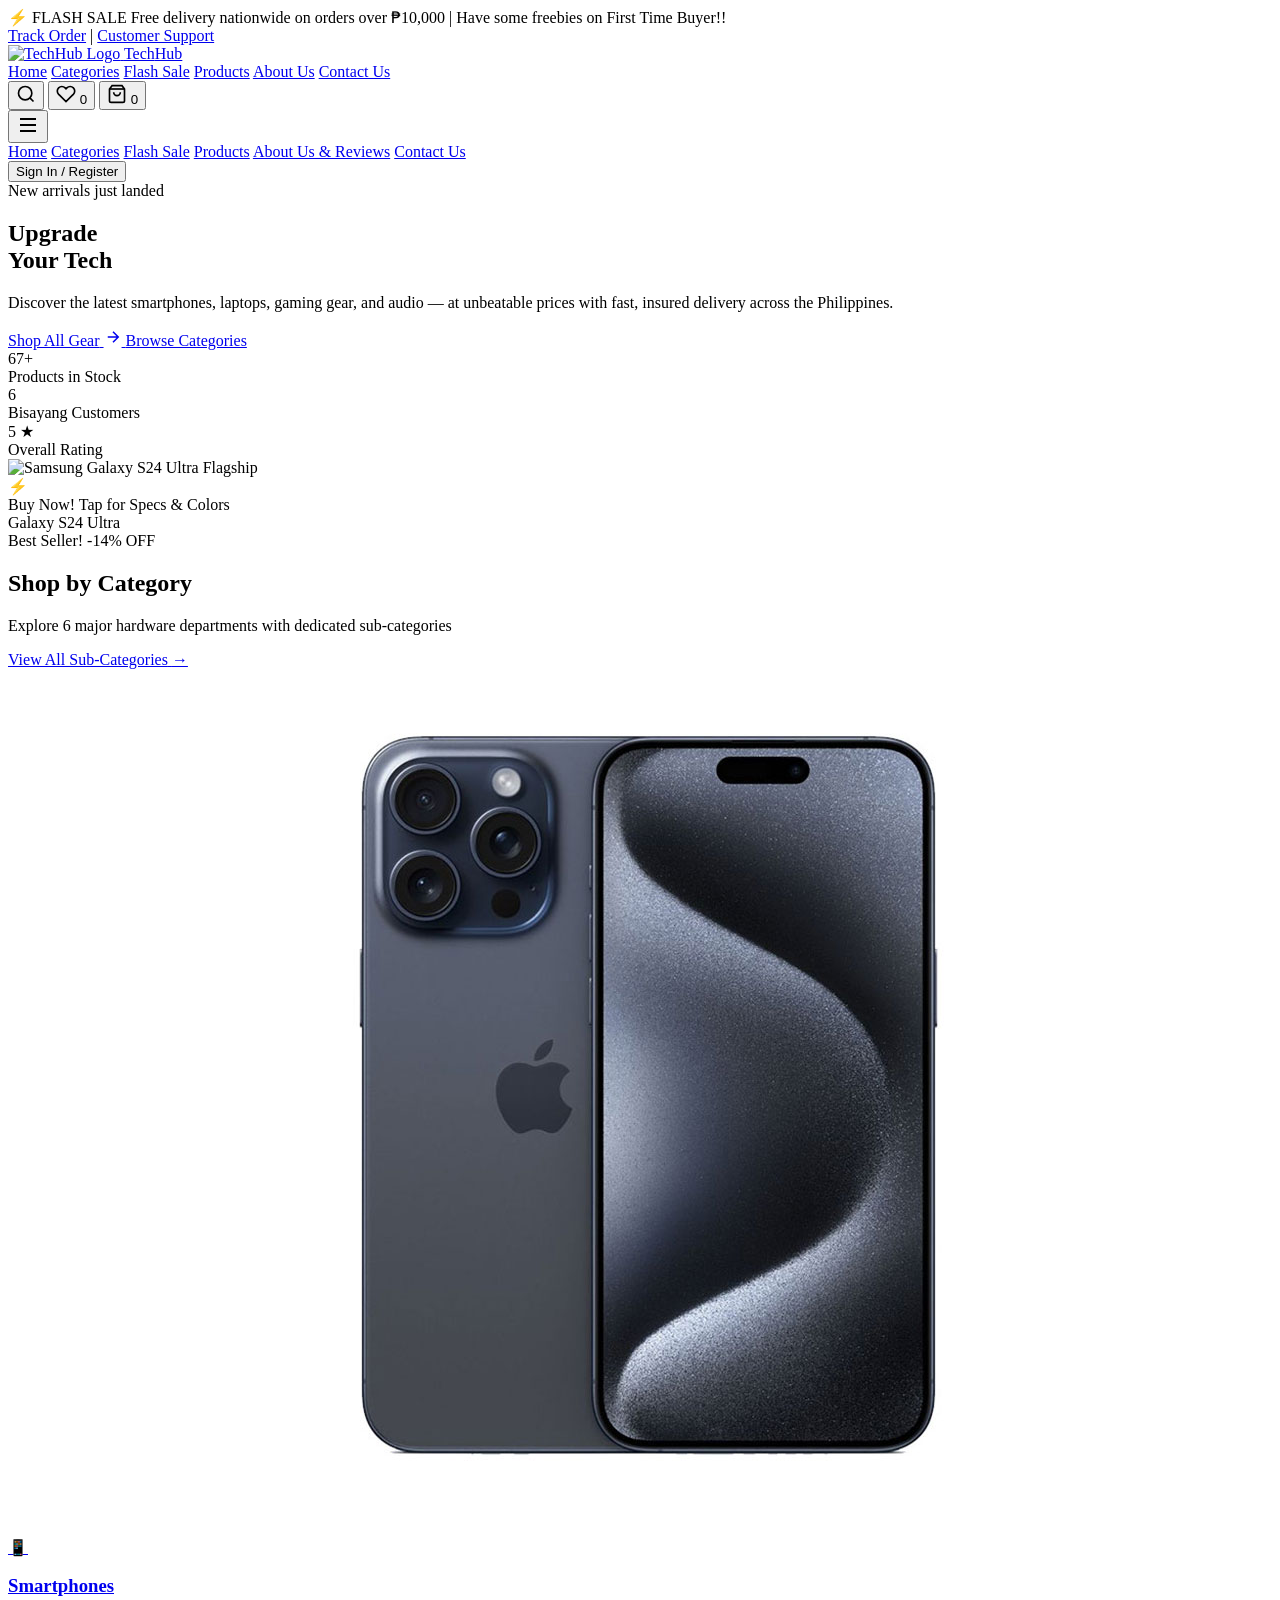
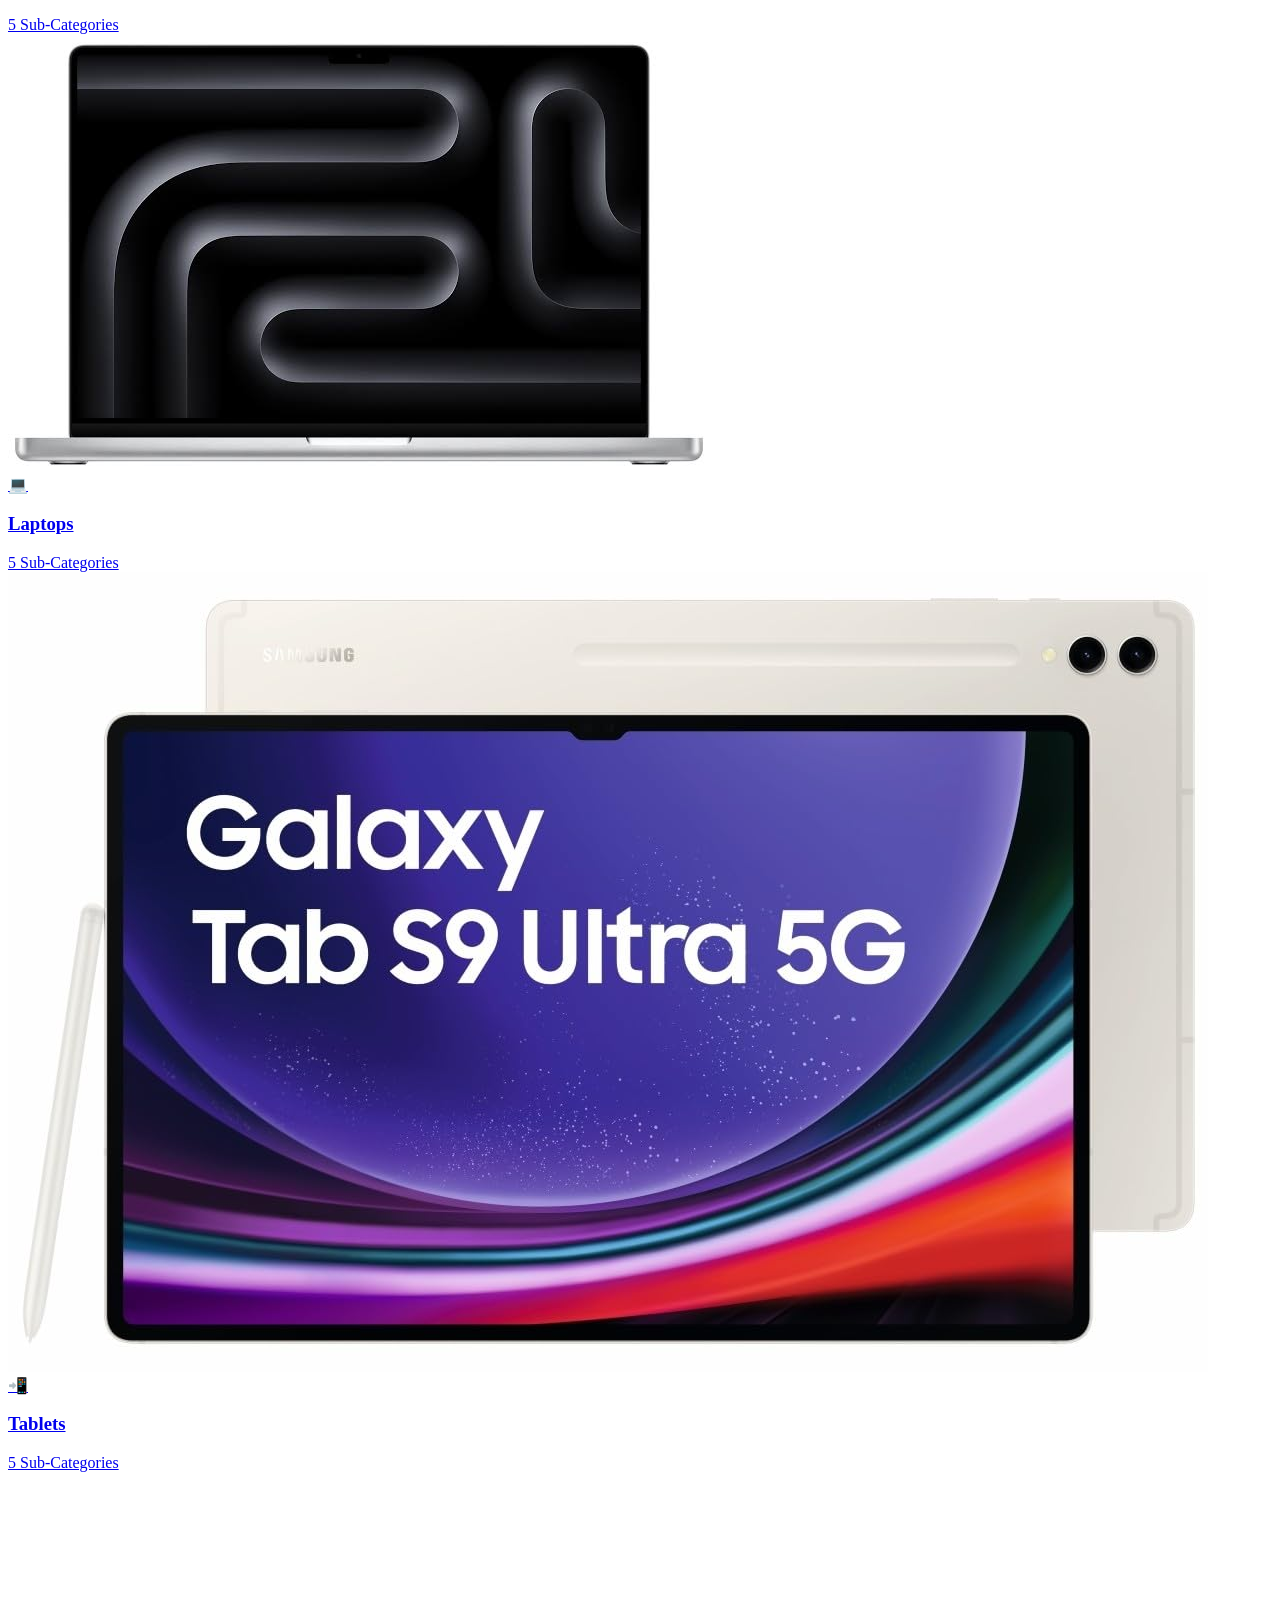
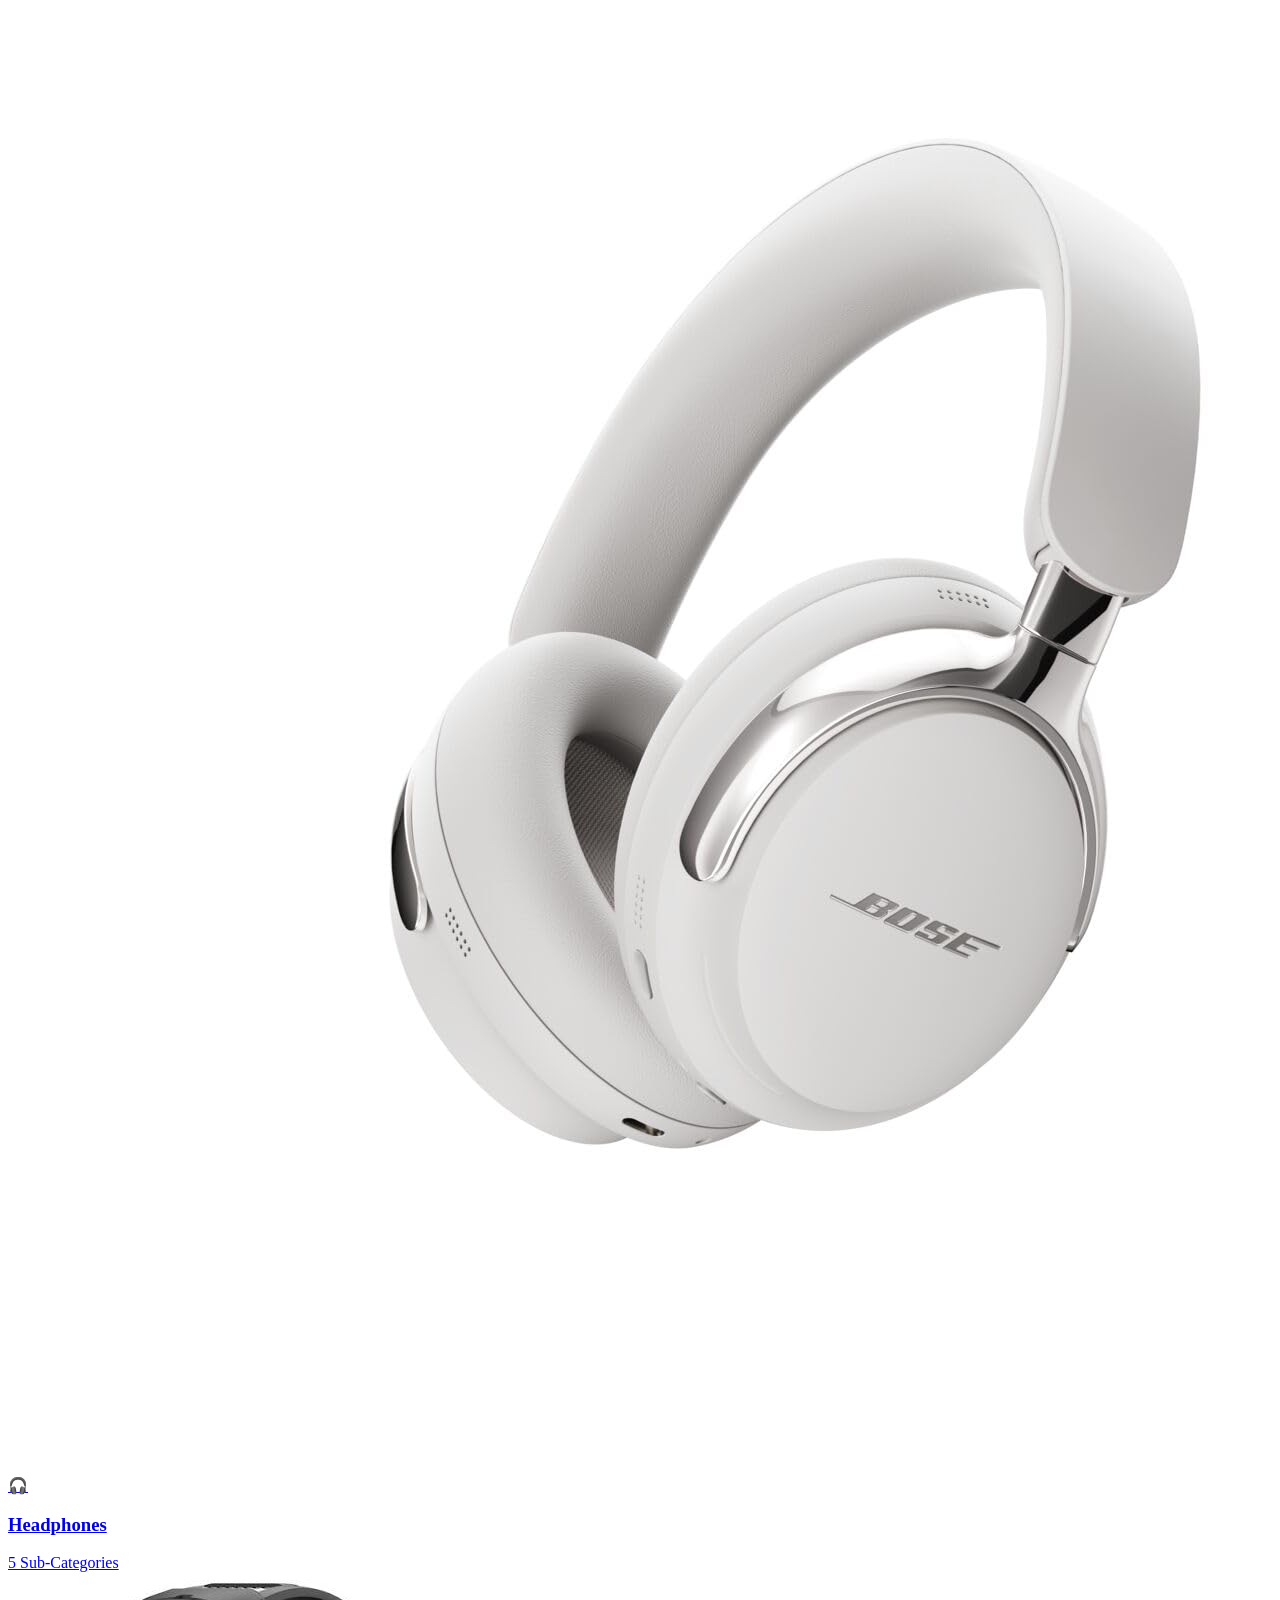
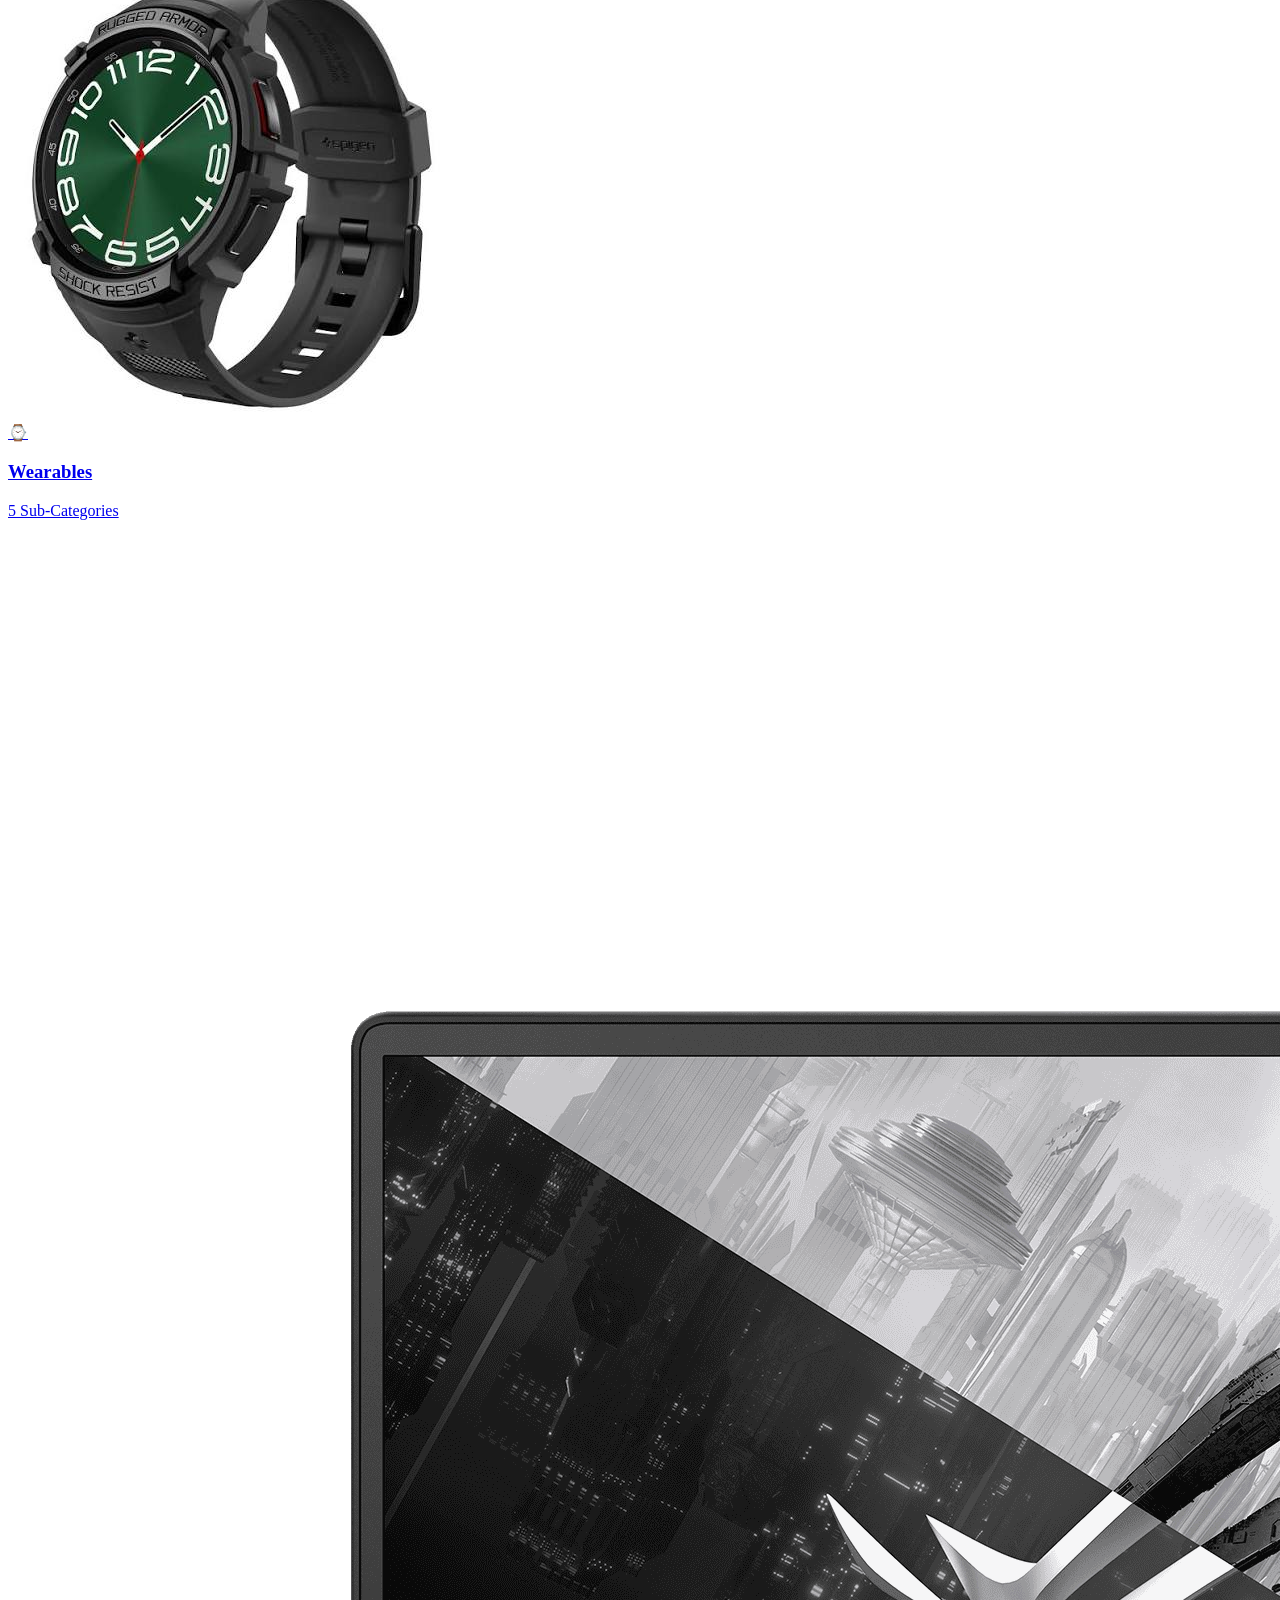
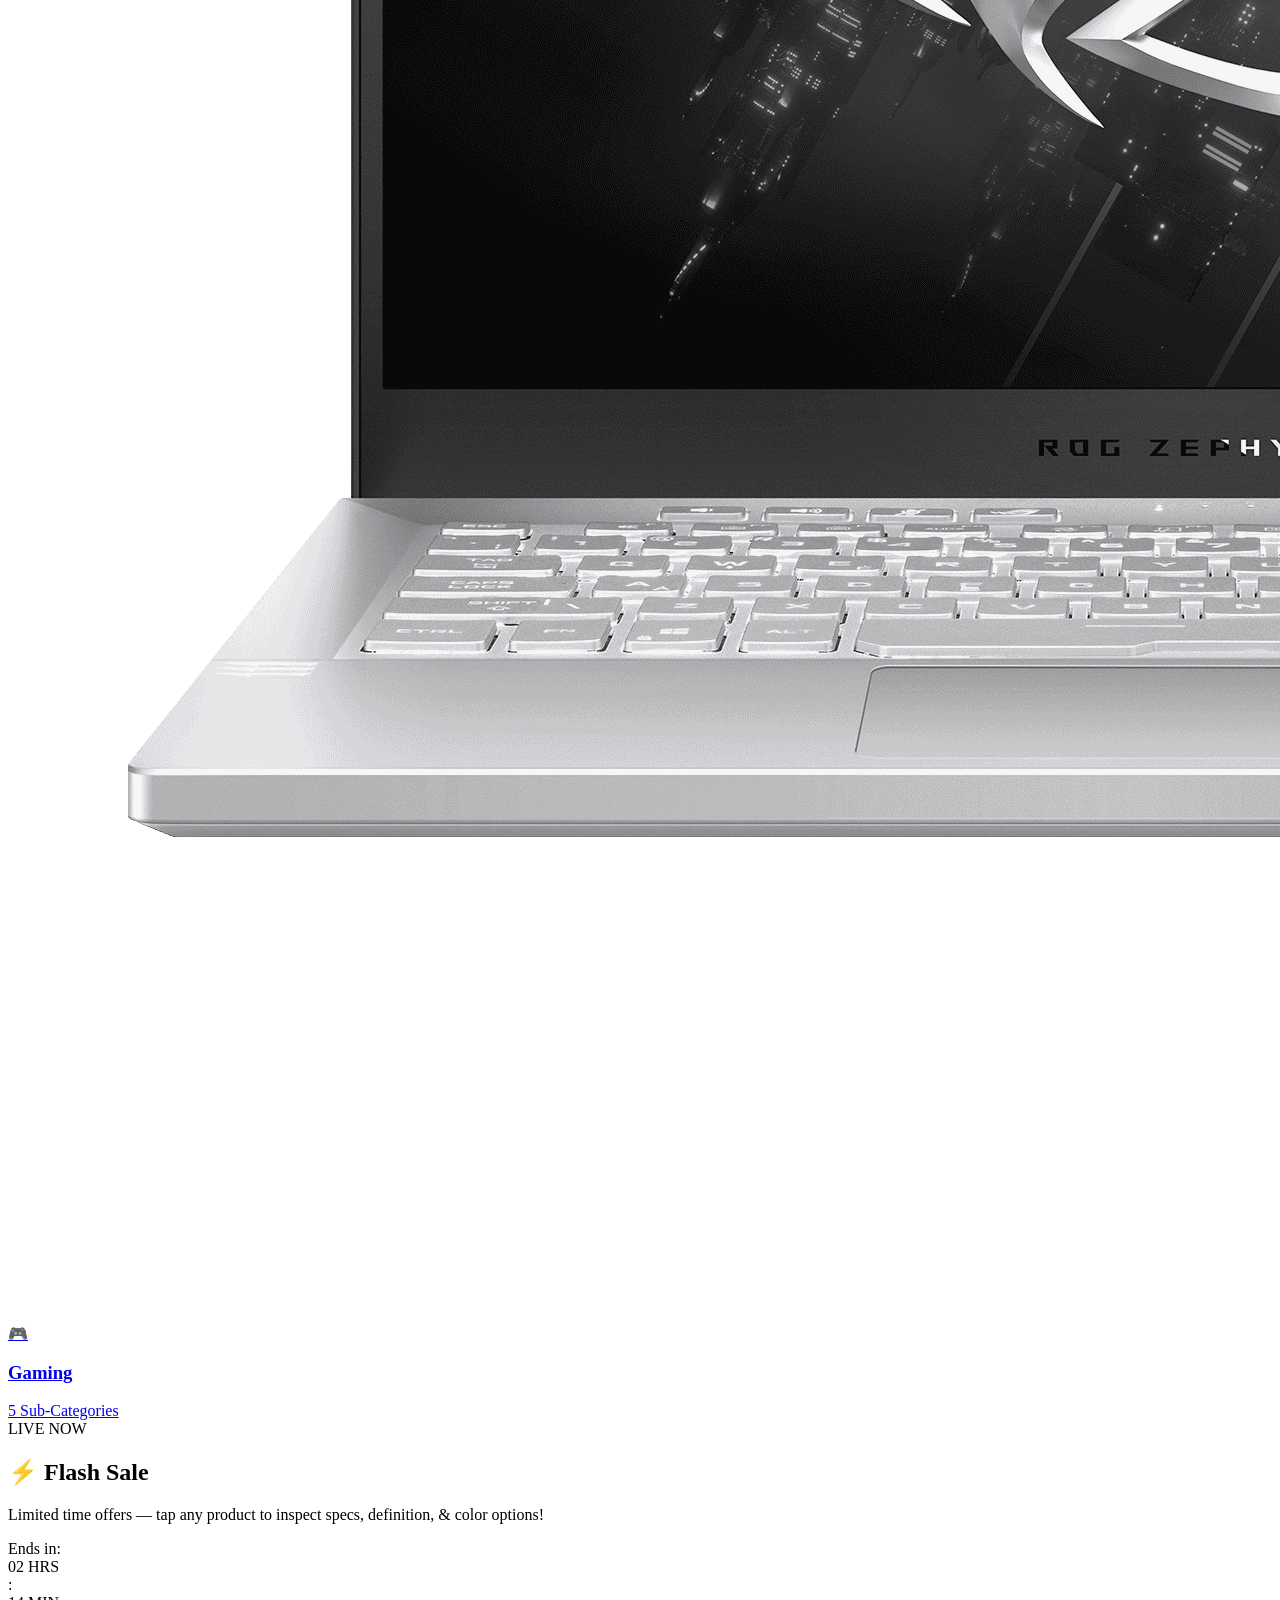
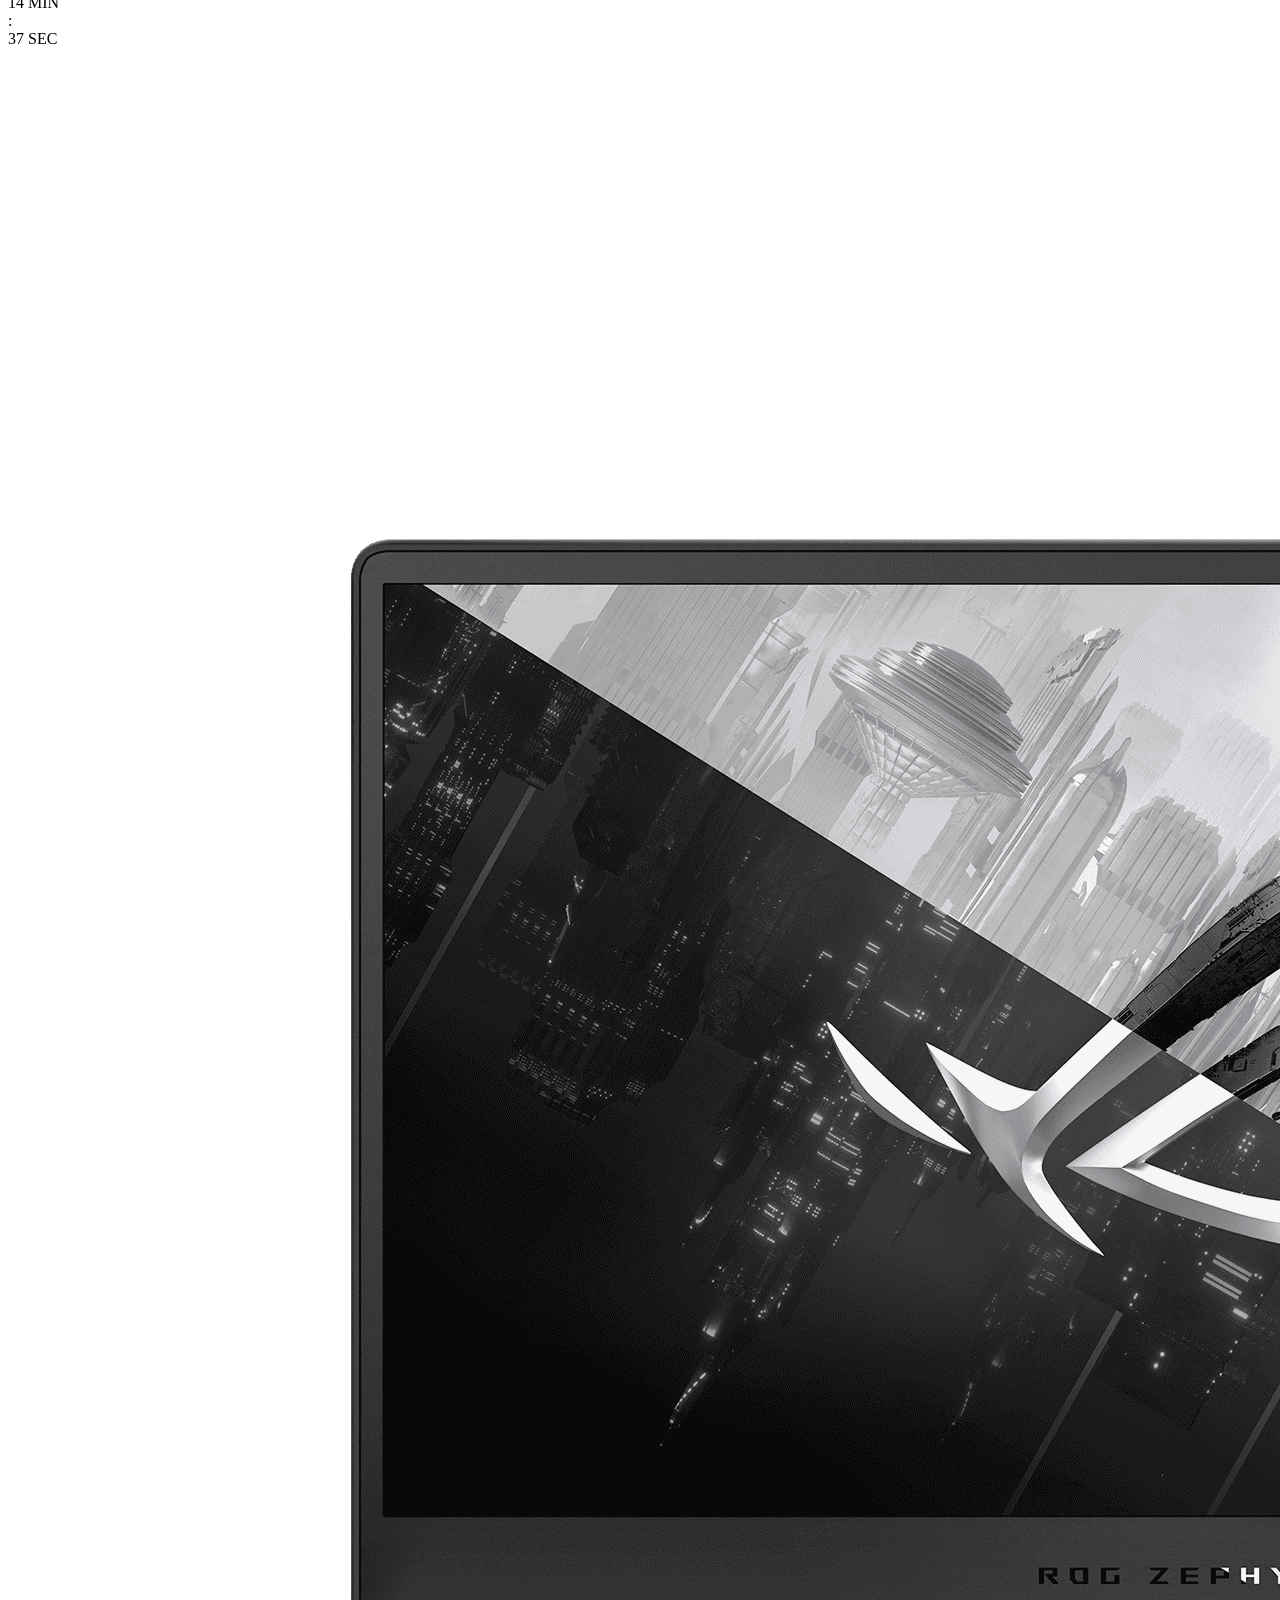
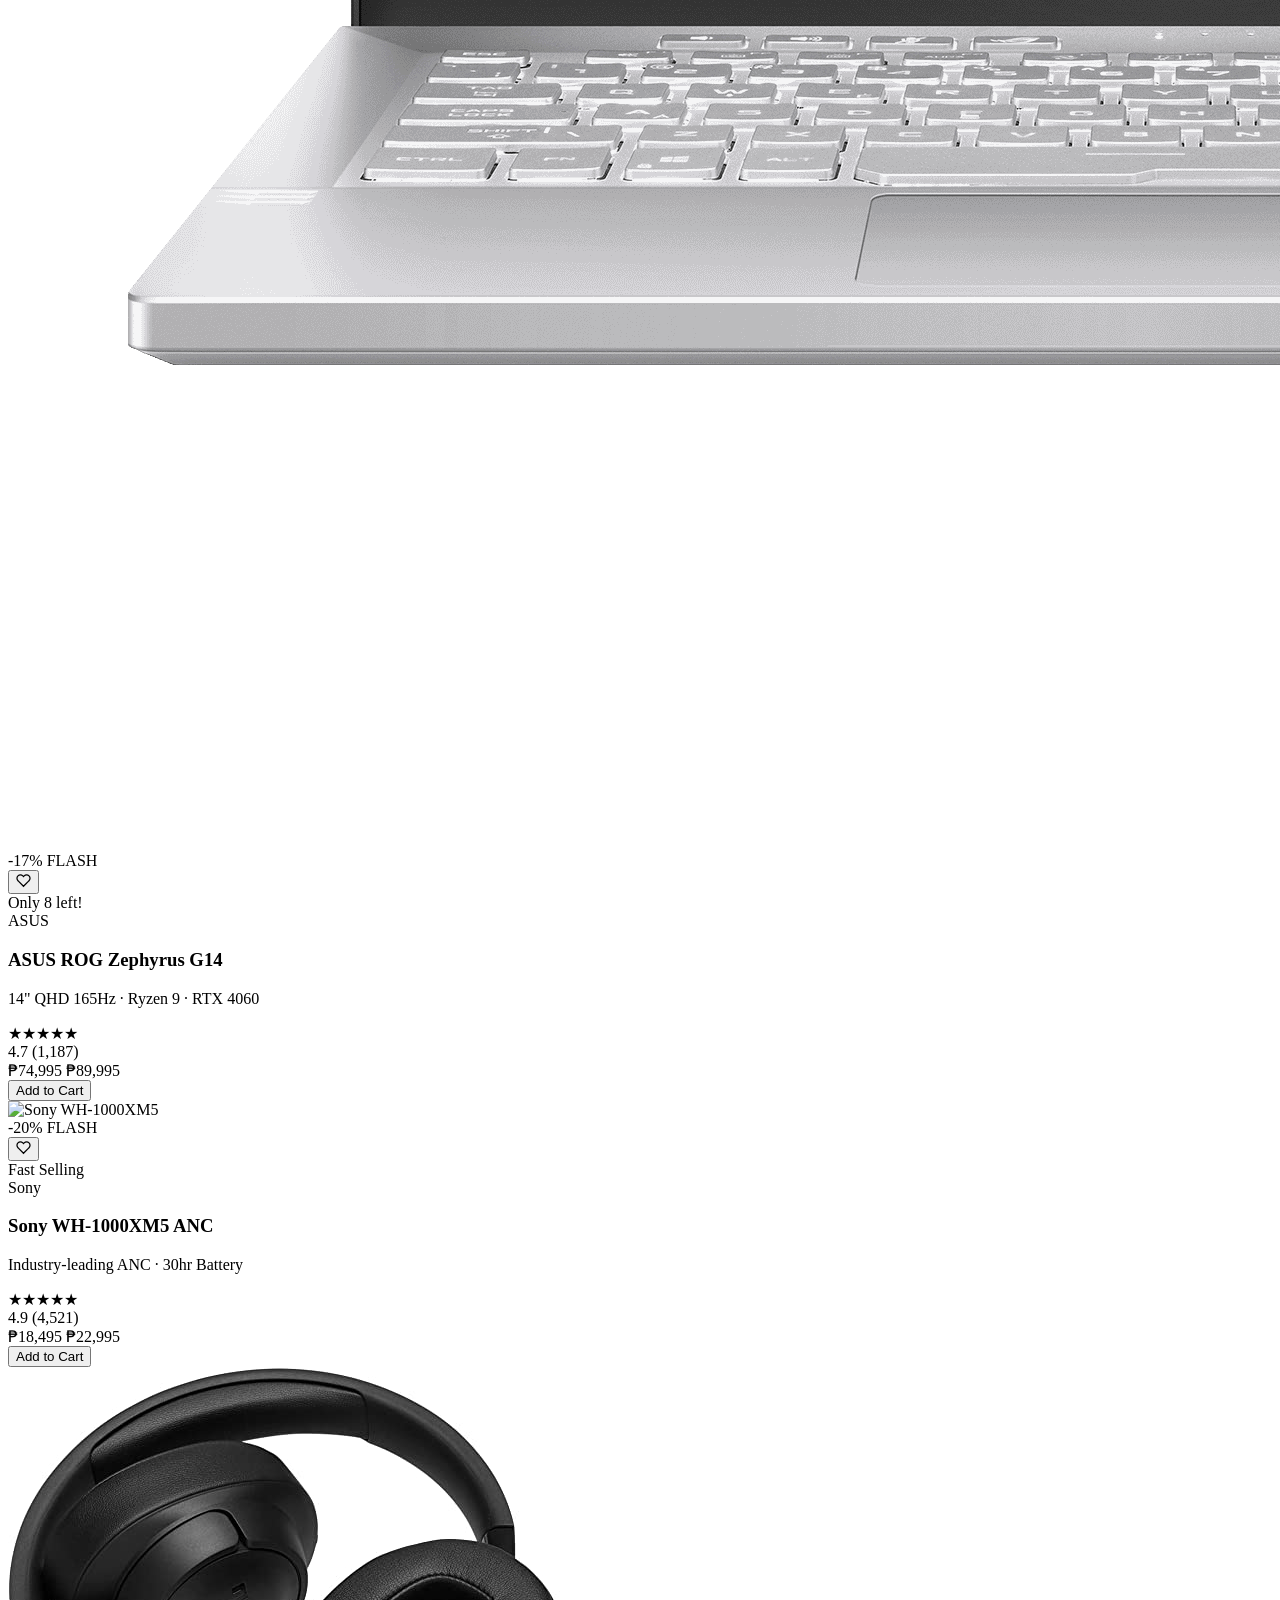
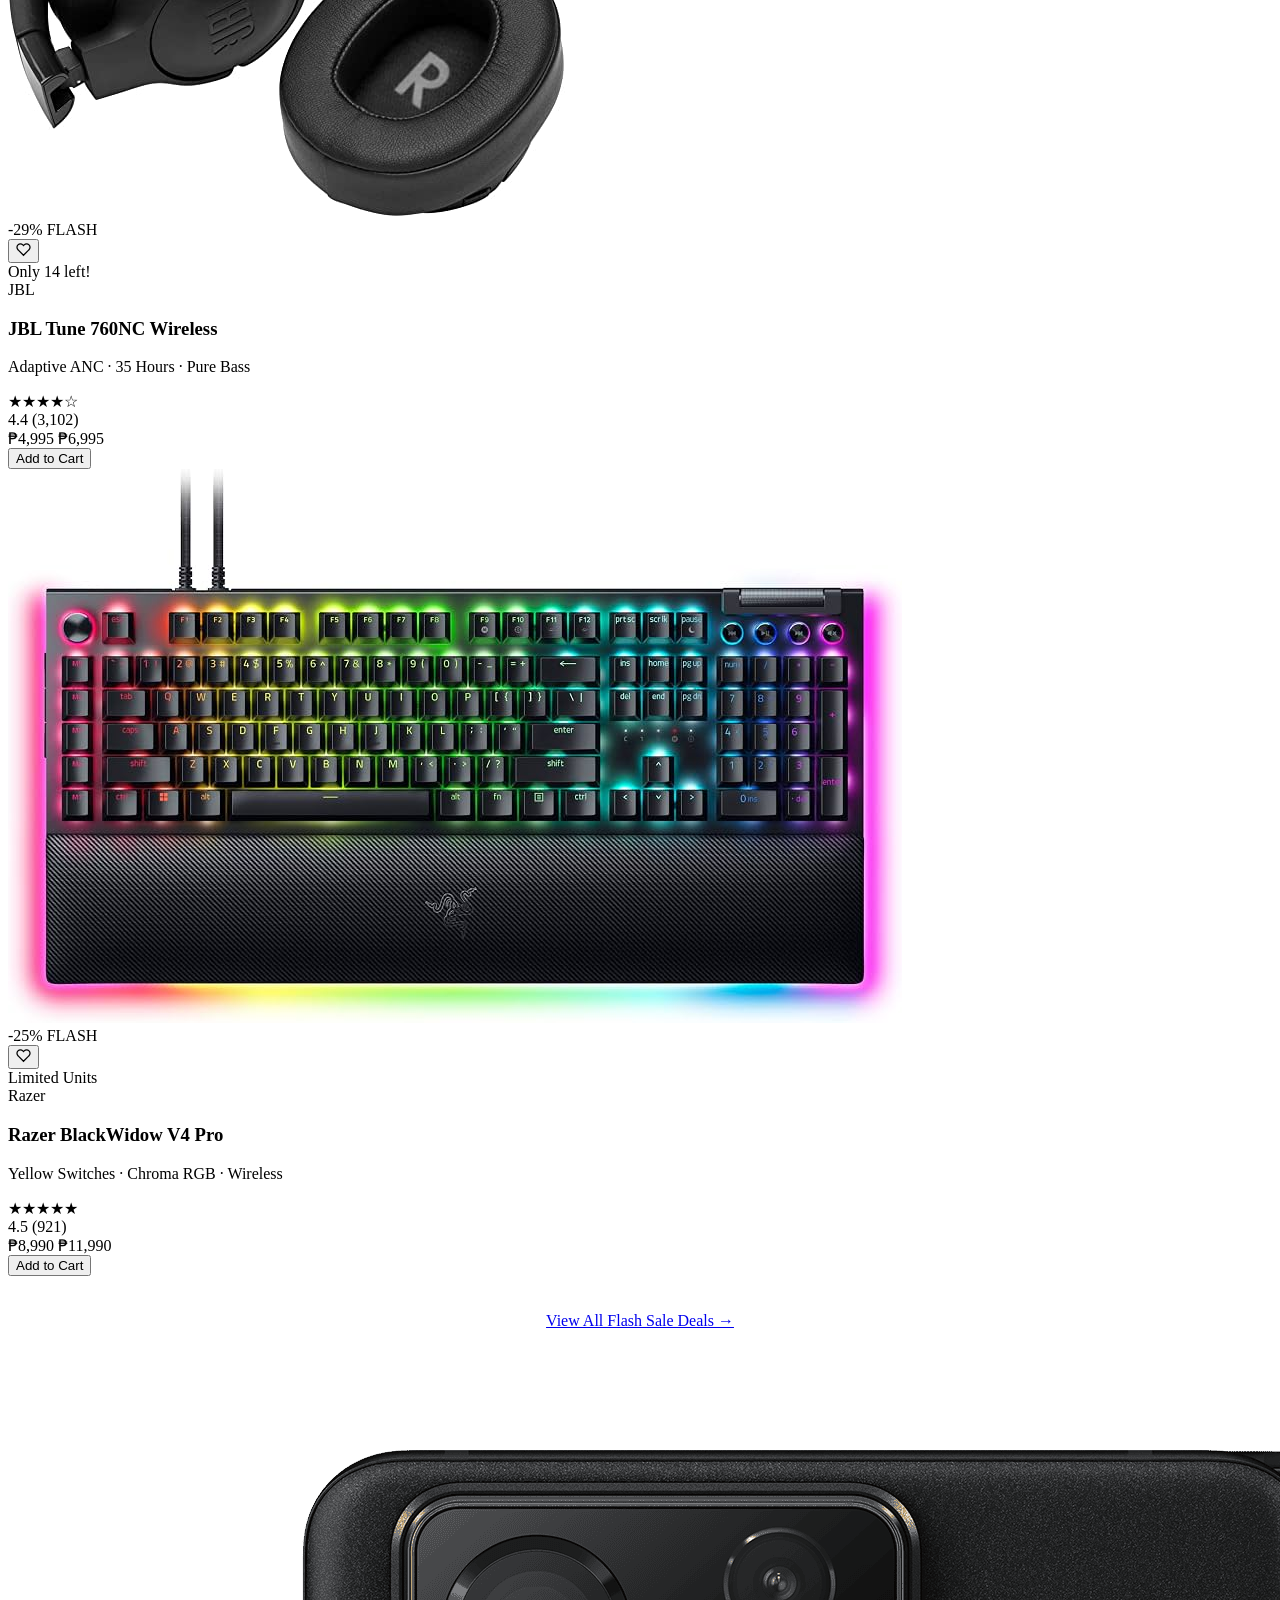
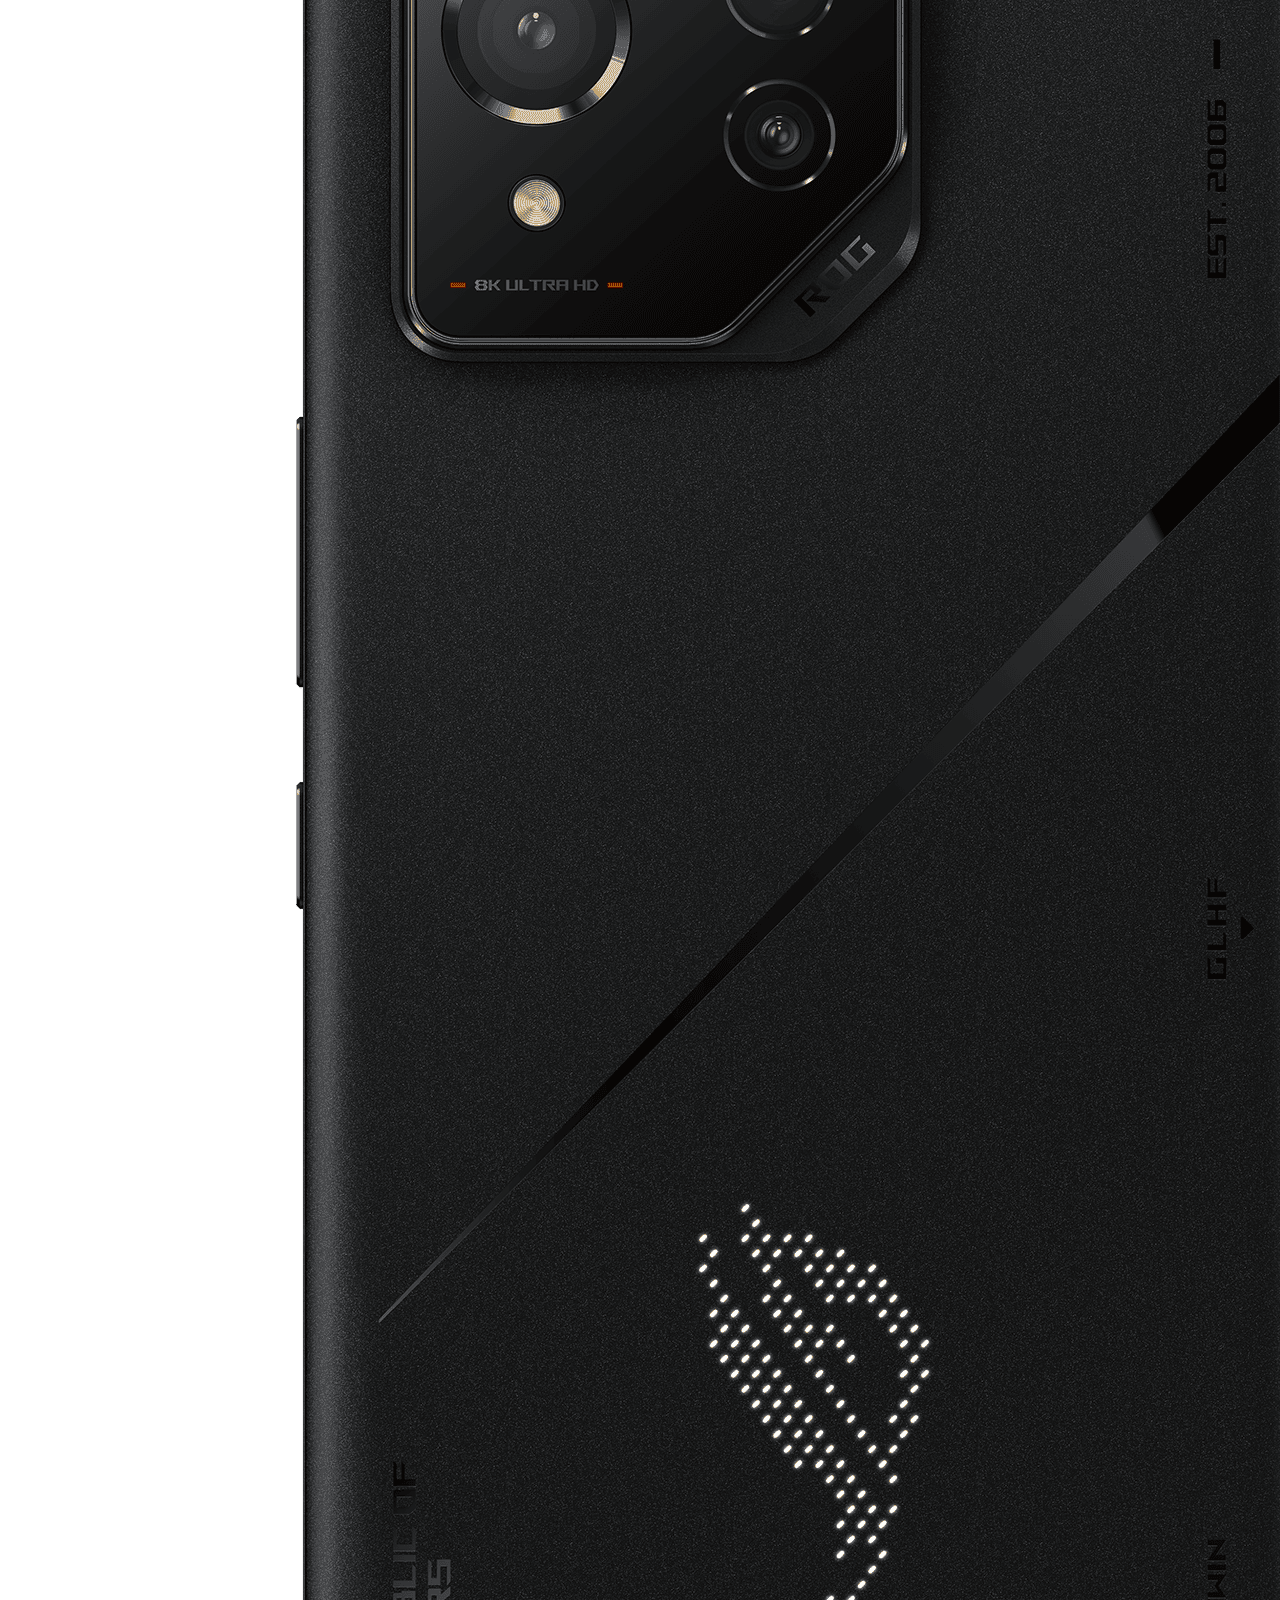
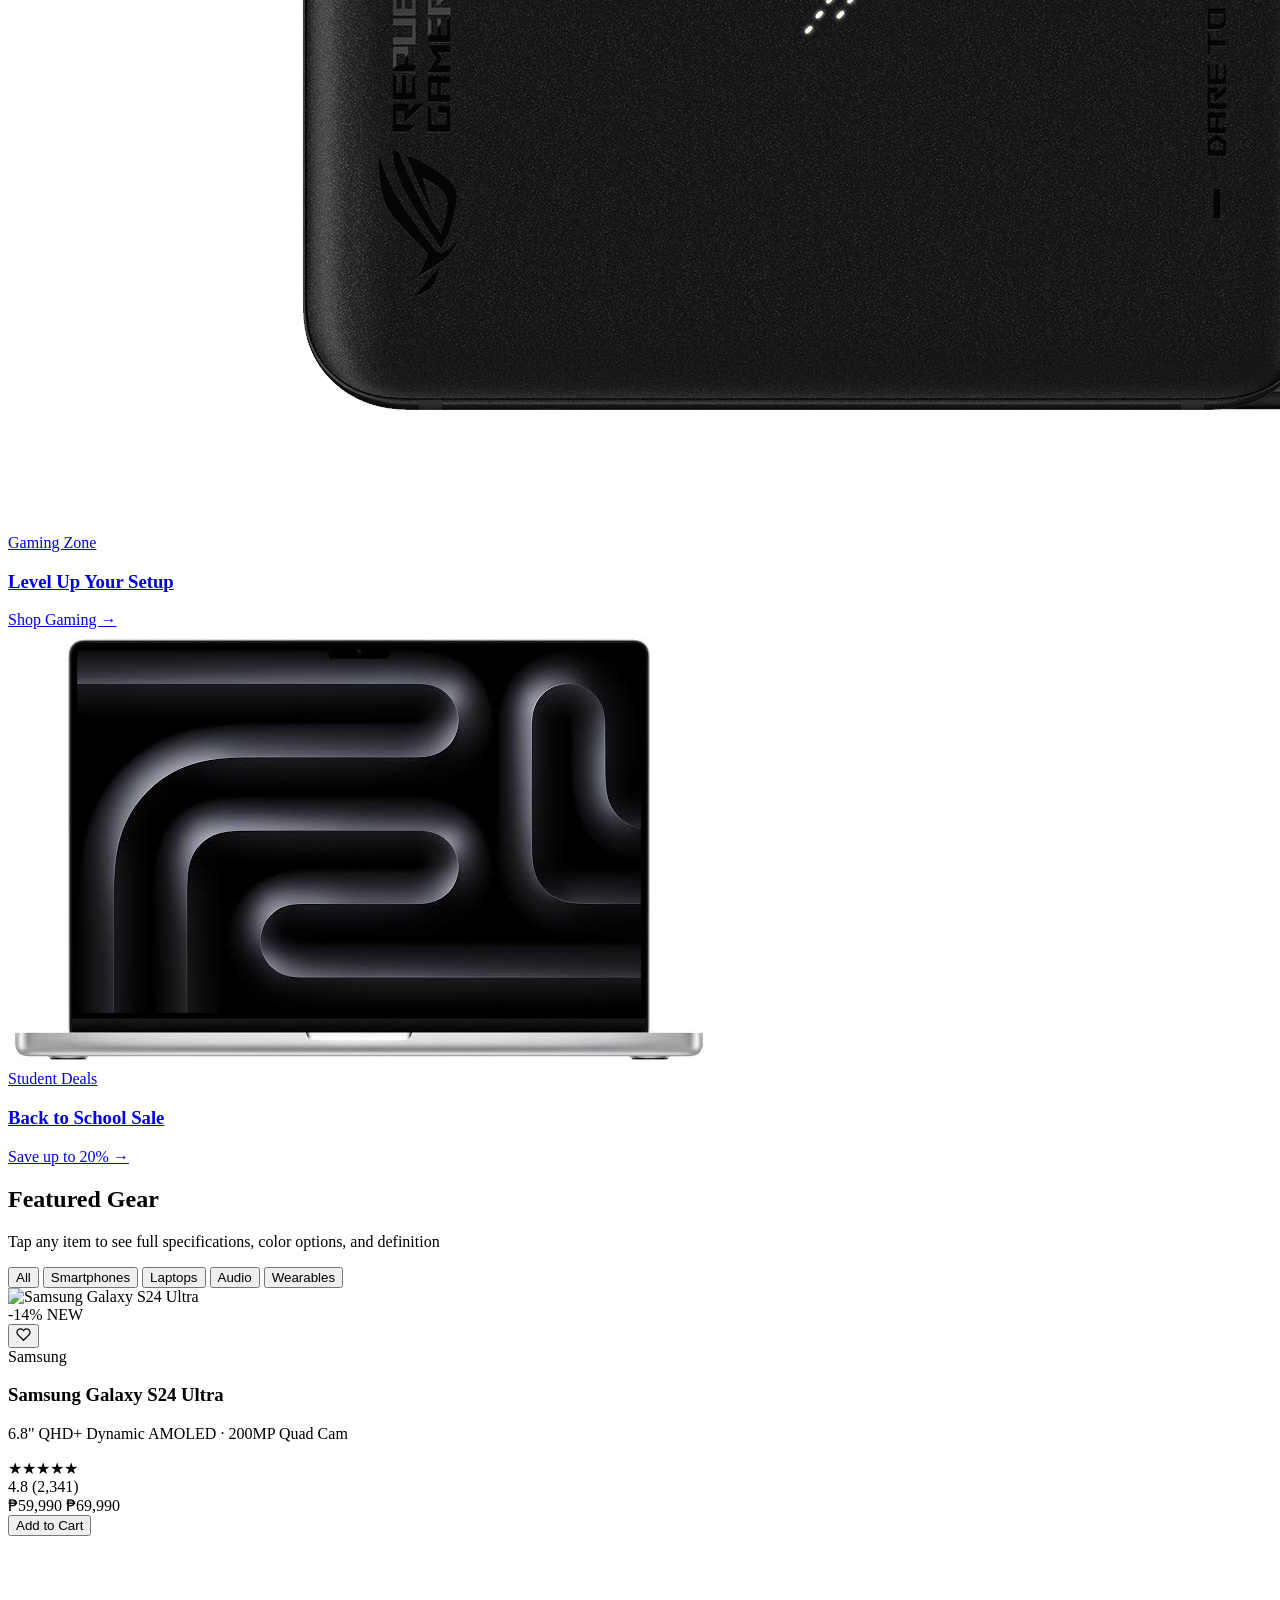
==== index.html @ 34d10276 "Add files via upload" ====
﻿<!DOCTYPE html>
<html lang="en">
<head>
  <meta charset="UTF-8" />
  <meta name="viewport" content="width=device-width, initial-scale=1.0" />
  <title>TechHub — Upgrade Your Tech | Modern Electronics Store</title>
  <meta name="description" content="Discover premium smartphones, laptops, gaming setups, and audio gear with fast nationwide delivery in the Philippines." />
  
  <!-- Modern Google Fonts -->
  <link rel="preconnect" href="https://fonts.googleapis.com">
  <link rel="preconnect" href="https://fonts.gstatic.com" crossorigin>
  <link href="https://fonts.googleapis.com/css2?family=Outfit:wght@400;500;600;700;800;900&family=Plus+Jakarta+Sans:wght@400;500;600;700&display=swap" rel="stylesheet">
  
  <link rel="stylesheet" href="style.css" />
  <link rel="icon" type="image/png" href="TechHub_Logo.png" />
  <meta name="theme-color" content="#0f172a" />

</head>
<body>

  <!-- Top Announcement Bar -->
  <div class="announcement-bar">
    <div class="container announcement-inner">
      <div class="announcement-text">
        <span class="announcement-pill">⚡ FLASH SALE</span>
        <span>Free delivery nationwide on orders over ₱10,000 | Have some freebies on First Time Buyer!!</span>
      </div>
      <div class="announcement-links">
        <a href="contact.html">Track Order</a>
        <span class="divider">|</span>
        <a href="contact.html">Customer Support</a>
      </div>
    </div>
  </div>

  <!-- Header / Navigation -->
    <header class="site-header" id="navbar">
    <div class="container header-inner">
      <a href="index.html" class="brand-link" aria-label="TechHub Home">
        <img src="TechHub_Logo.png" alt="TechHub Logo" class="brand-logo" id="main-logo" />
        <span class="brand-text"><span class="brand-white">Tech</span><span class="brand-accent">Hub</span></span>
      </a>
      <nav class="nav-menu" aria-label="Main Navigation">
        <a href="index.html" class="nav-link" data-page="index.html">Home</a>
        <a href="categories.html" class="nav-link" data-page="categories.html">Categories</a>
        <a href="flash-sale.html" class="nav-link" data-page="flash-sale.html">Flash Sale</a>
        <a href="products.html" class="nav-link" data-page="products.html">Products</a>
        <a href="about.html" class="nav-link" data-page="about.html">About Us</a>
        <a href="contact.html" class="nav-link" data-page="contact.html">Contact Us</a>
      </nav>
      <div class="header-actions">
        <button class="action-btn" id="search-btn" aria-label="Search products" title="Search">
          <svg width="20" height="20" fill="none" stroke="currentColor" stroke-width="2" viewBox="0 0 24 24"><circle cx="11" cy="11" r="8"></circle><path d="m21 21-4.35-4.35"></path></svg>
        </button>
        <button class="action-btn" id="wishlist-btn" aria-label="Wishlist" title="Saved Items">
          <svg width="20" height="20" fill="none" stroke="currentColor" stroke-width="2" viewBox="0 0 24 24"><path d="M20.84 4.61a5.5 5.5 0 00-7.78 0L12 5.67l-1.06-1.06a5.5 5.5 0 00-7.78 7.78l1.06 1.06L12 21.23l7.78-7.78 1.06-1.06a5.5 5.5 0 000-7.78z"></path></svg>
          <span class="badge" id="wishlist-count">0</span>
        </button>
        <button class="action-btn cart-btn" id="cart-btn" aria-label="Shopping cart" title="View Cart">
          <svg width="20" height="20" fill="none" stroke="currentColor" stroke-width="2" viewBox="0 0 24 24"><path d="M6 2L3 6v14a2 2 0 002 2h14a2 2 0 002-2V6l-3-4z"></path><line x1="3" y1="6" x2="21" y2="6"></line><path d="M16 10a4 4 0 01-8 0"></path></svg>
          <span class="badge badge-accent" id="cart-count">0</span>
        </button>
        <div id="user-auth-area"></div>
        <button class="action-btn mobile-menu-btn" id="mobile-toggle" aria-label="Toggle Mobile Menu">
          <svg width="24" height="24" fill="none" stroke="currentColor" stroke-width="2" viewBox="0 0 24 24"><path d="M4 6h16M4 12h16M4 18h16"></path></svg>
        </button>
      </div>
    </div>
    <div class="mobile-drawer" id="mobile-drawer">
      <nav class="mobile-nav">
        <a href="index.html" class="mobile-link">Home</a>
        <a href="categories.html" class="mobile-link">Categories</a>
        <a href="flash-sale.html" class="mobile-link">Flash Sale</a>
        <a href="products.html" class="mobile-link">Products</a>
        <a href="about.html" class="mobile-link">About Us & Reviews</a>
        <a href="contact.html" class="mobile-link">Contact Us</a>
        <div class="mobile-cta" id="mobile-user-auth-area">
          <button class="btn btn-primary btn-block" onclick="openAuthModal('login')">Sign In / Register</button>
        </div>
      </nav>
    </div>
  </header>

  <main>
    <!-- HERO SECTION -->
    <section class="hero-section" id="home">
      <div class="hero-glow-blob hero-glow-1"></div>
      <div class="hero-glow-blob hero-glow-2"></div>
      
      <div class="container hero-grid">
        <div class="hero-content">
          <div class="pill-badge">
            <span class="pulse-dot"></span>
            <span>New arrivals just landed</span>
          </div>

          <h1 class="hero-title">
            Upgrade<br />
            <span class="gradient-text">Your Tech</span>
          </h1>

          <p class="hero-subtitle">
            Discover the latest smartphones, laptops, gaming gear, and audio — at unbeatable prices with fast, insured delivery across the Philippines.
          </p>

          <div class="hero-actions">
            <a href="products.html" class="btn btn-primary btn-lg glow-blue">
              <span>Shop All Gear</span>
              <svg width="18" height="18" fill="none" stroke="currentColor" stroke-width="2" viewBox="0 0 24 24">
                <path d="M5 12h14M12 5l7 7-7 7"></path>
              </svg>
            </a>
            <a href="categories.html" class="btn btn-outline btn-lg">
              <span>Browse Categories</span>
            </a>
          </div>

          <div class="hero-stats">
            <div class="stat-item">
              <div class="stat-number">67+</div>
              <div class="stat-label">Products in Stock</div>
            </div>
            <div class="stat-divider"></div>
            <div class="stat-item">
              <div class="stat-number">6</div>
              <div class="stat-label">Bisayang Customers</div>
            </div>
            <div class="stat-divider"></div>
            <div class="stat-item">
              <div class="stat-number">5 ★</div>
              <div class="stat-label">Overall Rating</div>
            </div>
          </div>
        </div>

        <!-- Hero Visual (Tap opens Product Detail Modal) -->
        <div class="hero-visual">
          <div class="visual-card-wrapper" onclick="openProductModal('p1')">
            <div class="visual-card-glow"></div>
            <div class="visual-card">
              <img 
                src="samsung-galaxy-s24-ultra.jpg" 
                alt="Samsung Galaxy S24 Ultra Flagship" 
                class="hero-product-img"
              />
              
              <div class="floating-badge badge-bottom-left">
                <div class="badge-icon">⚡</div>
                <div class="badge-content">
                  <span class="badge-title">Buy Now!</span>
                  <span class="badge-desc">Tap for Specs & Colors</span>
                </div>
              </div>

              <div class="floating-badge badge-top-right">
                <span class="badge-tag">Galaxy S24 Ultra</span>
                <div class="badge-price-row">
                  <span class="badge-price">Best Seller!</span>
                  <span class="badge-discount">-14% OFF</span>
                </div>
              </div>
            </div>
          </div>
        </div>
      </div>
    </section>

    <!-- SHOP BY CATEGORY -->
    <section class="section categories-section">
      <div class="container">
        <div class="section-header">
          <div>
            <h2 class="section-title">Shop by Category</h2>
            <p class="section-subtitle">Explore 6 major hardware departments with dedicated sub-categories</p>
          </div>
          <a href="categories.html" class="link-arrow">
            <span>View All Sub-Categories</span>
            <span>&rarr;</span>
          </a>
        </div>

        <div class="category-grid">
          <a href="categories.html#cat-smartphones" class="category-card">
            <div class="category-img-wrap">
              <!-- CHANGE PICTURE HERE: Replace src with your category image URL or file path -->
              <img src="apple-iphone-15-pro-max.jpg" alt="Smartphones" loading="lazy" />
            </div>
            <div class="category-details">
              <span class="category-icon">📱</span>
              <h3 class="category-name">Smartphones</h3>
              <span class="category-count">5 Sub-Categories</span>
            </div>
          </a>

          <a href="categories.html#cat-laptops" class="category-card">
            <div class="category-img-wrap">
              <!-- CHANGE PICTURE HERE: Replace src with your category image URL or file path -->
              <img src="apple-macbook-pro-16-m3-max.jpg" alt="Laptops" loading="lazy" />
            </div>
            <div class="category-details">
              <span class="category-icon">💻</span>
              <h3 class="category-name">Laptops</h3>
              <span class="category-count">5 Sub-Categories</span>
            </div>
          </a>

          <a href="categories.html#cat-tablets" class="category-card">
            <div class="category-img-wrap">
              <!-- CHANGE PICTURE HERE: Replace src with your category image URL or file path -->
              <img src="galaxy-tab-s9-ultra-14-6.jpg" alt="Tablets" loading="lazy" />
            </div>
            <div class="category-details">
              <span class="category-icon">📲</span>
              <h3 class="category-name">Tablets</h3>
              <span class="category-count">5 Sub-Categories</span>
            </div>
          </a>

          <a href="categories.html#cat-audio" class="category-card">
            <div class="category-img-wrap">
              <!-- CHANGE PICTURE HERE: Replace src with your category image URL or file path -->
              <img src="bose-quietcomfort-ultra.jpg" alt="Headphones" loading="lazy" />
            </div>
            <div class="category-details">
              <span class="category-icon">🎧</span>
              <h3 class="category-name">Headphones</h3>
              <span class="category-count">5 Sub-Categories</span>
            </div>
          </a>

          <a href="categories.html#cat-wearables" class="category-card">
            <div class="category-img-wrap">
              <!-- CHANGE PICTURE HERE: Replace src with your category image URL or file path -->
              <img src="galaxy-watch-6-classic-47mm.jpg" alt="Smartwatches" loading="lazy" />
            </div>
            <div class="category-details">
              <span class="category-icon">⌚</span>
              <h3 class="category-name">Wearables</h3>
              <span class="category-count">5 Sub-Categories</span>
            </div>
          </a>

          <a href="categories.html#cat-gaming" class="category-card">
            <div class="category-img-wrap">
              <!-- CHANGE PICTURE HERE: Replace src with your category image URL or file path -->
              <img src="asus-rog-zephyrus-g14.png" alt="Gaming" loading="lazy" />
            </div>
            <div class="category-details">
              <span class="category-icon">🎮</span>
              <h3 class="category-name">Gaming</h3>
              <span class="category-count">5 Sub-Categories</span>
            </div>
          </a>
        </div>
      </div>
    </section>

    <!-- FLASH SALE SECTION -->
    <section class="section flash-sale-section" id="flash-sale">
      <div class="container">
        <div class="flash-header">
          <div class="flash-title-wrap">
            <div class="flash-tag-live">
              <span class="pulse-dot-red"></span>
              <span>LIVE NOW</span>
            </div>
            <h2 class="section-title">⚡ Flash Sale</h2>
            <p class="section-subtitle">Limited time offers — tap any product to inspect specs, definition, & color options!</p>
          </div>

          <div class="countdown-wrapper">
            <span class="countdown-label">Ends in:</span>
            <div class="countdown-timer">
              <div class="time-box">
                <span class="time-val" id="timer-hrs">02</span>
                <span class="time-unit">HRS</span>
              </div>
              <span class="time-separator">:</span>
              <div class="time-box">
                <span class="time-val" id="timer-min">14</span>
                <span class="time-unit">MIN</span>
              </div>
              <span class="time-separator">:</span>
              <div class="time-box">
                <span class="time-val" id="timer-sec">37</span>
                <span class="time-unit">SEC</span>
              </div>
            </div>
            </div>
          </div>
        </div>

        <div class="product-grid">
          <!-- Item p16 -->
          <div class="product-card" data-id="p16">
            <div class="card-thumb">
              <!-- CHANGE PICTURE HERE: Replace src with your image URL or file path -->
                <img src="asus-rog-zephyrus-g14.png" alt="ASUS ROG Zephyrus G14" loading="lazy" />
              <div class="card-badges">
                <span class="badge-chip badge-flash">-17%</span>
                <span class="badge-chip badge-orange">FLASH</span>
              </div>
              <button class="wishlist-toggle" aria-label="Add to wishlist" onclick="toggleHeart(this, 'p16')">
                <svg width="15" height="15" viewBox="0 0 24 24" fill="none" stroke="currentColor" stroke-width="2">
                  <path d="M20.84 4.61a5.5 5.5 0 00-7.78 0L12 5.67l-1.06-1.06a5.5 5.5 0 00-7.78 7.78l1.06 1.06L12 21.23l7.78-7.78 1.06-1.06a5.5 5.5 0 000-7.78z"></path>
                </svg>
              </button>
              <div class="stock-warning">Only 8 left!</div>
            </div>
            <div class="card-body">
              <span class="product-brand">ASUS</span>
              <h3 class="product-title">ASUS ROG Zephyrus G14</h3>
              <p class="product-spec">14" QHD 165Hz · Ryzen 9 · RTX 4060</p>
              <div class="rating-row">
                <div class="stars">★★★★★</div>
                <span class="rating-text">4.7 (1,187)</span>
              </div>
              <div class="price-row">
                <span class="current-price">₱74,995</span>
                <span class="old-price">₱89,995</span>
              </div>
              <button class="btn btn-primary btn-block add-cart-btn" onclick="addToCart('p16', 1)">
                Add to Cart
              </button>
            </div>
          </div>

          <!-- Item p31 -->
          <div class="product-card" data-id="p31">
            <div class="card-thumb">
              <!-- CHANGE PICTURE HERE: Replace src with your image URL or file path -->
                <img src="sony-wh-1000xm5-anc.png" alt="Sony WH-1000XM5" loading="lazy" />
              <div class="card-badges">
                <span class="badge-chip badge-flash">-20%</span>
                <span class="badge-chip badge-orange">FLASH</span>
              </div>
              <button class="wishlist-toggle" aria-label="Add to wishlist" onclick="toggleHeart(this, 'p31')">
                <svg width="15" height="15" viewBox="0 0 24 24" fill="none" stroke="currentColor" stroke-width="2">
                  <path d="M20.84 4.61a5.5 5.5 0 00-7.78 0L12 5.67l-1.06-1.06a5.5 5.5 0 00-7.78 7.78l1.06 1.06L12 21.23l7.78-7.78 1.06-1.06a5.5 5.5 0 000-7.78z"></path>
                </svg>
              </button>
              <div class="stock-warning">Fast Selling</div>
            </div>
            <div class="card-body">
              <span class="product-brand">Sony</span>
              <h3 class="product-title">Sony WH-1000XM5 ANC</h3>
              <p class="product-spec">Industry-leading ANC · 30hr Battery</p>
              <div class="rating-row">
                <div class="stars">★★★★★</div>
                <span class="rating-text">4.9 (4,521)</span>
              </div>
              <div class="price-row">
                <span class="current-price">₱18,495</span>
                <span class="old-price">₱22,995</span>
              </div>
              <button class="btn btn-primary btn-block add-cart-btn" onclick="addToCart('p31', 1)">
                Add to Cart
              </button>
            </div>
          </div>

          <!-- Item p32 -->
          <div class="product-card" data-id="p32">
            <div class="card-thumb">
              <!-- CHANGE PICTURE HERE: Replace src with your image URL or file path -->
                <img src="jbl-tune-760nc-wireless.jpg" alt="JBL Tune 760NC" loading="lazy" />
              <div class="card-badges">
                <span class="badge-chip badge-flash">-29%</span>
                <span class="badge-chip badge-orange">FLASH</span>
              </div>
              <button class="wishlist-toggle" aria-label="Add to wishlist" onclick="toggleHeart(this, 'p32')">
                <svg width="15" height="15" viewBox="0 0 24 24" fill="none" stroke="currentColor" stroke-width="2">
                  <path d="M20.84 4.61a5.5 5.5 0 00-7.78 0L12 5.67l-1.06-1.06a5.5 5.5 0 00-7.78 7.78l1.06 1.06L12 21.23l7.78-7.78 1.06-1.06a5.5 5.5 0 000-7.78z"></path>
                </svg>
              </button>
              <div class="stock-warning">Only 14 left!</div>
            </div>
            <div class="card-body">
              <span class="product-brand">JBL</span>
              <h3 class="product-title">JBL Tune 760NC Wireless</h3>
              <p class="product-spec">Adaptive ANC · 35 Hours · Pure Bass</p>
              <div class="rating-row">
                <div class="stars">★★★★☆</div>
                <span class="rating-text">4.4 (3,102)</span>
              </div>
              <div class="price-row">
                <span class="current-price">₱4,995</span>
                <span class="old-price">₱6,995</span>
              </div>
              <button class="btn btn-primary btn-block add-cart-btn" onclick="addToCart('p32', 1)">
                Add to Cart
              </button>
            </div>
          </div>

          <!-- Item p76 -->
          <div class="product-card" data-id="p76">
            <div class="card-thumb">
              <!-- CHANGE PICTURE HERE: Replace src with your image URL or file path -->
                <img src="razer-blackwidow-v4-pro.jpg" alt="Razer BlackWidow V4 Pro" loading="lazy" />
              <div class="card-badges">
                <span class="badge-chip badge-flash">-25%</span>
                <span class="badge-chip badge-orange">FLASH</span>
              </div>
              <button class="wishlist-toggle" aria-label="Add to wishlist" onclick="toggleHeart(this, 'p76')">
                <svg width="15" height="15" viewBox="0 0 24 24" fill="none" stroke="currentColor" stroke-width="2">
                  <path d="M20.84 4.61a5.5 5.5 0 00-7.78 0L12 5.67l-1.06-1.06a5.5 5.5 0 00-7.78 7.78l1.06 1.06L12 21.23l7.78-7.78 1.06-1.06a5.5 5.5 0 000-7.78z"></path>
                </svg>
              </button>
              <div class="stock-warning">Limited Units</div>
            </div>
            <div class="card-body">
              <span class="product-brand">Razer</span>
              <h3 class="product-title">Razer BlackWidow V4 Pro</h3>
              <p class="product-spec">Yellow Switches · Chroma RGB · Wireless</p>
              <div class="rating-row">
                <div class="stars">★★★★★</div>
                <span class="rating-text">4.5 (921)</span>
              </div>
              <div class="price-row">
                <span class="current-price">₱8,990</span>
                <span class="old-price">₱11,990</span>
              </div>
              <button class="btn btn-primary btn-block add-cart-btn" onclick="addToCart('p76', 1)">
                Add to Cart
              </button>
            </div>
          </div>
        </div>

        <div style="text-align: center; margin-top: 36px;">
          <a href="flash-sale.html" class="btn btn-outline btn-lg">View All Flash Sale Deals &rarr;</a>
        </div>
      </div>
    </section>

    <!-- DUAL PROMOTIONAL BANNERS -->
    <section class="section promo-banners-section">
      <div class="container banner-dual-grid">
        <a href="products.html?cat=gaming" class="promo-banner banner-gaming">
          <img src="asus-rog-phone-8-pro.png" alt="Gaming Setup" class="banner-bg-img" />
          <div class="banner-overlay"></div>
          <div class="banner-content">
            <span class="banner-pill pill-blue">Gaming Zone</span>
            <h3 class="banner-title">Level Up Your Setup</h3>
            <span class="banner-link">Shop Gaming &rarr;</span>
          </div>
        </a>

        <a href="products.html?cat=laptops" class="promo-banner banner-student">
          <img src="apple-macbook-pro-16-m3-max.jpg" alt="Laptops for School" class="banner-bg-img" />
          <div class="banner-overlay"></div>
          <div class="banner-content">
            <span class="banner-pill pill-green">Student Deals</span>
            <h3 class="banner-title">Back to School Sale</h3>
            <span class="banner-link">Save up to 20% &rarr;</span>
          </div>
        </a>
      </div>
    </section>

    <!-- FEATURED PRODUCTS -->
    <section class="section featured-section" id="products">
      <div class="container">
        <div class="section-header">
          <div>
            <h2 class="section-title">Featured Gear</h2>
            <p class="section-subtitle">Tap any item to see full specifications, color options, and definition</p>
          </div>
          
          <div class="filter-tabs">
            <button class="tab-btn active" data-filter="all">All</button>
            <button class="tab-btn" data-filter="smartphones">Smartphones</button>
            <button class="tab-btn" data-filter="laptops">Laptops</button>
            <button class="tab-btn" data-filter="audio">Audio</button>
            <button class="tab-btn" data-filter="wearables">Wearables</button>
          </div>
        </div>

        <div class="product-grid" id="featured-grid">
          <!-- Item p1 -->
          <div class="product-card" data-category="smartphones" data-id="p1">
            <div class="card-thumb">
              <!-- CHANGE PICTURE HERE: Replace src with your image URL or file path -->
                <img src="samsung-galaxy-s24-ultra.jpg" alt="Samsung Galaxy S24 Ultra" loading="lazy" />
              <div class="card-badges">
                <span class="badge-chip badge-flash">-14%</span>
                <span class="badge-chip badge-cyan">NEW</span>
              </div>
              <button class="wishlist-toggle" aria-label="Add to wishlist" onclick="toggleHeart(this, 'p1')">
                <svg width="15" height="15" viewBox="0 0 24 24" fill="none" stroke="currentColor" stroke-width="2">
                  <path d="M20.84 4.61a5.5 5.5 0 00-7.78 0L12 5.67l-1.06-1.06a5.5 5.5 0 00-7.78 7.78l1.06 1.06L12 21.23l7.78-7.78 1.06-1.06a5.5 5.5 0 000-7.78z"></path>
                </svg>
              </button>
            </div>
            <div class="card-body">
              <span class="product-brand">Samsung</span>
              <h3 class="product-title">Samsung Galaxy S24 Ultra</h3>
              <p class="product-spec">6.8" QHD+ Dynamic AMOLED · 200MP Quad Cam</p>
              <div class="rating-row">
                <div class="stars">★★★★★</div>
                <span class="rating-text">4.8 (2,341)</span>
              </div>
              <div class="price-row">
                <span class="current-price">₱59,990</span>
                <span class="old-price">₱69,990</span>
              </div>
              <button class="btn btn-primary btn-block add-cart-btn" onclick="addToCart('p1', 1)">
                Add to Cart
              </button>
            </div>
          </div>

          <!-- Item p46 -->
          <div class="product-card" data-category="wearables" data-id="p46">
            <div class="card-thumb">
              <!-- CHANGE PICTURE HERE: Replace src with your image URL or file path -->
                <img src="apple-ipad-pro-12-9-m2.jpg" alt="Apple iPad Pro 12.9" loading="lazy" />
              <div class="card-badges">
                <span class="badge-chip badge-cyan">NEW</span>
              </div>
              <button class="wishlist-toggle" aria-label="Add to wishlist" onclick="toggleHeart(this, 'p46')">
                <svg width="15" height="15" viewBox="0 0 24 24" fill="none" stroke="currentColor" stroke-width="2">
                  <path d="M20.84 4.61a5.5 5.5 0 00-7.78 0L12 5.67l-1.06-1.06a5.5 5.5 0 00-7.78 7.78l1.06 1.06L12 21.23l7.78-7.78 1.06-1.06a5.5 5.5 0 000-7.78z"></path>
                </svg>
              </button>
            </div>
            <div class="card-body">
              <span class="product-brand">Apple</span>
              <h3 class="product-title">Apple iPad Pro 12.9" M2</h3>
              <p class="product-spec">Liquid Retina XDR · Apple M2 Chip · 256GB</p>
              <div class="rating-row">
                <div class="stars">★★★★★</div>
                <span class="rating-text">4.8 (987)</span>
              </div>
              <div class="price-row">
                <span class="current-price">₱62,990</span>
                <span class="old-price">₱68,990</span>
              </div>
              <button class="btn btn-primary btn-block add-cart-btn" onclick="addToCart('p46', 1)">
                Add to Cart
              </button>
            </div>
          </div>

          <!-- Item p61 -->
          <div class="product-card" data-category="wearables" data-id="p61">
            <div class="card-thumb">
              <!-- CHANGE PICTURE HERE: Replace src with your image URL or file path -->
                <img src="apple-watch-series-9-gps.jpg" alt="Apple Watch Series 9" loading="lazy" />
              <div class="card-badges">
                <span class="badge-chip badge-flash">-11%</span>
              </div>
              <button class="wishlist-toggle" aria-label="Add to wishlist" onclick="toggleHeart(this, 'p61')">
                <svg width="15" height="15" viewBox="0 0 24 24" fill="none" stroke="currentColor" stroke-width="2">
                  <path d="M20.84 4.61a5.5 5.5 0 00-7.78 0L12 5.67l-1.06-1.06a5.5 5.5 0 00-7.78 7.78l1.06 1.06L12 21.23l7.78-7.78 1.06-1.06a5.5 5.5 0 000-7.78z"></path>
                </svg>
              </button>
            </div>
            <div class="card-body">
              <span class="product-brand">Apple</span>
              <h3 class="product-title">Apple Watch Series 9</h3>
              <p class="product-spec">S9 SiP · Double Tap Gesture · Always-On Retina</p>
              <div class="rating-row">
                <div class="stars">★★★★★</div>
                <span class="rating-text">4.7 (1,654)</span>
              </div>
              <div class="price-row">
                <span class="current-price">₱24,990</span>
                <span class="old-price">₱27,990</span>
              </div>
              <button class="btn btn-primary btn-block add-cart-btn" onclick="addToCart('p61', 1)">
                Add to Cart
              </button>
            </div>
          </div>

          <!-- Item p19 -->
          <div class="product-card" data-category="laptops" data-id="p19">
            <div class="card-thumb">
              <!-- CHANGE PICTURE HERE: Replace src with your image URL or file path -->
                <img src="lenovo-ideapad-5-pro-oled.png" alt="Lenovo IdeaPad 5 Pro" loading="lazy" />
              <div class="card-badges">
                <span class="badge-chip badge-flash">-16%</span>
              </div>
              <button class="wishlist-toggle" aria-label="Add to wishlist" onclick="toggleHeart(this, 'p19')">
                <svg width="15" height="15" viewBox="0 0 24 24" fill="none" stroke="currentColor" stroke-width="2">
                  <path d="M20.84 4.61a5.5 5.5 0 00-7.78 0L12 5.67l-1.06-1.06a5.5 5.5 0 00-7.78 7.78l1.06 1.06L12 21.23l7.78-7.78 1.06-1.06a5.5 5.5 0 000-7.78z"></path>
                </svg>
              </button>
            </div>
            <div class="card-body">
              <span class="product-brand">Lenovo</span>
              <h3 class="product-title">Lenovo IdeaPad 5 Pro</h3>
              <p class="product-spec">14" 2.8K OLED · AMD Ryzen 7 7700 · 16GB RAM</p>
              <div class="rating-row">
                <div class="stars">★★★★☆</div>
                <span class="rating-text">4.5 (843)</span>
              </div>
              <div class="price-row">
                <span class="current-price">₱52,995</span>
                <span class="old-price">₱62,995</span>
              </div>
              <button class="btn btn-primary btn-block add-cart-btn" onclick="addToCart('p19', 1)">
                Add to Cart
              </button>
            </div>
          </div>
        </div>

        <div style="text-align: center; margin-top: 36px;">
          <a href="products.html" class="btn btn-primary btn-lg glow-blue">Browse Complete Catalog &rarr;</a>
        </div>
      </div>
    </section>

    <!-- WHY CHOOSE TECHHUB -->
    <section class="section why-us-section" id="why-us">
      <div class="container">
        <div class="section-header text-center">
          <h2 class="section-title">Why Choose TechHub?</h2>
          <p class="section-subtitle">We're committed to giving you the premier consumer tech shopping experience in the Philippines.</p>
        </div>

        <div class="features-grid">
          <div class="feature-card">
            <div class="feature-icon-box">🚀</div>
            <h3 class="feature-title">Fast Delivery</h3>
            <p class="feature-desc">Same-day and next-day express delivery in Metro Manila. Nationwide door-to-door in 2–5 days.</p>
          </div>

          <div class="feature-card">
            <div class="feature-icon-box">🔒</div>
            <h3 class="feature-title">Secure Payment</h3>
            <p class="feature-desc">Shop safely with 256-bit SSL encrypted checkout. Pay conveniently with GCash, Maya, cards, or Cash on Delivery.</p>
          </div>

          <div class="feature-card">
            <div class="feature-icon-box">🛡️</div>
            <h3 class="feature-title">Product Warranty</h3>
            <p class="feature-desc">100% genuine products sourced directly from authorized brand distributors with complete official warranties.</p>
          </div>

          <div class="feature-card">
            <div class="feature-icon-box">💬</div>
            <h3 class="feature-title">24/7 Support</h3>
            <p class="feature-desc">Dedicated human support ready to assist you anytime via live chat, email, or telephone with fast response times.</p>
          </div>
        </div>
      </div>
    </section>

    <!-- CALL TO ACTION / NEWSLETTER -->
    <section class="section cta-section">
      <div class="container">
        <div class="cta-banner">
          <div class="cta-glow"></div>
          <div class="cta-content">
            <span class="cta-badge">STAY AHEAD</span>
            <h2 class="cta-title">Ready to Upgrade?</h2>
            <p class="cta-subtitle">Join over 67 satisfied tech lovers in the Philippines. Get member-only discounts, new releases, and secret flash drops.</p>
            
            <form class="cta-form" onsubmit="event.preventDefault(); showToast('Thank you for subscribing! Check your email for your ₱500 voucher.', 'success');">
              <input type="email" placeholder="Enter your email address..." required class="cta-input" />
              <button type="submit" class="btn btn-primary btn-lg glow-blue">
                <span>Start Shopping</span>
              </button>
            </form>

            <p class="cta-note">🔒 No spam ever. Unsubscribe anytime with one single click.</p>
          </div>
        </div>
      </div>
    </section>
  </main>

  <!-- FOOTER -->
  <footer class="site-footer">
    <div class="container">
      <div class="footer-grid">
        <div class="footer-col brand-col">
          
          <a href="index.html" class="brand-link" aria-label="TechHub Home">
            <img src="TechHub_Logo.png" alt="TechHub Logo" class="brand-logo" />
            <span class="brand-text">
              <span class="brand-white">Tech</span><span class="brand-accent">Hub</span>
            </span>
          </a>

          <p class="footer-tagline">
            Your premier destination for authentic, high-performance electronics. We bring the world's best technology straight to your doorstep with guaranteed peace of mind.
          </p>

          <div class="social-links">
            <a href="#" class="social-btn" aria-label="Facebook">f</a>
            <a href="#" class="social-btn" aria-label="Instagram">in</a>
            <a href="#" class="social-btn" aria-label="YouTube">yt</a>
          </div>
        </div>

        <div class="footer-col">
          <h4 class="footer-heading">Pages</h4>
          <ul class="footer-list">
            <li><a href="index.html">Home</a></li>
            <li><a href="categories.html">Categories</a></li>
            <li><a href="flash-sale.html">Flash Sale</a></li>
            <li><a href="products.html">All Products</a></li>
            <li><a href="about.html">About Us & Customer Reviews</a></li>
            <li><a href="contact.html">Contact Us & FAQs</a></li>
          </ul>
        </div>

        <div class="footer-col">
          <h4 class="footer-heading">Hardware</h4>
          <ul class="footer-list">
            <li><a href="categories.html#cat-smartphones">Smartphones (5G & Flagship)</a></li>
            <li><a href="categories.html#cat-laptops">Laptops & PCs</a></li>
            <li><a href="categories.html#cat-tablets">Tablets & iPads</a></li>
            <li><a href="categories.html#cat-audio">Audio & Headphones</a></li>
            <li><a href="categories.html#cat-gaming">Gaming Gear</a></li>
          </ul>
        </div>

        <div class="footer-col">
          <h4 class="footer-heading">Customer Care</h4>
          <ul class="footer-list">
            <li><a href="contact.html">Track Order</a></li>
            <li><a href="contact.html">Warranty Claims</a></li>
            <li><a href="contact.html">Shipping Guidelines</a></li>
            <li><a href="contact.html">30-Day Returns</a></li>
            <li><a href="about.html#reviews">Customer Reviews</a></li>
          </ul>

          <div class="payment-badges-wrap">
            <span class="payment-title">Accepted Payments:</span>
            <div class="payment-badges">
              <span class="pay-tag">GCash</span>
              <span class="pay-tag">Maya</span>
              <span class="pay-tag">Visa</span>
              <span class="pay-tag">Mastercard</span>
              <span class="pay-tag">COD</span>
            </div>
          </div>
        </div>
      </div>

      <div class="footer-bottom">
        <p>&copy; 2026 TechHub Philippines Inc. All rights reserved.</p>
        <div class="footer-bottom-links">
          <a href="#">Privacy Policy</a>
          <span class="divider">·</span>
          <a href="#">Terms of Service</a>
          <span class="divider">·</span>
          <a href="#">Security Standards</a>
        </div>
      </div>
    </div>
  </footer>

  <script src="script.js"></script>
</body>
</html>
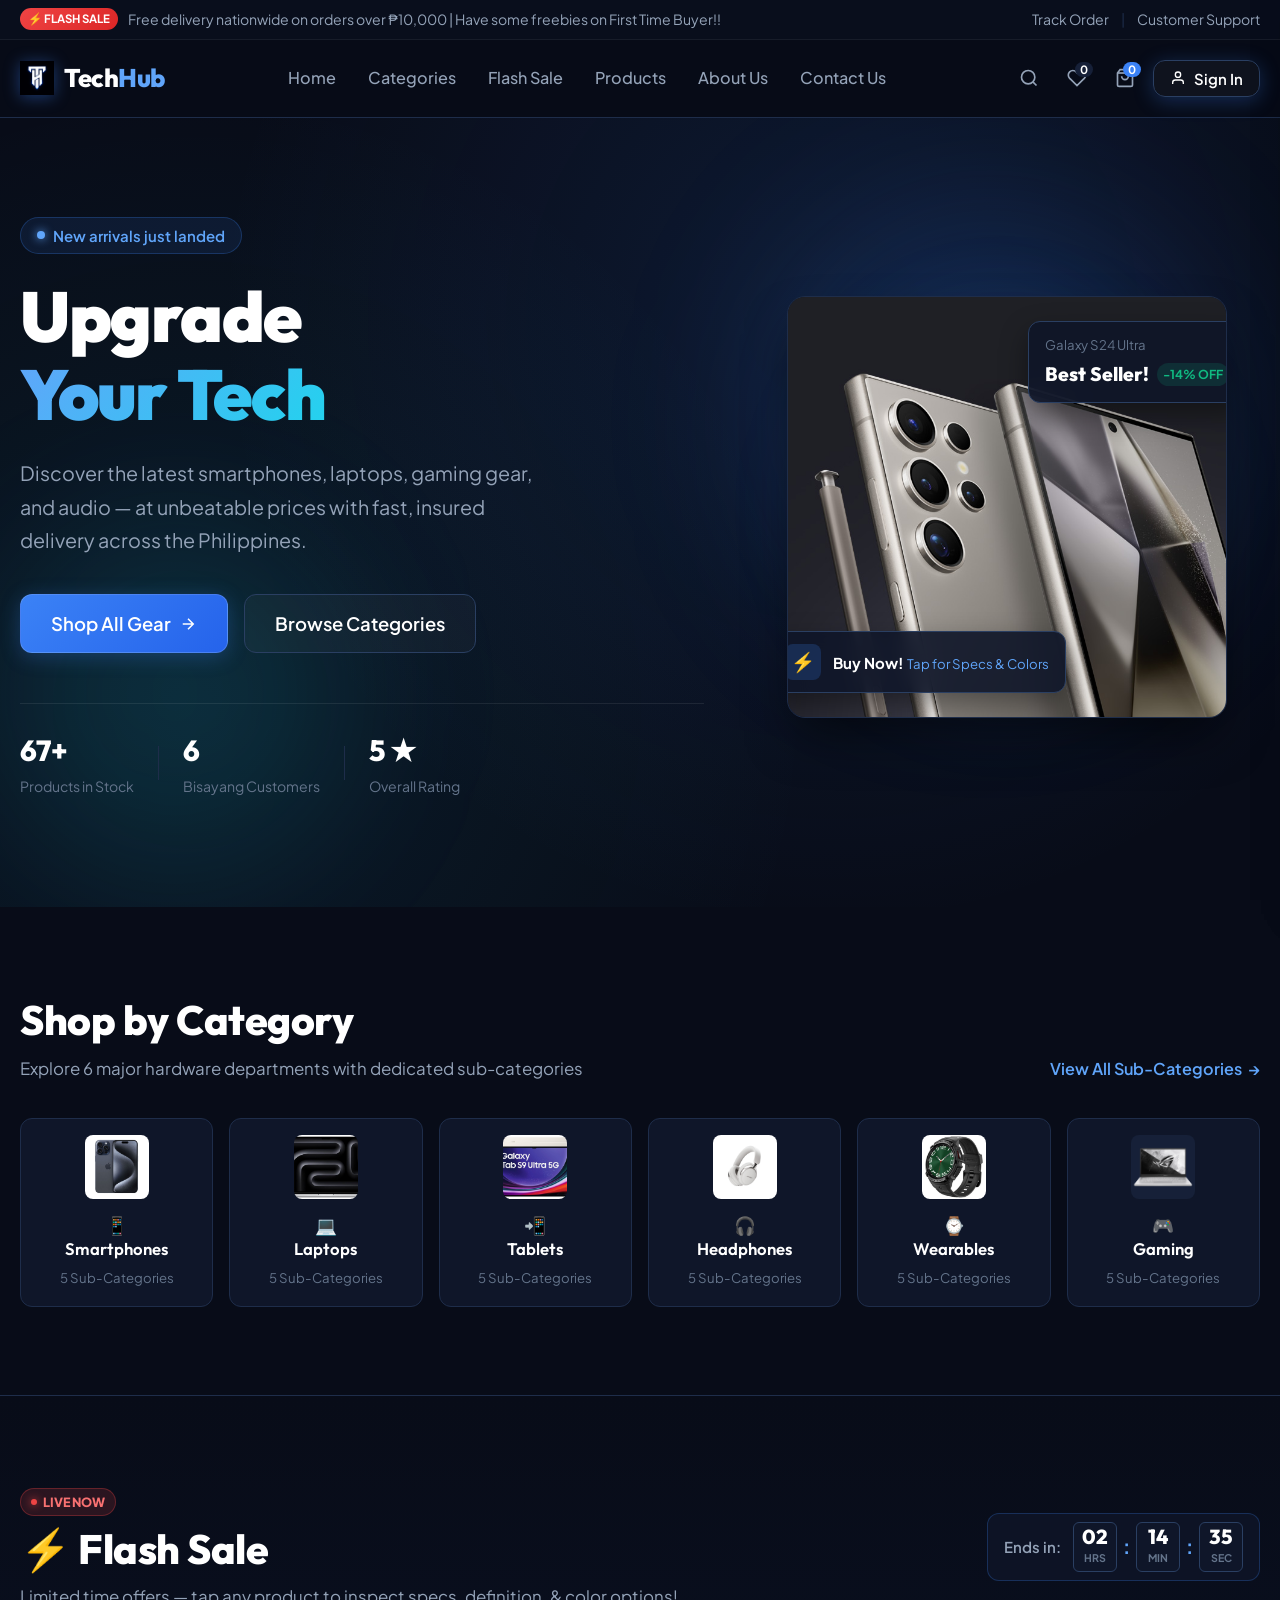
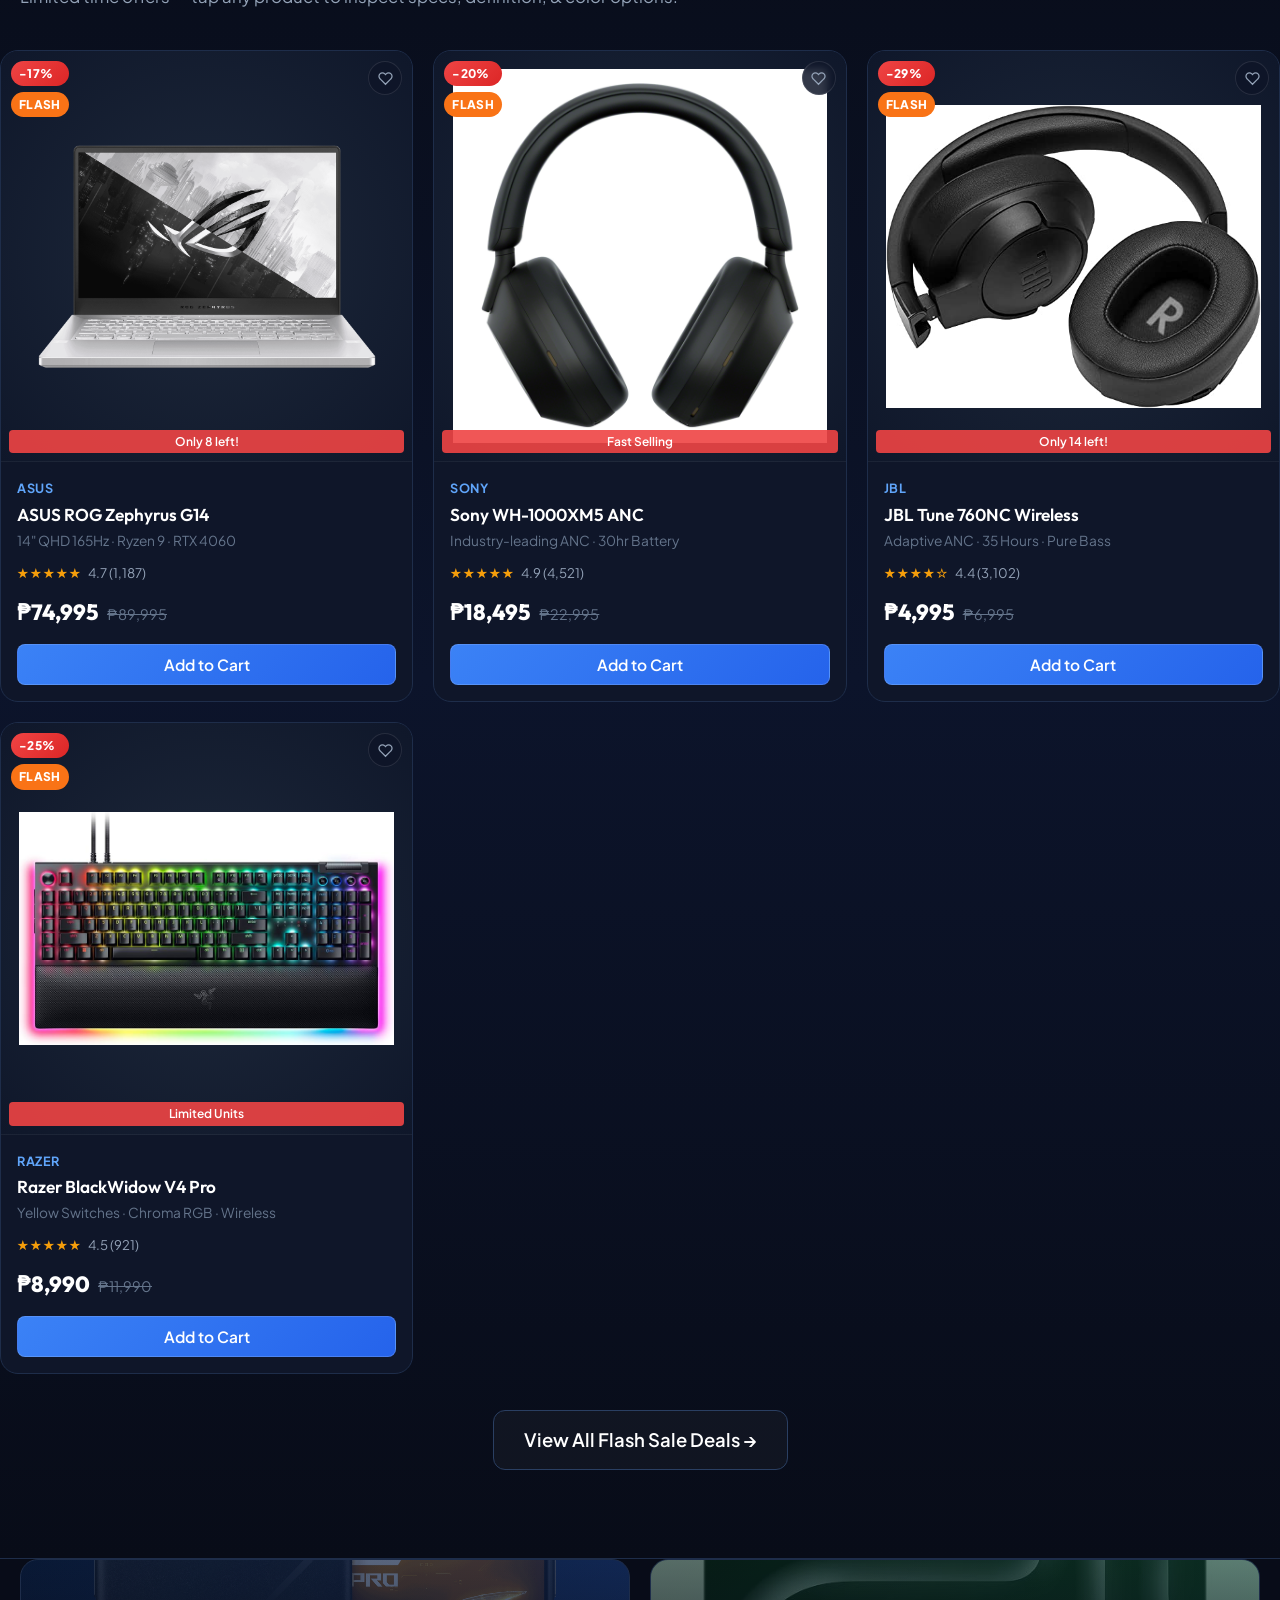
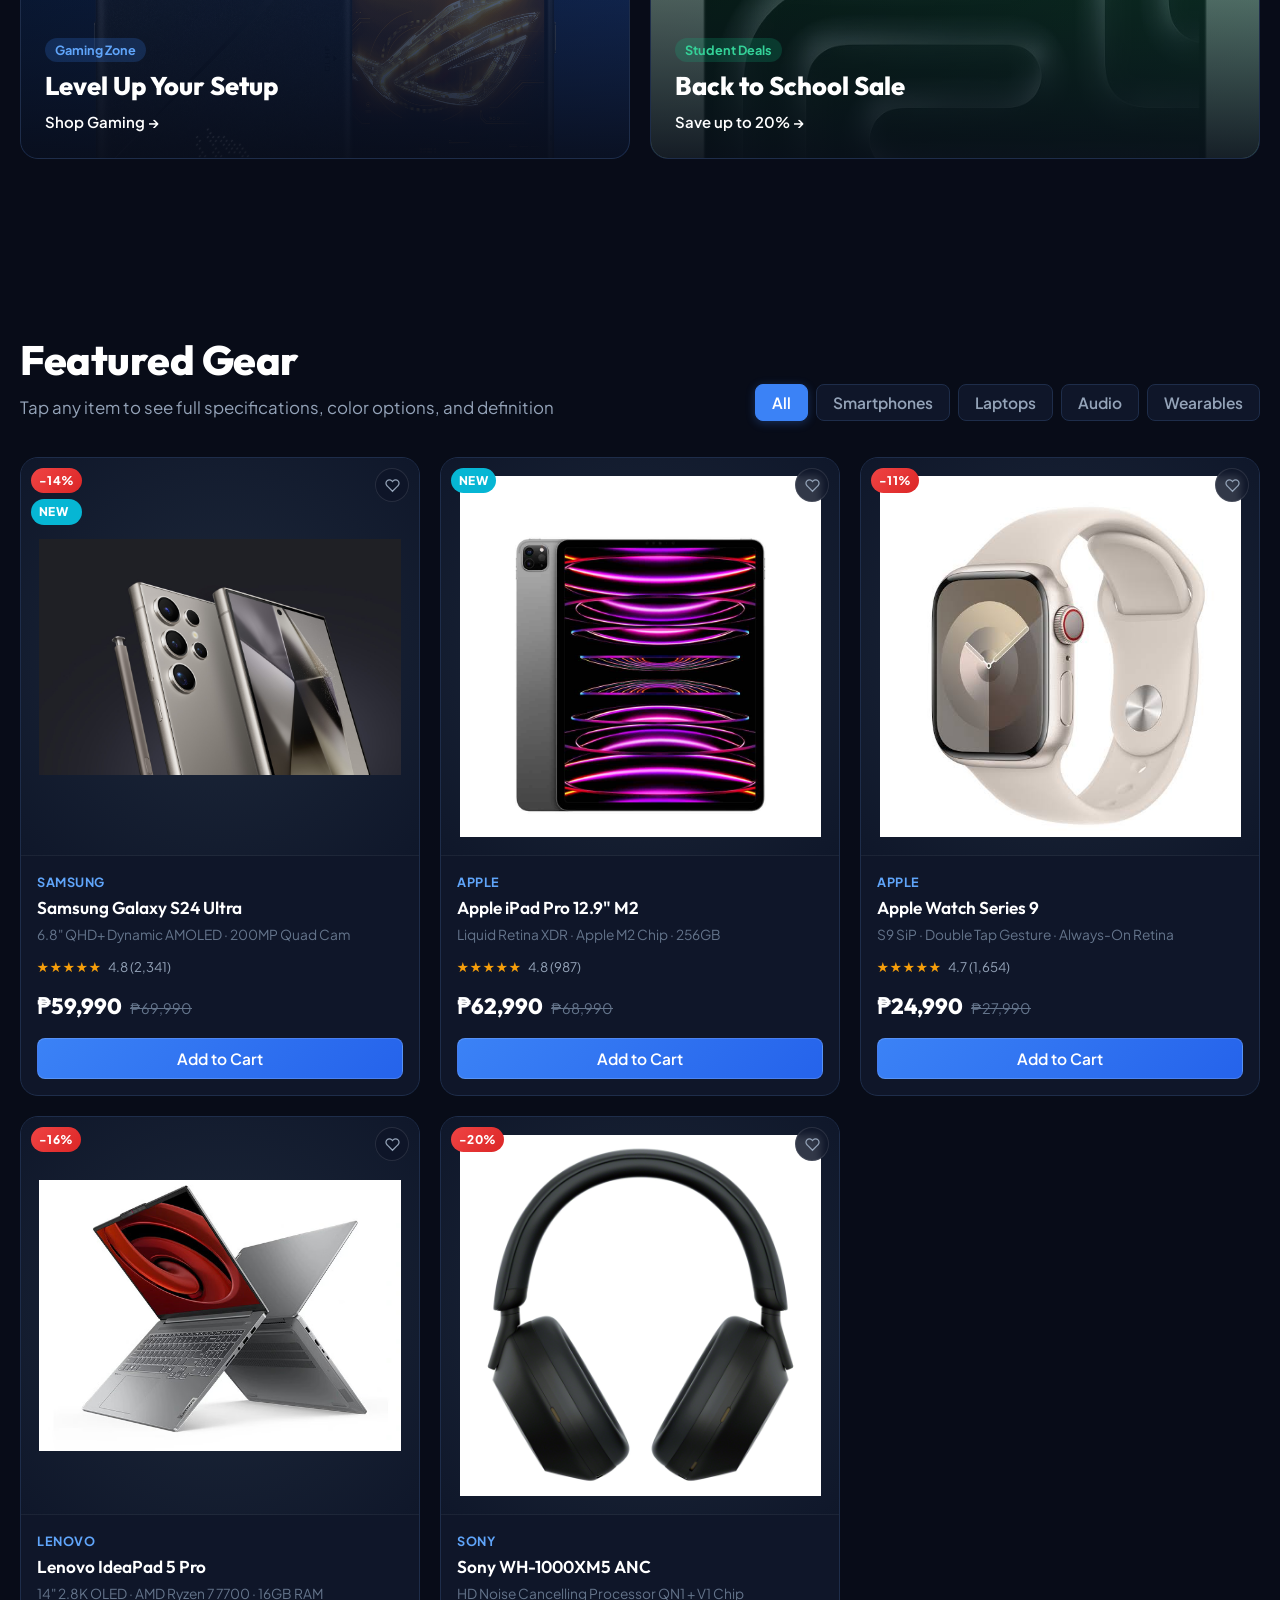
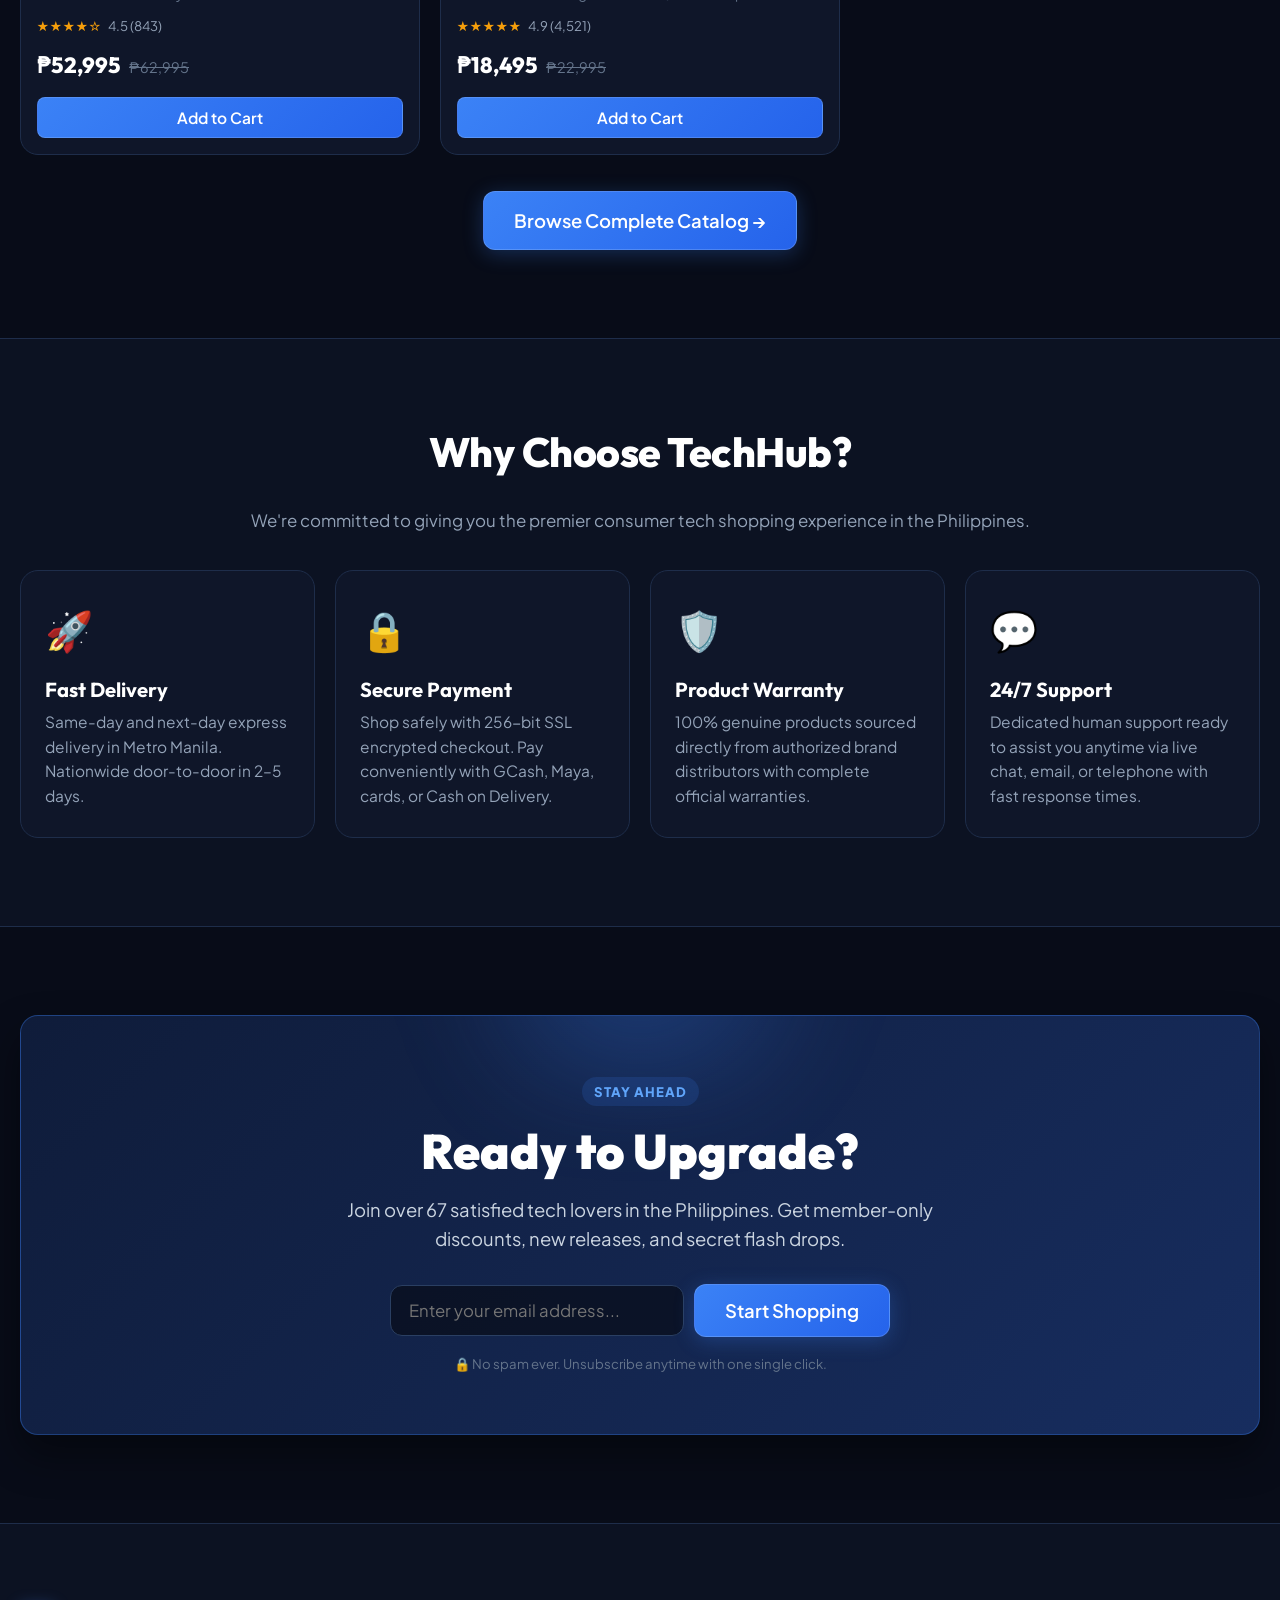
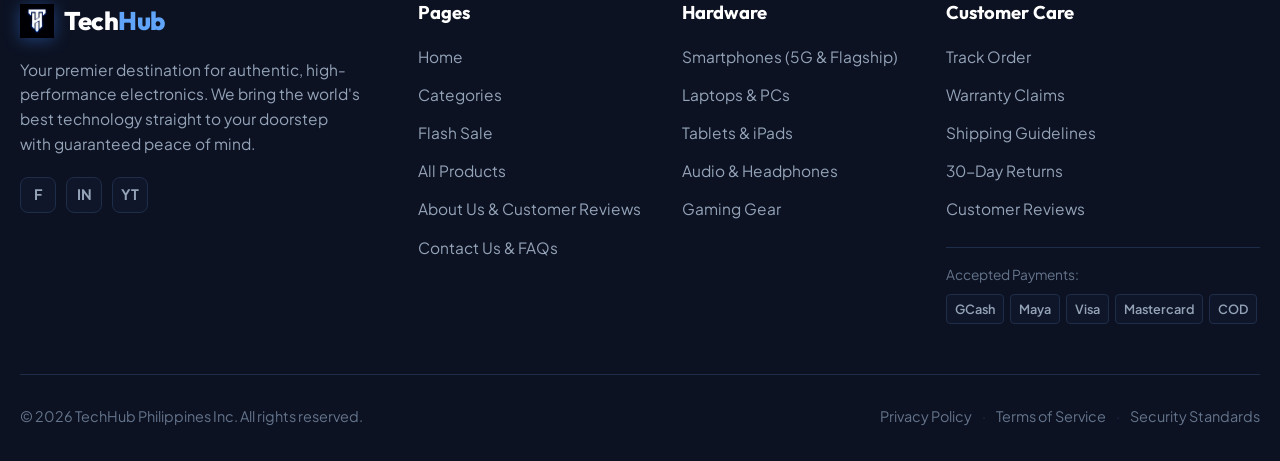
==== commit 264678a6: "Add files via upload" ====
--- a/index.html
+++ b/index.html
@@ -1,4 +1,4 @@
-﻿<!DOCTYPE html>
+<!DOCTYPE html>
 <html lang="en">
 <head>
   <meta charset="UTF-8" />
@@ -606,6 +606,40 @@
               </button>
             </div>
           </div>
+
+          <!-- Item p31 -->
+          <div class="product-card" data-category="audio" data-id="p31">
+            <div class="card-thumb">
+              <!-- CHANGE PICTURE HERE: Replace src with your image URL or file path -->
+                <img src="sony-wh-1000xm5-anc.png" alt="Sony WH-1000XM5 ANC" loading="lazy" />
+              <div class="card-badges">
+                <span class="badge-chip badge-flash">-20%</span>
+              </div>
+              <button class="wishlist-toggle" aria-label="Add to wishlist" onclick="toggleHeart(this, 'p31')">
+                <svg width="15" height="15" viewBox="0 0 24 24" fill="none" stroke="currentColor" stroke-width="2">
+                  <path d="M20.84 4.61a5.5 5.5 0 00-7.78 0L12 5.67l-1.06-1.06a5.5 5.5 0 00-7.78 7.78l1.06 1.06L12 21.23l7.78-7.78 1.06-1.06a5.5 5.5 0 000-7.78z"></path>
+                </svg>
+              </button>
+            </div>
+            <div class="card-body">
+              <span class="product-brand">Sony</span>
+              <h3 class="product-title">Sony WH-1000XM5 ANC</h3>
+              <p class="product-spec">HD Noise Cancelling Processor QN1 + V1 Chip</p>
+              <div class="rating-row">
+                <div class="stars">★★★★★</div>
+                <span class="rating-text">4.9 (4,521)</span>
+              </div>
+              <div class="price-row">
+                <span class="current-price">₱18,495</span>
+                <span class="old-price">₱22,995</span>
+              </div>
+              <button class="btn btn-primary btn-block add-cart-btn" onclick="addToCart('p31', 1)">
+                Add to Cart
+              </button>
+            </div>
+          </div>
+
+          <div id="featured-empty" style="display:none; grid-column:1/-1; text-align:center; padding:40px 16px; color:var(--text-secondary); font-weight:600;">No featured items here yet. <a href="products.html">Browse the full catalog &rarr;</a></div>
         </div>
 
         <div style="text-align: center; margin-top: 36px;">
@@ -758,5 +792,34 @@
   </footer>
 
   <script src="script.js"></script>
+  <script>
+    // Featured Gear tabs: show only the cards matching the clicked category
+    (function () {
+      const tabs = document.querySelectorAll('.featured-section .filter-tabs .tab-btn');
+      const grid = document.getElementById('featured-grid');
+      if (!tabs.length || !grid) return;
+
+      function setFeaturedTab(filter) {
+        tabs.forEach(btn => {
+          const isActive = btn.dataset.filter === filter;
+          btn.classList.toggle('active', isActive);
+          btn.setAttribute('aria-pressed', isActive ? 'true' : 'false');
+        });
+        let visible = 0;
+        grid.querySelectorAll('.product-card').forEach(card => {
+          // tablets are grouped with the Wearables tab
+          const group = card.dataset.category === 'tablets' ? 'wearables' : card.dataset.category;
+          const show = filter === 'all' || group === filter;
+          card.style.display = show ? '' : 'none';
+          if (show) visible++;
+        });
+        const empty = document.getElementById('featured-empty');
+        if (empty) empty.style.display = visible === 0 ? 'block' : 'none';
+      }
+
+      tabs.forEach(btn => btn.addEventListener('click', () => setFeaturedTab(btn.dataset.filter)));
+      setFeaturedTab('all');
+    })();
+  </script>
 </body>
 </html>
--- a/style.css
+++ b/style.css
@@ -0,0 +1,3215 @@
+/* ==========================================================================
+   TECHHUB - COMPREHENSIVE MODERN AESTHETIC STYLESHEET
+   EXCLUSIVE USE FOR GROUP 4 SA ITC LANG TO!!
+   May comment for each section yan pakireview nalang jusq,
+   Hindi na namin kayo sagot ni lance pagbumagsak kayo.
+   ========================================================================== */
+
+/* CSS VARIABLES & THEME */
+:root {
+  --bg-darker: #080c18;
+  --bg-dark: #0c1222;
+  --bg-card: #0f1629;
+  --bg-card-hover: #162038;
+  --bg-input: #121a2f;
+  --border-color: #1e2d4a;
+  --border-light: #2a3f62;
+  --border-focus: #3b82f6;
+
+  --accent-blue: #3b82f6;
+  --accent-blue-light: #60a5fa;
+  --accent-cyan: #22d3ee;
+  --accent-glow: rgba(59, 130, 246, 0.28);
+  --accent-glow-strong: rgba(59, 130, 246, 0.5);
+
+  --text-primary: #ffffff;
+  --text-secondary: #94a3b8;
+  --text-muted: #64748b;
+  --color-red: #ef4444;
+  --color-gold: #f59e0b;
+  --color-green: #10b981;
+
+  --font-heading: 'Outfit', -apple-system, BlinkMacSystemFont, sans-serif;
+  --font-body: 'Plus Jakarta Sans', -apple-system, BlinkMacSystemFont, sans-serif;
+
+  --container-max: 1364px;
+  --radius-sm: 8px;
+  --radius-md: 12px;
+  --radius-lg: 18px;
+  --radius-full: 9999px;
+
+  --transition-fast: 0.2s cubic-bezier(0.4, 0, 0.2, 1);
+  --transition-smooth: 0.3s cubic-bezier(0.4, 0, 0.2, 1);
+}
+
+/* BASE RESET */
+*, *::before, *::after {
+  box-sizing: border-box;
+  margin: 0;
+  padding: 0;
+}
+
+html {
+  scroll-behavior: smooth;
+  color-scheme: dark;
+  font-size: 110%;
+}
+
+body {
+  font-family: var(--font-body);
+  background-color: var(--bg-darker);
+  color: var(--text-primary);
+  line-height: 1.6;
+  overflow-x: hidden;
+  -webkit-font-smoothing: antialiased;
+}
+
+a {
+  color: inherit;
+  text-decoration: none;
+  transition: color var(--transition-fast);
+}
+
+img {
+  max-width: 100%;
+  height: auto;
+  display: block;
+}
+
+button, input, textarea, select {
+  font-family: inherit;
+  border: none;
+  outline: none;
+  background: transparent;
+  color: inherit;
+}
+
+button {
+  cursor: pointer;
+}
+
+.container {
+  width: 100%;
+  max-width: var(--container-max);
+  margin-left: auto;
+  margin-right: auto;
+  padding-left: 20px;
+  padding-right: 20px;
+}
+
+/* TYPOGRAPHY */
+h1, h2, h3, h4, h5, h6 {
+  font-family: var(--font-heading);
+  font-weight: 700;
+  line-height: 1.25;
+}
+
+.gradient-text {
+  background: linear-gradient(135deg, #60a5fa 0%, #22d3ee 100%);
+  -webkit-background-clip: text;
+  -webkit-text-fill-color: transparent;
+  display: inline-block;
+}
+
+.section-title {
+  font-size: clamp(1.85rem, 3.2vw, 2.35rem);
+  font-weight: 800;
+  letter-spacing: -0.5px;
+  color: #ffffff;
+  margin-bottom: 8px;
+}
+
+.section-subtitle {
+  font-size: 0.96rem;
+  color: var(--text-secondary);
+}
+
+.page-hero {
+  padding: 3.75rem 0 2.5rem;
+  background: radial-gradient(circle at 50% 0%, rgba(59, 130, 246, 0.15) 0%, rgba(8, 12, 24, 0) 70%), var(--bg-dark);
+  border-bottom: 1px solid var(--border-color);
+  text-align: center;
+}
+
+.page-hero h1 {
+  font-size: clamp(2.2rem, 4vw, 3.2rem);
+  margin-bottom: 12px;
+}
+
+.page-hero p {
+  color: var(--text-secondary);
+  max-width: 600px;
+  margin: 0 auto;
+  font-size: 1.05rem;
+}
+
+/* BUTTONS & CHIPS */
+.btn {
+  display: inline-flex;
+  align-items: center;
+  justify-content: center;
+  gap: 8px;
+  padding: 12px 24px;
+  border-radius: var(--radius-md);
+  font-weight: 600;
+  font-size: 0.95rem;
+  transition: all var(--transition-fast);
+  white-space: nowrap;
+}
+
+.btn-primary {
+  background: linear-gradient(135deg, #3b82f6 0%, #2563eb 100%);
+  color: #ffffff;
+  border: 1px solid rgba(255, 255, 255, 0.15);
+}
+
+.btn-primary:hover {
+  background: linear-gradient(135deg, #60a5fa 0%, #3b82f6 100%);
+  transform: translateY(-2px);
+}
+
+.btn-outline {
+  background: rgba(255, 255, 255, 0.03);
+  color: var(--text-primary);
+  border: 1px solid var(--border-light);
+}
+
+.btn-outline:hover {
+  background: rgba(59, 130, 246, 0.1);
+  border-color: var(--accent-blue-light);
+  transform: translateY(-2px);
+}
+
+.btn-secondary {
+  background: var(--bg-card-hover);
+  color: var(--text-primary);
+  border: 1px solid var(--border-color);
+}
+
+.btn-secondary:hover {
+  background: var(--border-light);
+  color: #fff;
+}
+
+.btn-lg {
+  padding: 14px 30px;
+  font-size: 1.05rem;
+  border-radius: var(--radius-md);
+}
+
+.btn-sm {
+  padding: 8px 16px;
+  font-size: 0.85rem;
+}
+
+.btn-block {
+  width: 100%;
+}
+
+.glow-blue {
+  box-shadow: 0 4px 20px var(--accent-glow);
+}
+
+.glow-blue:hover {
+  box-shadow: 0 8px 28px var(--accent-glow-strong);
+}
+
+/* TOP ANNOUNCEMENT BAR */
+.announcement-bar {
+  background: #090e1c;
+  border-bottom: 1px solid rgba(255, 255, 255, 0.06);
+  padding: 8px 0;
+  font-size: 0.8rem;
+  color: var(--text-secondary);
+}
+
+.announcement-inner {
+  display: flex;
+  justify-content: space-between;
+  align-items: center;
+  flex-wrap: wrap;
+  gap: 8px;
+}
+
+.announcement-text {
+  display: flex;
+  align-items: center;
+  gap: 10px;
+}
+
+.announcement-pill {
+  background: linear-gradient(135deg, #ef4444, #dc2626);
+  color: #fff;
+  font-weight: 700;
+  font-size: 0.65rem;
+  padding: 2px 8px;
+  border-radius: var(--radius-full);
+}
+
+.announcement-links {
+  display: flex;
+  align-items: center;
+  gap: 12px;
+}
+
+.announcement-links a:hover {
+  color: var(--accent-blue-light);
+}
+
+.divider {
+  color: var(--border-color);
+}
+
+/* HEADER & NAVIGATION */
+.site-header {
+  position: sticky;
+  top: 0;
+  z-index: 100;
+  background: rgba(8, 12, 24, 0.9);
+  backdrop-filter: blur(16px);
+  -webkit-backdrop-filter: blur(16px);
+  border-bottom: 1px solid var(--border-color);
+}
+
+.header-inner {
+  display: flex;
+  align-items: center;
+  justify-content: space-between;
+  height: 4.375rem;
+}
+
+.brand-link {
+  display: inline-flex;
+  align-items: center;
+  gap: 10px;
+  flex-shrink: 0;
+}
+
+.brand-logo {
+  width: 34px;
+  height: 34px;
+  object-fit: contain;
+  transition: transform var(--transition-fast);
+  filter: drop-shadow(0 2px 8px rgba(59, 130, 246, 0.4));
+}
+
+.brand-link:hover .brand-logo {
+  transform: scale(1.08) rotate(3deg);
+}
+
+.brand-text {
+  font-family: var(--font-heading);
+  font-size: 1.45rem;
+  font-weight: 800;
+  letter-spacing: -0.5px;
+}
+
+.brand-white {
+  color: #ffffff;
+}
+
+.brand-accent {
+  color: var(--accent-blue-light);
+}
+
+.nav-menu {
+  display: flex;
+  align-items: center;
+  gap: 4px;
+}
+
+.nav-link {
+  padding: 8px 14px;
+  border-radius: var(--radius-sm);
+  font-size: 0.92rem;
+  font-weight: 500;
+  color: var(--text-secondary);
+  transition: all var(--transition-fast);
+}
+
+.nav-link:hover {
+  color: #ffffff;
+  background: rgba(255, 255, 255, 0.05);
+}
+
+.nav-link.active {
+  color: var(--accent-blue-light);
+  background: rgba(59, 130, 246, 0.1);
+}
+
+.header-actions {
+  display: flex;
+  align-items: center;
+  gap: 8px;
+}
+
+.action-btn {
+  position: relative;
+  width: 40px;
+  height: 40px;
+  border-radius: var(--radius-sm);
+  display: flex;
+  align-items: center;
+  justify-content: center;
+  color: var(--text-secondary);
+  transition: all var(--transition-fast);
+}
+
+.action-btn:hover {
+  color: #ffffff;
+  background: rgba(255, 255, 255, 0.08);
+}
+
+.badge {
+  position: absolute;
+  top: 4px;
+  right: 4px;
+  background: var(--bg-card-hover);
+  color: #fff;
+  font-size: 0.65rem;
+  font-weight: 700;
+  padding: 2px 5px;
+  border-radius: var(--radius-full);
+  min-width: 16px;
+  text-align: center;
+  line-height: 1;
+}
+
+.badge-accent {
+  background: var(--accent-blue);
+}
+
+.header-user-btn {
+  display: none;
+  align-items: center;
+  gap: 8px;
+  padding: 6px 12px;
+  border-radius: var(--radius-sm);
+  background: var(--bg-card-hover);
+  border: 1px solid var(--border-color);
+  font-size: 0.85rem;
+  font-weight: 600;
+  color: #fff;
+  cursor: pointer;
+  transition: all var(--transition-fast);
+}
+
+.header-user-btn:hover {
+  border-color: var(--accent-blue);
+  background: rgba(59, 130, 246, 0.15);
+}
+
+.user-avatar-small {
+  width: 26px;
+  height: 26px;
+  border-radius: 50%;
+  background: linear-gradient(135deg, var(--accent-blue), var(--accent-cyan));
+  display: flex;
+  align-items: center;
+  justify-content: center;
+  font-size: 0.75rem;
+  font-weight: 700;
+}
+
+.mobile-menu-btn {
+  display: none;
+}
+
+.mobile-drawer {
+  display: none;
+  background: var(--bg-dark);
+  border-bottom: 1px solid var(--border-color);
+  padding: 16px 20px;
+}
+
+.mobile-drawer.open {
+  display: block;
+}
+
+.mobile-nav {
+  display: flex;
+  flex-direction: column;
+  gap: 8px;
+}
+
+.mobile-link {
+  padding: 10px 14px;
+  border-radius: var(--radius-sm);
+  color: var(--text-secondary);
+  font-weight: 500;
+}
+
+.mobile-link:hover, .mobile-link.active {
+  color: #fff;
+  background: rgba(255, 255, 255, 0.06);
+}
+
+/* HERO SECTION -Hindi 'to literal na hero ah (HOME) */
+.hero-section {
+  position: relative;
+  padding: 5.625rem 0 6.25rem;
+  background: radial-gradient(circle at 65% 25%, rgba(59, 130, 246, 0.12) 0%, rgba(8, 12, 24, 0) 60%),
+              radial-gradient(circle at 15% 75%, rgba(34, 211, 238, 0.08) 0%, rgba(8, 12, 24, 0) 50%),
+              var(--bg-darker);
+  overflow: hidden;
+}
+
+.hero-glow-blob {
+  position: absolute;
+  border-radius: 50%;
+  filter: blur(80px);
+  pointer-events: none;
+  z-index: 0;
+}
+
+.hero-glow-1 {
+  width: 450px;
+  height: 450px;
+  background: rgba(59, 130, 246, 0.15);
+  top: 10%;
+  right: 5%;
+}
+
+.hero-glow-2 {
+  width: 350px;
+  height: 350px;
+  background: rgba(34, 211, 238, 0.1);
+  bottom: 5%;
+  left: 0%;
+}
+
+.hero-grid {
+  position: relative;
+  z-index: 1;
+  display: grid;
+  grid-template-columns: 1.15fr 0.85fr;
+  align-items: center;
+  gap: 50px;
+}
+
+.pill-badge {
+  display: inline-flex;
+  align-items: center;
+  gap: 8px;
+  padding: 6px 16px;
+  background: rgba(59, 130, 246, 0.1);
+  border: 1px solid rgba(59, 130, 246, 0.25);
+  border-radius: var(--radius-full);
+  font-size: 0.85rem;
+  font-weight: 600;
+  color: var(--accent-blue-light);
+  margin-bottom: 24px;
+}
+
+.pulse-dot {
+  width: 8px;
+  height: 8px;
+  border-radius: 50%;
+  background: var(--accent-blue-light);
+  box-shadow: 0 0 10px var(--accent-blue-light);
+  animation: pulse-badge 2s infinite;
+}
+
+@keyframes pulse-badge {
+  0%, 100% { opacity: 1; transform: scale(1); }
+  50% { opacity: 0.4; transform: scale(0.85); }
+}
+
+.hero-title {
+  font-size: clamp(2.8rem, 5.5vw, 4.4rem);
+  font-weight: 900;
+  letter-spacing: -1.5px;
+  line-height: 1.1;
+  margin-bottom: 24px;
+}
+
+.hero-subtitle {
+  font-size: 1.12rem;
+  color: var(--text-secondary);
+  line-height: 1.7;
+  max-width: 540px;
+  margin-bottom: 36px;
+}
+
+.hero-actions {
+  display: flex;
+  align-items: center;
+  gap: 16px;
+  flex-wrap: wrap;
+  margin-bottom: 50px;
+}
+
+.hero-stats {
+  display: flex;
+  align-items: center;
+  gap: 24px;
+  padding-top: 24px;
+  border-top: 1px solid rgba(255, 255, 255, 0.08);
+}
+
+.stat-item {
+  display: flex;
+  flex-direction: column;
+}
+
+.stat-number {
+  font-family: var(--font-heading);
+  font-size: 1.65rem;
+  font-weight: 800;
+  color: #ffffff;
+}
+
+.stat-label {
+  font-size: 0.8rem;
+  color: var(--text-muted);
+}
+
+.stat-divider {
+  width: 1px;
+  height: 34px;
+  background: var(--border-color);
+}
+
+/* Hero Visual Showcase */
+.hero-visual {
+  display: flex;
+  justify-content: center;
+}
+
+.visual-card-wrapper {
+  position: relative;
+  width: 100%;
+  max-width: 440px;
+}
+
+.visual-card-glow {
+  position: absolute;
+  inset: -15px;
+  background: radial-gradient(circle, rgba(59, 130, 246, 0.35) 0%, rgba(8, 12, 24, 0) 70%);
+  filter: blur(35px);
+  z-index: 0;
+}
+
+.visual-card {
+  position: relative;
+  z-index: 1;
+  background: var(--bg-card);
+  border: 1px solid var(--border-color);
+  border-radius: var(--radius-lg);
+  overflow: hidden;
+  box-shadow: 0 25px 50px -12px rgba(0, 0, 0, 0.6);
+  transition: transform var(--transition-smooth);
+}
+
+.visual-card:hover {
+  transform: translateY(-4px);
+}
+
+.hero-product-img {
+  width: 100%;
+  height: 420px;
+  object-fit: cover;
+  cursor: pointer;
+}
+
+.floating-badge {
+  position: absolute;
+  z-index: 2;
+  background: rgba(15, 22, 41, 0.9);
+  backdrop-filter: blur(12px);
+  -webkit-backdrop-filter: blur(12px);
+  border: 1px solid var(--border-light);
+  border-radius: var(--radius-md);
+  padding: 12px 16px;
+  box-shadow: 0 12px 28px rgba(0, 0, 0, 0.4);
+  animation: float-badge 4s ease-in-out infinite alternate;
+}
+
+@keyframes float-badge {
+  0% { transform: translateY(0); }
+  100% { transform: translateY(-8px); }
+}
+
+.badge-bottom-left {
+  bottom: 24px;
+  left: -20px;
+  display: flex;
+  align-items: center;
+  gap: 12px;
+}
+
+.badge-icon {
+  width: 36px;
+  height: 36px;
+  border-radius: var(--radius-sm);
+  background: rgba(59, 130, 246, 0.2);
+  display: flex;
+  align-items: center;
+  justify-content: center;
+  font-size: 1.1rem;
+}
+
+.badge-title {
+  font-size: 0.85rem;
+  font-weight: 700;
+  color: #fff;
+}
+
+.badge-desc {
+  font-size: 0.75rem;
+  color: var(--accent-blue-light);
+}
+
+.badge-top-right {
+  top: 24px;
+  right: -20px;
+  display: flex;
+  flex-direction: column;
+  gap: 4px;
+  animation-delay: -2s;
+}
+
+.badge-tag {
+  font-size: 0.75rem;
+  color: var(--text-muted);
+}
+
+.badge-price-row {
+  display: flex;
+  align-items: center;
+  gap: 8px;
+}
+
+.badge-price {
+  font-family: var(--font-heading);
+  font-weight: 800;
+  font-size: 1.1rem;
+  color: #fff;
+}
+
+.badge-discount {
+  font-size: 0.7rem;
+  font-weight: 700;
+  color: var(--color-green);
+  background: rgba(16, 185, 129, 0.15);
+  padding: 2px 6px;
+  border-radius: var(--radius-full);
+}
+
+/* GENERAL SECTION LAYOUT */
+.section {
+  padding: 5rem 0;
+}
+
+.section-header {
+  display: flex;
+  justify-content: space-between;
+  align-items: flex-end;
+  margin-bottom: 36px;
+  gap: 20px;
+}
+
+.section-header.text-center {
+  flex-direction: column;
+  align-items: center;
+  text-align: center;
+}
+
+.link-arrow {
+  display: inline-flex;
+  align-items: center;
+  gap: 6px;
+  color: var(--accent-blue-light);
+  font-weight: 600;
+  font-size: 0.92rem;
+}
+
+.link-arrow:hover {
+  color: #ffffff;
+  transform: translateX(4px);
+}
+
+/* CATEGORIES & SUB-CATEGORIES SECTION */
+.category-grid {
+  display: grid;
+  grid-template-columns: repeat(6, 1fr);
+  gap: 16px;
+}
+
+.category-card {
+  background: var(--bg-card);
+  border: 1px solid var(--border-color);
+  border-radius: var(--radius-md);
+  padding: 16px;
+  display: flex;
+  flex-direction: column;
+  align-items: center;
+  text-align: center;
+  gap: 12px;
+  transition: all var(--transition-fast);
+}
+
+.category-card:hover {
+  background: var(--bg-card-hover);
+  border-color: rgba(59, 130, 246, 0.4);
+  transform: translateY(-4px);
+}
+
+.category-img-wrap {
+  width: 64px;
+  height: 64px;
+  border-radius: var(--radius-sm);
+  overflow: hidden;
+  background: var(--bg-card-hover);
+}
+
+.category-img-wrap img {
+  width: 100%;
+  height: 100%;
+  object-fit: cover;
+  transition: transform var(--transition-smooth);
+}
+
+.category-card:hover .category-img-wrap img {
+  transform: scale(1.1);
+}
+
+.category-name {
+  font-size: 0.95rem;
+  font-weight: 600;
+  color: #fff;
+  margin-bottom: 2px;
+}
+
+.category-count {
+  font-size: 0.75rem;
+  color: var(--text-muted);
+}
+
+/* SUB-CATEGORIES GROUP CONTAINER (FOR categories.html) */
+.category-group-block {
+  margin-bottom: 70px;
+  padding-bottom: 50px;
+  border-bottom: 1px solid var(--border-color);
+}
+
+.category-group-block:last-child {
+  border-bottom: none;
+}
+
+.category-group-header {
+  display: flex;
+  justify-content: space-between;
+  align-items: center;
+  margin-bottom: 20px;
+}
+
+.category-group-title {
+  display: flex;
+  align-items: center;
+  gap: 12px;
+  font-size: 1.7rem;
+  font-weight: 800;
+}
+
+/* CLICKABLE SUB-CATEGORY CHIPS */
+.subcategories-list {
+  display: flex;
+  flex-wrap: wrap;
+  gap: 10px;
+  margin-bottom: 28px;
+}
+
+.subcategory-chip {
+  padding: 8px 18px;
+  border-radius: var(--radius-full);
+  background: var(--bg-card);
+  border: 1px solid var(--border-color);
+  font-size: 0.88rem;
+  font-weight: 600;
+  color: var(--text-secondary);
+  transition: all var(--transition-fast);
+  cursor: pointer;
+  display: inline-flex;
+  align-items: center;
+  gap: 6px;
+}
+
+.subcategory-chip:hover {
+  background: var(--bg-card-hover);
+  border-color: var(--border-light);
+  color: #fff;
+  transform: translateY(-1px);
+}
+
+.subcategory-chip.active {
+  background: linear-gradient(135deg, rgba(59, 130, 246, 0.25), rgba(34, 211, 238, 0.2));
+  border-color: var(--accent-blue);
+  color: #fff;
+  box-shadow: 0 0 15px rgba(59, 130, 246, 0.3);
+}
+
+.subcategory-content {
+  display: none;
+  animation: fadeIn 0.3s ease-in-out;
+}
+
+.subcategory-content.active {
+  display: block;
+}
+
+@keyframes fadeIn {
+  from { opacity: 0; transform: translateY(6px); }
+  to { opacity: 1; transform: translateY(0); }
+}
+
+/* FLASH SALE SECTION */
+.flash-sale-section {
+  background: linear-gradient(180deg, var(--bg-darker) 0%, #0c142b 50%, var(--bg-darker) 100%);
+  border-top: 1px solid var(--border-color);
+  border-bottom: 1px solid var(--border-color);
+}
+
+.flash-header {
+  display: flex;
+  justify-content: space-between;
+  align-items: center;
+  flex-wrap: wrap;
+  gap: 20px;
+  margin-bottom: 40px;
+}
+
+.flash-tag-live {
+  display: inline-flex;
+  align-items: center;
+  gap: 6px;
+  background: rgba(239, 68, 68, 0.15);
+  border: 1px solid rgba(239, 68, 68, 0.3);
+  color: #f87171;
+  font-size: 0.72rem;
+  font-weight: 800;
+  padding: 3px 10px;
+  border-radius: var(--radius-full);
+  margin-bottom: 8px;
+  width: fit-content;
+}
+
+.pulse-dot-red {
+  width: 6px;
+  height: 6px;
+  border-radius: 50%;
+  background: #ef4444;
+  box-shadow: 0 0 8px #ef4444;
+  animation: pulse-badge 1.5s infinite;
+}
+
+.countdown-wrapper {
+  display: flex;
+  align-items: center;
+  gap: 12px;
+  background: rgba(15, 22, 41, 0.8);
+  border: 1px solid rgba(59, 130, 246, 0.25);
+  padding: 8px 16px;
+  border-radius: var(--radius-md);
+}
+
+.countdown-label {
+  font-size: 0.85rem;
+  font-weight: 600;
+  color: var(--text-secondary);
+}
+
+.countdown-timer {
+  display: flex;
+  align-items: center;
+  gap: 6px;
+}
+
+.time-box {
+  background: var(--bg-card);
+  border: 1px solid var(--border-light);
+  border-radius: 6px;
+  padding: 4px 8px;
+  display: flex;
+  flex-direction: column;
+  align-items: center;
+  min-width: 44px;
+}
+
+.time-val {
+  font-family: var(--font-heading);
+  font-size: 1.15rem;
+  font-weight: 800;
+  color: #fff;
+  line-height: 1;
+}
+
+.time-unit {
+  font-size: 0.6rem;
+  font-weight: 700;
+  color: var(--text-muted);
+  margin-top: 2px;
+}
+
+.time-separator {
+  color: var(--accent-blue-light);
+  font-weight: 700;
+  font-size: 1.1rem;
+}
+
+/* 11. PRODUCT CARDS & INTERACTIVE GRID */
+.product-grid {
+  display: grid;
+  grid-template-columns: repeat(3, 1fr);
+  gap: 20px;
+}
+
+.product-grid-4 {
+  grid-template-columns: repeat(4, 1fr);
+}
+
+.product-card {
+  background: var(--bg-card);
+  border: 1px solid var(--border-color);
+  border-radius: var(--radius-lg);
+  overflow: hidden;
+  display: flex;
+  flex-direction: column;
+  transition: all var(--transition-fast);
+  cursor: pointer;
+  position: relative;
+}
+
+.product-card:hover {
+  transform: translateY(-4px);
+  border-color: rgba(59, 130, 246, 0.4);
+  box-shadow: 0 16px 32px -8px rgba(0, 0, 0, 0.5);
+}
+
+.card-thumb {
+  position: relative;
+  width: 100%;
+  aspect-ratio: 1 / 1;
+  background: radial-gradient(circle at center, #1e293b 0%, #0f172a 100%);
+  display: flex;
+  align-items: center;
+  justify-content: center;
+  padding: 18px;
+  overflow: hidden;
+  border-bottom: 1px solid rgba(255, 255, 255, 0.05);
+}
+
+.card-thumb img {
+  width: 100%;
+  height: 100%;
+  object-fit: contain;
+  transition: transform var(--transition-smooth, 0.3s ease);
+}
+
+.product-card:hover .card-thumb img {
+  transform: scale(1.06);
+}
+
+/* CSS Product Image Placeholder */
+.product-placeholder-box {
+  width: 100%;
+  height: 100%;
+  display: flex;
+  flex-direction: column;
+  align-items: center;
+  justify-content: center;
+  gap: 10px;
+  background: radial-gradient(circle at center, #1e293b 0%, #0b0f19 100%);
+  color: #94a3b8;
+  text-align: center;
+  padding: 16px;
+  border-radius: 8px;
+}
+
+.product-placeholder-box .placeholder-icon {
+  width: 48px;
+  height: 48px;
+  opacity: 0.7;
+}
+
+.product-placeholder-box .placeholder-title {
+  font-size: 0.8rem;
+  font-weight: 600;
+  color: #cbd5e1;
+  max-width: 90%;
+  line-height: 1.3;
+}
+
+
+.card-badges {
+  position: absolute;
+  top: 10px;
+  left: 10px;
+  display: flex;
+  flex-direction: column;
+  gap: 6px;
+  z-index: 2;
+}
+
+.badge-chip {
+  font-size: 0.68rem;
+  font-weight: 800;
+  padding: 3px 8px;
+  border-radius: var(--radius-full);
+  color: #fff;
+  letter-spacing: 0.3px;
+}
+
+.badge-flash {
+  background: linear-gradient(135deg, #ef4444, #dc2626);
+}
+
+.badge-orange {
+  background: #f97316;
+}
+
+.badge-cyan {
+  background: #06b6d4;
+}
+
+.wishlist-toggle {
+  position: absolute;
+  top: 10px;
+  right: 10px;
+  z-index: 3;
+  width: 34px;
+  height: 34px;
+  border-radius: 50%;
+  background: rgba(15, 22, 41, 0.85);
+  backdrop-filter: blur(4px);
+  border: 1px solid rgba(255, 255, 255, 0.1);
+  display: flex;
+  align-items: center;
+  justify-content: center;
+  color: var(--text-secondary);
+  transition: all var(--transition-fast);
+}
+
+.wishlist-toggle:hover {
+  color: #ef4444;
+  transform: scale(1.15);
+}
+
+.wishlist-toggle.active {
+  background: #ef4444;
+  color: #fff;
+}
+
+.wishlist-toggle.active svg {
+  fill: currentColor;
+}
+
+.stock-warning {
+  position: absolute;
+  bottom: 8px;
+  left: 8px;
+  right: 8px;
+  background: rgba(239, 68, 68, 0.9);
+  color: #fff;
+  font-size: 0.68rem;
+  font-weight: 600;
+  text-align: center;
+  padding: 2px 6px;
+  border-radius: 4px;
+}
+
+.card-body {
+  padding: 16px;
+  display: flex;
+  flex-direction: column;
+  flex-grow: 1;
+}
+
+.product-brand {
+  font-size: 0.72rem;
+  font-weight: 700;
+  text-transform: uppercase;
+  color: var(--accent-blue-light);
+  letter-spacing: 0.5px;
+  margin-bottom: 4px;
+}
+
+.product-title {
+  font-size: 0.98rem;
+  font-weight: 600;
+  color: #fff;
+  margin-bottom: 4px;
+  line-height: 1.35;
+  display: -webkit-box;
+  -webkit-line-clamp: 2;
+  -webkit-box-orient: vertical;
+  overflow: hidden;
+}
+
+.product-spec {
+  font-size: 0.78rem;
+  color: var(--text-muted);
+  margin-bottom: 10px;
+  white-space: nowrap;
+  overflow: hidden;
+  text-overflow: ellipsis;
+}
+
+.rating-row {
+  display: flex;
+  align-items: center;
+  gap: 6px;
+  margin-bottom: 12px;
+}
+
+.stars {
+  color: var(--color-gold);
+  font-size: 0.75rem;
+  letter-spacing: 1px;
+}
+
+.rating-text {
+  font-size: 0.75rem;
+  color: var(--text-secondary);
+}
+
+.price-row {
+  display: flex;
+  align-items: baseline;
+  gap: 8px;
+  margin-bottom: 14px;
+  margin-top: auto;
+}
+
+.current-price {
+  font-family: var(--font-heading);
+  font-size: 1.25rem;
+  font-weight: 800;
+  color: #fff;
+}
+
+.old-price {
+  font-size: 0.82rem;
+  color: var(--text-muted);
+  text-decoration: line-through;
+}
+
+.add-cart-btn {
+  padding: 10px 16px;
+  font-size: 0.88rem;
+  border-radius: var(--radius-sm);
+  z-index: 2;
+}
+
+/* DUAL PROMO BANNERS */
+.promo-banners-section {
+  padding-top: 0;
+}
+
+.banner-dual-grid {
+  display: grid;
+  grid-template-columns: repeat(2, 1fr);
+  gap: 20px;
+}
+
+.promo-banner {
+  position: relative;
+  height: 200px;
+  border-radius: var(--radius-lg);
+  overflow: hidden;
+  display: flex;
+  align-items: flex-end;
+  padding: 24px;
+  border: 1px solid var(--border-color);
+  transition: transform var(--transition-fast);
+}
+
+.promo-banner:hover {
+  transform: translateY(-3px);
+}
+
+.banner-bg-img {
+  position: absolute;
+  inset: 0;
+  width: 100%;
+  height: 100%;
+  object-fit: cover;
+  opacity: 0.35;
+  transition: transform var(--transition-smooth);
+}
+
+.promo-banner:hover .banner-bg-img {
+  transform: scale(1.05);
+}
+
+.banner-gaming {
+  background: linear-gradient(135deg, #091a38 0%, #152f63 100%);
+}
+
+.banner-student {
+  background: linear-gradient(135deg, #0a2d21 0%, #15553d 100%);
+}
+
+.banner-overlay {
+  position: absolute;
+  inset: 0;
+  background: linear-gradient(180deg, rgba(8, 12, 24, 0.1) 0%, rgba(8, 12, 24, 0.85) 100%);
+}
+
+.banner-content {
+  position: relative;
+  z-index: 1;
+  display: flex;
+  flex-direction: column;
+  gap: 4px;
+}
+
+.banner-pill {
+  font-size: 0.72rem;
+  font-weight: 700;
+  padding: 2px 10px;
+  border-radius: var(--radius-full);
+  width: fit-content;
+  margin-bottom: 4px;
+}
+
+.pill-blue {
+  background: rgba(59, 130, 246, 0.2);
+  color: var(--accent-blue-light);
+}
+
+.pill-green {
+  background: rgba(16, 185, 129, 0.2);
+  color: #34d399;
+}
+
+.banner-title {
+  font-size: 1.45rem;
+  font-weight: 800;
+  color: #fff;
+}
+
+.banner-link {
+  font-size: 0.85rem;
+  font-weight: 600;
+  color: #fff;
+  display: inline-flex;
+  align-items: center;
+  gap: 4px;
+  margin-top: 4px;
+}
+
+/* FILTER TABS & TOOLBARS */
+.filter-tabs {
+  display: flex;
+  align-items: center;
+  gap: 8px;
+  flex-wrap: wrap;
+}
+
+.tab-btn {
+  padding: 8px 16px;
+  border-radius: var(--radius-sm);
+  background: var(--bg-card);
+  border: 1px solid var(--border-color);
+  color: var(--text-secondary);
+  font-size: 0.88rem;
+  font-weight: 600;
+  transition: all var(--transition-fast);
+}
+
+.tab-btn:hover {
+  color: #fff;
+  border-color: var(--border-light);
+}
+
+.tab-btn.active {
+  background: var(--accent-blue);
+  color: #fff;
+  border-color: var(--accent-blue);
+  box-shadow: 0 2px 10px rgba(59, 130, 246, 0.3);
+}
+
+.products-toolbar {
+  display: flex;
+  justify-content: space-between;
+  align-items: center;
+  flex-wrap: wrap;
+  gap: 16px;
+  margin-bottom: 30px;
+  padding-bottom: 20px;
+  border-bottom: 1px solid var(--border-color);
+}
+
+.search-input-wrap {
+  display: flex;
+  align-items: center;
+  background: var(--bg-card);
+  border: 1px solid var(--border-color);
+  border-radius: var(--radius-md);
+  padding: 8px 14px;
+  width: 100%;
+  max-width: 320px;
+  gap: 8px;
+}
+
+.search-input-wrap input {
+  flex: 1;
+  font-size: 0.9rem;
+}
+
+/* WHY CHOOSE TECHHUB (FEATURES) */
+.why-us-section {
+  background: var(--bg-dark);
+  border-top: 1px solid var(--border-color);
+  border-bottom: 1px solid var(--border-color);
+}
+
+.features-grid {
+  display: grid;
+  grid-template-columns: repeat(4, 1fr);
+  gap: 20px;
+}
+
+.feature-card {
+  background: var(--bg-card);
+  border: 1px solid var(--border-color);
+  border-radius: var(--radius-lg);
+  padding: 28px 24px;
+  display: flex;
+  flex-direction: column;
+  transition: all var(--transition-fast);
+}
+
+.feature-card:hover {
+  border-color: rgba(59, 130, 246, 0.4);
+  transform: translateY(-4px);
+  background: var(--bg-card-hover);
+}
+
+.feature-icon-box {
+  font-size: 2.2rem;
+  margin-bottom: 16px;
+}
+
+.feature-title {
+  font-size: 1.15rem;
+  font-weight: 700;
+  color: #fff;
+  margin-bottom: 8px;
+}
+
+.feature-desc {
+  font-size: 0.88rem;
+  color: var(--text-secondary);
+  line-height: 1.6;
+}
+
+/* CUSTOMER REVIEWS */
+.reviews-section {
+  position: relative;
+}
+
+.overall-rating {
+  display: flex;
+  align-items: center;
+  justify-content: center;
+  gap: 8px;
+  margin-top: 8px;
+}
+
+.stars-gold {
+  color: var(--color-gold);
+  font-size: 1rem;
+}
+
+.rating-stat {
+  font-size: 0.88rem;
+  color: var(--text-secondary);
+}
+
+.reviews-grid {
+  display: grid;
+  grid-template-columns: repeat(3, 1fr);
+  gap: 20px;
+}
+
+.review-card {
+  background: var(--bg-card);
+  border: 1px solid var(--border-color);
+  border-radius: var(--radius-lg);
+  padding: 24px;
+  display: flex;
+  flex-direction: column;
+  justify-content: space-between;
+  transition: all var(--transition-fast);
+}
+
+.review-card:hover {
+  border-color: var(--border-light);
+  transform: translateY(-2px);
+}
+
+.review-stars {
+  color: var(--color-gold);
+  font-size: 0.85rem;
+  margin-bottom: 12px;
+}
+
+.review-comment {
+  font-size: 0.92rem;
+  color: #cbd5e1;
+  line-height: 1.6;
+  margin-bottom: 20px;
+}
+
+.reviewer-meta {
+  display: flex;
+  align-items: center;
+  gap: 12px;
+  margin-top: auto;
+}
+
+.reviewer-avatar {
+  width: 38px;
+  height: 38px;
+  border-radius: 50%;
+  background: linear-gradient(135deg, #2563eb, #06b6d4);
+  color: #fff;
+  display: flex;
+  align-items: center;
+  justify-content: center;
+  font-weight: 700;
+  font-size: 0.85rem;
+}
+
+.reviewer-name {
+  font-size: 0.92rem;
+  font-weight: 600;
+  color: #fff;
+}
+
+.reviewer-date {
+  font-size: 0.72rem;
+  color: var(--text-muted);
+  display: block;
+}
+
+/* CALL TO ACTION & NEWSLETTER */
+.cta-banner {
+  position: relative;
+  background: linear-gradient(135deg, #0f1c3a 0%, #172d5f 100%);
+  border: 1px solid rgba(59, 130, 246, 0.35);
+  border-radius: var(--radius-lg);
+  padding: 60px 40px;
+  text-align: center;
+  overflow: hidden;
+  box-shadow: 0 20px 40px rgba(0, 0, 0, 0.4);
+}
+
+.cta-glow {
+  position: absolute;
+  top: -50%;
+  left: 50%;
+  transform: translateX(-50%);
+  width: 500px;
+  height: 300px;
+  background: radial-gradient(circle, rgba(59, 130, 246, 0.3) 0%, transparent 70%);
+  filter: blur(40px);
+  pointer-events: none;
+}
+
+.cta-content {
+  position: relative;
+  z-index: 1;
+  max-width: 620px;
+  margin: 0 auto;
+}
+
+.cta-badge {
+  font-size: 0.75rem;
+  font-weight: 800;
+  letter-spacing: 1px;
+  color: var(--accent-blue-light);
+  background: rgba(59, 130, 246, 0.15);
+  padding: 4px 12px;
+  border-radius: var(--radius-full);
+  display: inline-block;
+  margin-bottom: 16px;
+}
+
+.cta-title {
+  font-size: clamp(2rem, 3.8vw, 2.75rem);
+  font-weight: 900;
+  color: #fff;
+  margin-bottom: 12px;
+}
+
+.cta-subtitle {
+  font-size: 1.05rem;
+  color: #cbd5e1;
+  margin-bottom: 30px;
+}
+
+.cta-form {
+  display: flex;
+  align-items: center;
+  gap: 10px;
+  max-width: 500px;
+  margin: 0 auto 16px;
+}
+
+.cta-input {
+  flex: 1;
+  background: rgba(8, 12, 24, 0.7);
+  border: 1px solid var(--border-light);
+  border-radius: var(--radius-md);
+  padding: 14px 18px;
+  color: #fff;
+  font-size: 0.95rem;
+  transition: border-color var(--transition-fast);
+}
+
+.cta-input:focus {
+  border-color: var(--accent-blue-light);
+}
+
+.cta-note {
+  font-size: 0.75rem;
+  color: var(--text-muted);
+}
+
+/* FOOTER */
+.site-footer {
+  background: var(--bg-dark);
+  border-top: 1px solid var(--border-color);
+  padding: 4.375rem 0 1.875rem;
+}
+
+.footer-grid {
+  display: grid;
+  grid-template-columns: 1.6fr 1fr 1fr 1.4fr;
+  gap: 40px;
+  margin-bottom: 50px;
+}
+
+.brand-col {
+  display: flex;
+  flex-direction: column;
+  gap: 16px;
+}
+
+.footer-tagline {
+  font-size: 0.88rem;
+  color: var(--text-secondary);
+  line-height: 1.6;
+  max-width: 340px;
+}
+
+.social-links {
+  display: flex;
+  align-items: center;
+  gap: 10px;
+  margin-top: 4px;
+}
+
+.social-btn {
+  width: 36px;
+  height: 36px;
+  border-radius: var(--radius-sm);
+  background: var(--bg-card);
+  border: 1px solid var(--border-color);
+  display: flex;
+  align-items: center;
+  justify-content: center;
+  color: var(--text-secondary);
+  font-size: 0.82rem;
+  font-weight: 700;
+  text-transform: uppercase;
+  transition: all var(--transition-fast);
+}
+
+.social-btn:hover {
+  background: var(--accent-blue);
+  color: #fff;
+  border-color: var(--accent-blue);
+}
+
+.footer-heading {
+  font-size: 1.05rem;
+  font-weight: 700;
+  color: #fff;
+  margin-bottom: 18px;
+}
+
+.footer-list {
+  list-style: none;
+  display: flex;
+  flex-direction: column;
+  gap: 10px;
+}
+
+.footer-list a {
+  font-size: 0.88rem;
+  color: var(--text-secondary);
+}
+
+.footer-list a:hover {
+  color: var(--accent-blue-light);
+  padding-left: 2px;
+}
+
+.payment-badges-wrap {
+  margin-top: 24px;
+  padding-top: 16px;
+  border-top: 1px solid var(--border-color);
+}
+
+.payment-title {
+  font-size: 0.78rem;
+  color: var(--text-muted);
+  display: block;
+  margin-bottom: 8px;
+}
+
+.payment-badges {
+  display: flex;
+  flex-wrap: wrap;
+  gap: 6px;
+}
+
+.pay-tag {
+  background: var(--bg-card);
+  border: 1px solid var(--border-color);
+  color: var(--text-secondary);
+  font-size: 0.72rem;
+  font-weight: 600;
+  padding: 4px 8px;
+  border-radius: 4px;
+}
+
+.footer-bottom {
+  display: flex;
+  justify-content: space-between;
+  align-items: center;
+  flex-wrap: wrap;
+  gap: 16px;
+  padding-top: 30px;
+  border-top: 1px solid var(--border-color);
+  font-size: 0.82rem;
+  color: var(--text-muted);
+}
+
+.footer-bottom-links {
+  display: flex;
+  align-items: center;
+  gap: 10px;
+}
+
+.footer-bottom-links a:hover {
+  color: #fff;
+}
+
+/* ==========================================================================
+   INTERACTIVE OVERLAYS & MODALS
+   ========================================================================== */
+
+/* MODAL BACKDROP */
+.modal-backdrop {
+  position: fixed;
+  inset: 0;
+  background: rgba(4, 7, 16, 0.75);
+  backdrop-filter: blur(8px);
+  -webkit-backdrop-filter: blur(8px);
+  z-index: 1000;
+  opacity: 0;
+  visibility: hidden;
+  transition: all var(--transition-fast);
+}
+
+.modal-backdrop.active {
+  opacity: 1;
+  visibility: visible;
+}
+
+/* SLIDE-OUT DRAWERS (CART & WISHLIST) */
+.drawer {
+  position: fixed;
+  top: 0;
+  right: -480px;
+  width: 100%;
+  max-width: 440px;
+  height: 100vh;
+  background: var(--bg-dark);
+  border-left: 1px solid var(--border-color);
+  box-shadow: -10px 0 40px rgba(0, 0, 0, 0.6);
+  z-index: 1010;
+  display: flex;
+  flex-direction: column;
+  transition: right var(--transition-smooth);
+}
+
+.drawer.open {
+  right: 0;
+}
+
+.drawer-header {
+  padding: 20px 24px;
+  border-bottom: 1px solid var(--border-color);
+  display: flex;
+  align-items: center;
+  justify-content: space-between;
+}
+
+.drawer-title {
+  font-size: 1.25rem;
+  font-weight: 700;
+  color: #fff;
+  display: flex;
+  align-items: center;
+  gap: 8px;
+}
+
+.drawer-close-btn {
+  width: 32px;
+  height: 32px;
+  border-radius: var(--radius-sm);
+  display: flex;
+  align-items: center;
+  justify-content: center;
+  color: var(--text-secondary);
+  font-size: 1.2rem;
+}
+
+.drawer-close-btn:hover {
+  color: #fff;
+  background: rgba(255, 255, 255, 0.1);
+}
+
+.drawer-body {
+  flex: 1;
+  overflow-y: auto;
+  padding: 20px 24px;
+  display: flex;
+  flex-direction: column;
+  gap: 16px;
+}
+
+.empty-state {
+  margin: auto;
+  text-align: center;
+  color: var(--text-secondary);
+}
+
+.empty-icon {
+  font-size: 3.5rem;
+  margin-bottom: 12px;
+}
+
+.drawer-item {
+  display: flex;
+  gap: 14px;
+  background: var(--bg-card);
+  border: 1px solid var(--border-color);
+  border-radius: var(--radius-md);
+  padding: 12px;
+}
+
+.drawer-item-img {
+  width: 72px;
+  height: 72px;
+  border-radius: var(--radius-sm);
+  object-fit: cover;
+  background: var(--bg-card-hover);
+  flex-shrink: 0;
+}
+
+.drawer-item-info {
+  flex: 1;
+  display: flex;
+  flex-direction: column;
+  justify-content: space-between;
+}
+
+.drawer-item-title {
+  font-size: 0.88rem;
+  font-weight: 600;
+  color: #fff;
+  line-height: 1.3;
+}
+
+.drawer-item-variant {
+  font-size: 0.75rem;
+  color: var(--accent-blue-light);
+}
+
+.drawer-item-price {
+  font-family: var(--font-heading);
+  font-weight: 700;
+  font-size: 0.95rem;
+  color: #fff;
+}
+
+.qty-control {
+  display: flex;
+  align-items: center;
+  gap: 6px;
+  background: var(--bg-card-hover);
+  border: 1px solid var(--border-light);
+  border-radius: 6px;
+  padding: 2px 6px;
+  width: fit-content;
+}
+
+.qty-btn {
+  width: 20px;
+  height: 20px;
+  display: flex;
+  align-items: center;
+  justify-content: center;
+  color: var(--text-secondary);
+  font-weight: 700;
+  font-size: 0.9rem;
+}
+
+.qty-btn:hover {
+  color: #fff;
+}
+
+.qty-val {
+  font-size: 0.85rem;
+  font-weight: 700;
+  min-width: 16px;
+  text-align: center;
+}
+
+.item-delete-btn {
+  color: var(--text-muted);
+  font-size: 0.8rem;
+  margin-left: auto;
+  align-self: flex-start;
+}
+
+.item-delete-btn:hover {
+  color: var(--color-red);
+}
+
+.drawer-footer {
+  padding: 20px 24px;
+  border-top: 1px solid var(--border-color);
+  background: var(--bg-card);
+  display: flex;
+  flex-direction: column;
+  gap: 12px;
+}
+
+.drawer-subtotal-row {
+  display: flex;
+  justify-content: space-between;
+  align-items: center;
+  font-size: 1rem;
+}
+
+.drawer-subtotal-val {
+  font-family: var(--font-heading);
+  font-size: 1.35rem;
+  font-weight: 800;
+  color: #fff;
+}
+
+/* PRODUCT DETAIL MODAL */
+.product-modal {
+  position: fixed;
+  top: 50%;
+  left: 50%;
+  transform: translate(-50%, -46%) scale(0.96);
+  width: 92%;
+  max-width: 860px;
+  max-height: 90vh;
+  overflow-y: auto;
+  background: var(--bg-dark);
+  border: 1px solid var(--border-light);
+  border-radius: var(--radius-lg);
+  box-shadow: 0 25px 60px rgba(0, 0, 0, 0.8), 0 0 30px var(--accent-glow);
+  z-index: 1020;
+  opacity: 0;
+  visibility: hidden;
+  transition: all var(--transition-fast);
+}
+
+.product-modal.active {
+  transform: translate(-50%, -50%) scale(1);
+  opacity: 1;
+  visibility: visible;
+}
+
+.modal-close-btn {
+  position: absolute;
+  top: 18px;
+  right: 18px;
+  z-index: 10;
+  width: 36px;
+  height: 36px;
+  border-radius: 50%;
+  background: rgba(15, 22, 41, 0.85);
+  border: 1px solid var(--border-light);
+  display: flex;
+  align-items: center;
+  justify-content: center;
+  color: var(--text-secondary);
+  font-size: 1.2rem;
+}
+
+.modal-close-btn:hover {
+  color: #fff;
+  background: rgba(239, 68, 68, 0.2);
+  border-color: #ef4444;
+}
+
+.modal-grid {
+  display: grid;
+  grid-template-columns: 1fr 1.1fr;
+}
+
+.modal-gallery {
+  background: var(--bg-card);
+  padding: 30px;
+  display: flex;
+  flex-direction: column;
+  align-items: center;
+  justify-content: center;
+  border-right: 1px solid var(--border-color);
+}
+
+.modal-main-img {
+  width: 100%;
+  max-height: 360px;
+  object-fit: contain;
+  border-radius: var(--radius-md);
+}
+
+.modal-info {
+  padding: 36px 30px;
+  display: flex;
+  flex-direction: column;
+}
+
+.modal-brand {
+  font-size: 0.8rem;
+  font-weight: 700;
+  text-transform: uppercase;
+  color: var(--accent-blue-light);
+  letter-spacing: 0.5px;
+  margin-bottom: 4px;
+}
+
+.modal-title {
+  font-size: 1.6rem;
+  font-weight: 800;
+  margin-bottom: 8px;
+}
+
+.modal-rating-row {
+  display: flex;
+  align-items: center;
+  gap: 8px;
+  margin-bottom: 14px;
+}
+
+.modal-price-row {
+  display: flex;
+  align-items: baseline;
+  gap: 12px;
+  margin-bottom: 18px;
+}
+
+.modal-price {
+  font-family: var(--font-heading);
+  font-size: 1.75rem;
+  font-weight: 800;
+  color: #fff;
+}
+
+.modal-old-price {
+  font-size: 1rem;
+  color: var(--text-muted);
+  text-decoration: line-through;
+}
+
+.modal-section-title {
+  font-size: 0.85rem;
+  font-weight: 700;
+  text-transform: uppercase;
+  color: var(--text-secondary);
+  letter-spacing: 0.5px;
+  margin-bottom: 8px;
+}
+
+.modal-definition {
+  font-size: 0.92rem;
+  color: #cbd5e1;
+  line-height: 1.6;
+  margin-bottom: 20px;
+}
+
+.modal-specs-list {
+  list-style: none;
+  display: grid;
+  grid-template-columns: 1fr;
+  gap: 6px;
+  margin-bottom: 20px;
+  background: var(--bg-card);
+  border: 1px solid var(--border-color);
+  border-radius: var(--radius-md);
+  padding: 12px 16px;
+}
+
+.modal-specs-list li {
+  font-size: 0.82rem;
+  color: var(--text-secondary);
+  display: flex;
+  align-items: center;
+  gap: 8px;
+}
+
+.modal-specs-list li::before {
+  content: '✓';
+  color: var(--accent-blue-light);
+  font-weight: bold;
+}
+
+.modal-color-picker {
+  margin-bottom: 24px;
+}
+
+.color-options {
+  display: flex;
+  gap: 8px;
+  flex-wrap: wrap;
+}
+
+.color-chip {
+  padding: 6px 14px;
+  border-radius: var(--radius-full);
+  border: 1px solid var(--border-light);
+  background: var(--bg-card);
+  font-size: 0.82rem;
+  color: var(--text-secondary);
+  font-weight: 600;
+  transition: all var(--transition-fast);
+}
+
+.color-chip:hover, .color-chip.active {
+  border-color: var(--accent-blue-light);
+  background: rgba(59, 130, 246, 0.2);
+  color: #fff;
+}
+
+.modal-actions {
+  display: flex;
+  align-items: center;
+  gap: 12px;
+  margin-top: auto;
+}
+
+/* AUTH MODAL (SIGN IN & SIGN UP) */
+.auth-modal {
+  position: fixed;
+  top: 50%;
+  left: 50%;
+  transform: translate(-50%, -46%) scale(0.96);
+  width: 90%;
+  max-width: 440px;
+  background: var(--bg-dark);
+  border: 1px solid var(--border-light);
+  border-radius: var(--radius-lg);
+  box-shadow: 0 25px 60px rgba(0, 0, 0, 0.8), 0 0 30px var(--accent-glow);
+  z-index: 1030;
+  padding: 32px 28px;
+  opacity: 0;
+  visibility: hidden;
+  transition: all var(--transition-fast);
+}
+
+.auth-modal.active {
+  transform: translate(-50%, -50%) scale(1);
+  opacity: 1;
+  visibility: visible;
+}
+
+.auth-tabs {
+  display: flex;
+  border-bottom: 1px solid var(--border-color);
+  margin-bottom: 20px;
+}
+
+.auth-tab-btn {
+  flex: 1;
+  padding: 12px;
+  text-align: center;
+  font-weight: 700;
+  font-size: 0.95rem;
+  color: var(--text-secondary);
+  border-bottom: 2px solid transparent;
+  transition: all var(--transition-fast);
+}
+
+.auth-tab-btn.active {
+  color: var(--accent-blue-light);
+  border-bottom-color: var(--accent-blue);
+}
+
+/* DEMO CREDENTIALS BOX */
+.demo-credentials-card {
+  background: rgba(59, 130, 246, 0.1);
+  border: 1px solid rgba(59, 130, 246, 0.3);
+  border-radius: var(--radius-md);
+  padding: 12px 16px;
+  margin-bottom: 18px;
+}
+
+.demo-card-header {
+  display: flex;
+  justify-content: space-between;
+  align-items: center;
+  margin-bottom: 6px;
+}
+
+.auth-form {
+  display: flex;
+  flex-direction: column;
+  gap: 14px;
+}
+
+.form-group {
+  display: flex;
+  flex-direction: column;
+  gap: 6px;
+}
+
+.form-label {
+  font-size: 0.82rem;
+  font-weight: 600;
+  color: var(--text-secondary);
+}
+
+.form-input {
+  background: var(--bg-card);
+  border: 1px solid var(--border-color);
+  border-radius: var(--radius-md);
+  padding: 12px 16px;
+  color: #fff;
+  font-size: 0.92rem;
+  transition: border-color var(--transition-fast);
+}
+
+.form-input:focus {
+  border-color: var(--border-focus);
+}
+
+.form-helper {
+  display: flex;
+  justify-content: space-between;
+  font-size: 0.78rem;
+  color: var(--text-muted);
+}
+
+.form-helper a:hover {
+  color: var(--accent-blue-light);
+}
+
+/* CART TOAST NOTIFICATION */
+.toast {
+  position: fixed;
+  bottom: 24px;
+  right: 24px;
+  z-index: 9999;
+  background: #0f1e3d;
+  border: 1px solid var(--accent-blue);
+  box-shadow: 0 10px 30px rgba(0, 0, 0, 0.5), 0 0 20px var(--accent-glow);
+  color: #fff;
+  padding: 14px 20px;
+  border-radius: var(--radius-md);
+  display: flex;
+  align-items: center;
+  gap: 12px;
+  transform: translateY(100px);
+  opacity: 0;
+  visibility: hidden;
+  transition: all var(--transition-smooth);
+}
+
+.toast.show {
+  transform: translateY(0);
+  opacity: 1;
+  visibility: visible;
+}
+
+.toast-icon {
+  width: 24px;
+  height: 24px;
+  border-radius: 50%;
+  background: var(--color-green);
+  color: #fff;
+  display: flex;
+  align-items: center;
+  justify-content: center;
+  font-size: 0.8rem;
+  font-weight: 800;
+}
+
+.toast-message {
+  font-size: 0.9rem;
+  font-weight: 600;
+}
+
+/* CONTACT FORM & FAQ ACCORDION */
+.contact-grid {
+  display: grid;
+  grid-template-columns: 1fr 1fr;
+  gap: 40px;
+}
+
+.contact-card {
+  background: var(--bg-card);
+  border: 1px solid var(--border-color);
+  border-radius: var(--radius-lg);
+  padding: 32px;
+}
+
+.faq-item {
+  background: var(--bg-card);
+  border: 1px solid var(--border-color);
+  border-radius: var(--radius-md);
+  padding: 18px 20px;
+  margin-bottom: 12px;
+  cursor: pointer;
+  transition: all var(--transition-fast);
+}
+
+.faq-item:hover {
+  border-color: var(--border-light);
+}
+
+/* FAQ question is now a <button> — reset browser defaults */
+.faq-question {
+  width: 100%;
+  background: none;
+  border: none;
+  text-align: left;
+  font-family: inherit;
+  font-size: 1rem;
+  font-weight: 600;
+  color: #fff;
+  display: flex;
+  justify-content: space-between;
+  align-items: center;
+  cursor: pointer;
+  padding: 0;
+}
+
+.faq-question .faq-icon {
+  font-size: 1.2rem;
+  line-height: 1;
+  flex-shrink: 0;
+  margin-left: 12px;
+  color: var(--accent-blue-light, #60a5fa);
+  transition: transform 0.2s ease;
+}
+
+.faq-question[aria-expanded="true"] .faq-icon {
+  transform: rotate(180deg);
+}
+
+.faq-answer {
+  font-size: 0.88rem;
+  color: var(--text-secondary);
+  line-height: 1.6;
+  margin-top: 10px;
+}
+
+/* Contact submit loading/disabled state */
+#contact-submit-btn:disabled {
+  opacity: 0.65;
+  cursor: not-allowed;
+}
+
+/* RESPONSIVE BREAKPOINTS */
+@media (max-width: 1080px) {
+  .hero-grid {
+    grid-template-columns: 1fr;
+    text-align: center;
+  }
+  .hero-content {
+    display: flex;
+    flex-direction: column;
+    align-items: center;
+  }
+  .hero-actions, .hero-stats {
+    justify-content: center;
+  }
+  .category-grid {
+    grid-template-columns: repeat(3, 1fr);
+  }
+  .product-grid {
+    grid-template-columns: repeat(2, 1fr);
+  }
+  .features-grid, .reviews-grid {
+    grid-template-columns: repeat(2, 1fr);
+  }
+  .footer-grid {
+    grid-template-columns: repeat(2, 1fr);
+  }
+  .modal-grid {
+    grid-template-columns: 1fr;
+  }
+  .modal-gallery {
+    border-right: none;
+    border-bottom: 1px solid var(--border-color);
+  }
+  .contact-grid {
+    grid-template-columns: 1fr;
+  }
+}
+
+@media (max-width: 768px) {
+  .announcement-links, .nav-menu, .header-signin {
+    display: none;
+  }
+  .mobile-menu-btn {
+    display: flex;
+  }
+  .category-grid {
+    grid-template-columns: repeat(2, 1fr);
+  }
+  .banner-dual-grid {
+    grid-template-columns: 1fr;
+  }
+  .section-header {
+    flex-direction: column;
+    align-items: flex-start;
+  }
+  .cta-form {
+    flex-direction: column;
+  }
+  .cta-form .btn {
+    width: 100%;
+  }
+  .footer-grid {
+    grid-template-columns: 1fr;
+  }
+  .floating-badge {
+    display: none;
+  }
+  .drawer {
+    max-width: 100%;
+  }
+}
+
+@media (max-width: 480px) {
+  .product-grid, .features-grid, .reviews-grid {
+    grid-template-columns: 1fr;
+  }
+  .hero-stats {
+    flex-direction: column;
+    gap: 12px;
+  }
+  .stat-divider {
+    display: none;
+  }
+}
+
+/* SUBCATEGORY NAVIGATION & TABS */
+.subcategories-list {
+  display: flex;
+  gap: 10px;
+  flex-wrap: wrap;
+  margin-bottom: 24px;
+}
+
+.subcategory-chip {
+  display: inline-flex;
+  align-items: center;
+  padding: 8px 16px;
+  background: var(--bg-card);
+  border: 1px solid var(--border-color);
+  border-radius: var(--radius-full);
+  color: var(--text-secondary);
+  font-size: 0.85rem;
+  font-weight: 600;
+  cursor: pointer;
+  transition: all var(--transition-fast);
+  user-select: none;
+}
+
+.subcategory-chip:hover {
+  color: #fff;
+  border-color: var(--border-light);
+  background: var(--bg-card-hover);
+  transform: translateY(-1px);
+}
+
+.subcategory-chip.active {
+  background: rgba(59, 130, 246, 0.18);
+  color: var(--accent-blue-light);
+  border-color: var(--accent-blue);
+  box-shadow: 0 0 12px var(--accent-glow);
+}
+
+.subcategory-content {
+  display: none;
+  animation: fadeInSubcategory 0.25s ease forwards;
+}
+
+.subcategory-content.active {
+  display: block;
+}
+
+@keyframes fadeInSubcategory {
+  from {
+    opacity: 0;
+    transform: translateY(6px);
+  }
+  to {
+    opacity: 1;
+    transform: translateY(0);
+  }
+}
+
+@keyframes checkPop {
+  from { transform: scale(0); opacity: 0; }
+  to   { transform: scale(1); opacity: 1; }
+}
+
+/* Payment Radio Cards & Checkout Form */
+.checkout-section-title { font-size: 1.05rem; font-weight: 700; color: #fff; margin: 20px 0 12px; padding-bottom: 8px; border-bottom: 1px solid var(--border-color); display: flex; align-items: center; justify-content: space-between; }
+.form-row-2 { display: grid; grid-template-columns: 1fr 1fr; gap: 12px; }
+.form-row-3 { display: grid; grid-template-columns: 1fr 1fr 1fr; gap: 12px; }
+@media (max-width: 640px) {
+  .form-row-2, .form-row-3 { grid-template-columns: 1fr; }
+}
+
+.payment-radio-cards { display: flex; flex-direction: column; gap: 10px; }
+.pay-card { display: flex; align-items: center; justify-content: space-between; padding: 14px 16px; border: 2px solid var(--border-color); border-radius: 10px; cursor: pointer; transition: all var(--transition-fast); background: var(--bg-darker); user-select: none; }
+.pay-card:hover { border-color: rgba(59,130,246,0.5); background: rgba(59,130,246,0.04); }
+.pay-card.active { border-color: var(--accent-blue); background: rgba(59,130,246,0.1); }
+.pay-card-left { display: flex; align-items: center; gap: 12px; }
+.pay-card input[type="radio"] { accent-color: var(--accent-blue); width: 18px; height: 18px; flex-shrink: 0; cursor: pointer; }
+.pay-card-icon { font-size: 1.25rem; }
+.pay-card-title { font-weight: 700; color: #fff; font-size: 0.95rem; }
+.pay-card-desc { font-size: 0.78rem; color: var(--text-secondary); margin-top: 2px; }
+.pay-badges-inline { display: flex; gap: 6px; }
+.pay-mini-badge { font-size: 0.7rem; font-weight: 700; padding: 3px 8px; border-radius: 6px; background: rgba(255,255,255,0.08); color: #cbd5e1; border: 1px solid rgba(255,255,255,0.1); }
+.pay-mini-badge.gcash { background: rgba(0,123,255,0.2); color: #60a5fa; border-color: rgba(0,123,255,0.4); }
+.pay-mini-badge.maya { background: rgba(16,185,129,0.2); color: #34d399; border-color: rgba(16,185,129,0.4); }
+
+.pay-fields { display: none; flex-direction: column; gap: 10px; margin-top: 12px; padding: 16px; background: var(--bg-dark); border-radius: 10px; border: 1px solid var(--border-color); animation: fadeInSubcategory 0.2s ease forwards; }
+.pay-fields.visible { display: flex; }
+
+.field-error { color: #ef4444; font-size: 0.78rem; margin-top: 3px; display: none; }
+.field-error.show { display: block; }
+.form-input.input-error { border-color: #ef4444 !important; background: rgba(239,68,68,0.05); }
+
+.demo-banner { background: rgba(245,158,11,0.1); border: 1px solid rgba(245,158,11,0.3); border-radius: 8px; padding: 8px 12px; font-size: 0.8rem; color: #f59e0b; text-align: center; margin-top: 8px; }
+.save-addr-row { display: flex; align-items: center; gap: 8px; margin-top: 8px; font-size: 0.88rem; color: var(--text-secondary); cursor: pointer; }
+.save-addr-row input[type="checkbox"] { accent-color: var(--accent-blue); width: 16px; height: 16px; cursor: pointer; }
+
+.promo-applied-row { display: flex; align-items: center; justify-content: space-between; background: rgba(16,185,129,0.1); border: 1px solid rgba(16,185,129,0.3); border-radius: 8px; padding: 10px 14px; font-size: 0.88rem; color: #10b981; margin-bottom: 12px; font-weight: 600; }
+.promo-remove-btn { background: none; border: none; color: #ef4444; cursor: pointer; font-size: 0.85rem; font-weight: 700; text-decoration: underline; padding: 0 4px; }
+.promo-remove-btn:hover { color: #f87171; }
+.free-ship-hint { font-size: 0.82rem; color: #f59e0b; text-align: center; margin-bottom: 10px; background: rgba(245,158,11,0.08); padding: 6px; border-radius: 6px; border: 1px solid rgba(245,158,11,0.2); }
+
+/* QR Modal / Sim Box */
+.qr-sim-box { display: flex; flex-direction: column; align-items: center; justify-content: center; padding: 20px; background: #080c18; border: 1px dashed var(--border-light); border-radius: 10px; text-align: center; margin-top: 6px; }
+.qr-sim-graphic { width: 130px; height: 130px; background: #fff; padding: 8px; border-radius: 8px; margin-bottom: 12px; display: flex; align-items: center; justify-content: center; box-shadow: 0 4px 14px rgba(0,0,0,0.4); }
+.qr-sim-matrix { width: 100%; height: 100%; background: repeating-linear-gradient(45deg, #0f172a, #0f172a 8px, #ffffff 8px, #ffffff 16px); border-radius: 4px; }
+
+/* In-Page Receipt Overlay */
+.receipt-overlay { position: fixed; inset: 0; background: rgba(0,0,0,0.85); backdrop-filter: blur(6px); z-index: 100000; display: flex; align-items: center; justify-content: center; padding: 20px; overflow-y: auto; }
+.receipt-card { background: #ffffff; color: #0f172a; border-radius: 14px; max-width: 760px; width: 100%; padding: 40px; box-shadow: 0 25px 50px -12px rgba(0,0,0,0.6); position: relative; max-height: 90vh; overflow-y: auto; font-family: var(--font-body); }
+.receipt-close-btn { position: absolute; top: 18px; right: 20px; background: #e2e8f0; border: none; width: 32px; height: 32px; border-radius: 50%; font-size: 1.25rem; font-weight: 700; color: #475569; cursor: pointer; display: flex; align-items: center; justify-content: center; transition: all 0.2s; }
+.receipt-close-btn:hover { background: #cbd5e1; color: #0f172a; }
+
+.receipt-header { display: flex; justify-content: space-between; align-items: flex-start; border-bottom: 2px solid #e2e8f0; padding-bottom: 20px; margin-bottom: 24px; }
+.receipt-brand-title { font-size: 1.6rem; font-weight: 900; color: #0f172a; margin: 0; }
+.receipt-brand-title span { color: #3b82f6; }
+.receipt-meta-right { text-align: right; }
+.receipt-meta-right h2 { margin: 0; color: #3b82f6; font-size: 1.5rem; text-transform: uppercase; letter-spacing: 1.5px; }
+.receipt-meta-right p { margin: 3px 0 0; color: #64748b; font-size: 0.88rem; }
+
+.receipt-grid-info { display: grid; grid-template-columns: 1fr 1fr; gap: 20px; margin-bottom: 24px; }
+@media (max-width: 600px) { .receipt-grid-info { grid-template-columns: 1fr; } }
+.receipt-info-block { background: #f8fafc; border: 1px solid #e2e8f0; border-radius: 10px; padding: 16px; font-size: 0.88rem; color: #334155; line-height: 1.6; }
+.receipt-info-block h4 { font-size: 0.82rem; text-transform: uppercase; color: #64748b; letter-spacing: 0.8px; margin-bottom: 8px; }
+
+.receipt-items-table { width: 100%; border-collapse: collapse; margin-bottom: 24px; font-size: 0.88rem; }
+.receipt-items-table th { background: #f1f5f9; color: #475569; font-weight: 700; text-transform: uppercase; font-size: 0.75rem; letter-spacing: 0.5px; padding: 10px 12px; text-align: left; }
+.receipt-items-table td { padding: 12px; border-bottom: 1px solid #e2e8f0; vertical-align: top; color: #1e293b; }
+.receipt-warranty-pill { display: inline-block; background: #e0f2fe; color: #0369a1; padding: 2px 6px; border-radius: 4px; font-size: 0.72rem; font-weight: 700; font-family: monospace; margin-top: 4px; }
+
+.receipt-totals-wrap { width: 280px; margin-left: auto; margin-bottom: 24px; }
+.receipt-totals-row { display: flex; justify-content: space-between; padding: 6px 0; font-size: 0.9rem; color: #475569; }
+.receipt-totals-row.grand { border-top: 2px solid #0f172a; margin-top: 6px; padding-top: 10px; font-size: 1.2rem; font-weight: 900; color: #0f172a; }
+
+.receipt-actions { display: flex; gap: 12px; margin-top: 24px; border-top: 1px solid #e2e8f0; padding-top: 20px; }
+.receipt-print-btn { background: #3b82f6; color: #fff; border: none; border-radius: 8px; padding: 12px 24px; font-weight: 700; font-size: 0.95rem; cursor: pointer; flex: 1; transition: background 0.2s; display: flex; align-items: center; justify-content: center; gap: 8px; }
+.receipt-print-btn:hover { background: #2563eb; }
+
+/* Print Media Rules for Only Receipt */
+@media print {
+  body * { visibility: hidden !important; }
+  .receipt-overlay, .receipt-overlay * { visibility: visible !important; }
+  .receipt-overlay { position: absolute !important; inset: 0 !important; background: transparent !important; padding: 0 !important; }
+  .receipt-card { box-shadow: none !important; border: none !important; max-width: 100% !important; max-height: none !important; overflow: visible !important; padding: 0 !important; }
+  .receipt-close-btn, .receipt-actions, .receipt-print-btn { display: none !important; }
+}
+
+/* My Orders Modal Tabs & Tracker */
+.orders-modal-overlay { position: fixed; inset: 0; background: rgba(0,0,0,0.85); backdrop-filter: blur(6px); z-index: 99990; display: flex; justify-content: flex-end; }
+.orders-drawer-panel { background: #080c18; border-left: 1px solid #1e2d4a; width: 100%; max-width: 680px; height: 100%; display: flex; flex-direction: column; animation: slideInRight 0.3s ease; }
+@keyframes slideInRight { from { transform: translateX(100%); } to { transform: translateX(0); } }
+
+.orders-drawer-header { padding: 20px 24px; border-bottom: 1px solid #1e2d4a; display: flex; justify-content: space-between; align-items: center; background: #0c1222; }
+.orders-tabs-bar { display: flex; border-bottom: 1px solid #1e2d4a; background: #0a0f1d; }
+.orders-tab-btn { flex: 1; padding: 14px 16px; background: transparent; border: none; border-bottom: 2px solid transparent; color: var(--text-secondary); font-weight: 700; font-size: 0.95rem; cursor: pointer; transition: all 0.2s; }
+.orders-tab-btn:hover { color: #fff; background: rgba(255,255,255,0.02); }
+.orders-tab-btn.active { color: var(--accent-blue-light); border-bottom-color: var(--accent-blue); background: rgba(59,130,246,0.06); }
+
+.orders-search-bar { padding: 12px 24px; background: #0c1222; border-bottom: 1px solid #1e2d4a; }
+.orders-search-input { width: 100%; padding: 10px 14px; background: #121a2f; border: 1px solid #1e2d4a; border-radius: 8px; color: #fff; font-size: 0.88rem; outline: none; }
+.orders-search-input:focus { border-color: var(--accent-blue); }
+
+.order-card-box { background: #0f1629; border: 1px solid #1e2d4a; border-radius: 12px; padding: 20px; margin-bottom: 16px; transition: border-color 0.2s; }
+.order-card-box:hover { border-color: #2a3f62; }
+.order-card-top { display: flex; justify-content: space-between; align-items: flex-start; margin-bottom: 12px; flex-wrap: wrap; gap: 8px; }
+.order-num-title { font-size: 1.1rem; font-weight: 800; color: #fff; }
+.order-date-text { font-size: 0.8rem; color: var(--text-muted); }
+.order-status-badge { font-size: 0.75rem; font-weight: 700; padding: 4px 12px; border-radius: 20px; border: 1px solid currentColor; }
+
+/* Progress tracker */
+.order-timeline-wrap { position: relative; display: flex; justify-content: space-between; margin: 18px 0 14px; padding: 0 4px; }
+.order-timeline-track { position: absolute; top: 10px; left: 16px; right: 16px; height: 3px; background: #1e2d4a; z-index: 0; }
+.order-timeline-fill { position: absolute; top: 10px; left: 16px; height: 3px; background: #3b82f6; z-index: 0; transition: width 0.3s; }
+.timeline-step { display: flex; flex-direction: column; align-items: center; z-index: 1; width: 64px; text-align: center; }
+.timeline-dot { width: 22px; height: 22px; border-radius: 50%; background: #121a2f; border: 2px solid #2a3f62; margin-bottom: 6px; display: flex; align-items: center; justify-content: center; font-size: 0.7rem; color: #64748b; font-weight: 700; transition: all 0.2s; }
+.timeline-step.completed .timeline-dot { background: #10b981; border-color: #10b981; color: #fff; }
+.timeline-step.current .timeline-dot { background: #3b82f6; border-color: #60a5fa; color: #fff; box-shadow: 0 0 10px rgba(59,130,246,0.6); }
+.timeline-label { font-size: 0.65rem; color: #64748b; line-height: 1.2; font-weight: 600; }
+.timeline-step.completed .timeline-label { color: #94a3b8; }
+.timeline-step.current .timeline-label { color: #fff; font-weight: 700; }
+
+.order-receive-btn { background: #10b981; color: #fff; border: none; padding: 8px 16px; border-radius: 6px; font-weight: 700; font-size: 0.85rem; cursor: pointer; transition: background 0.2s; }
+.order-receive-btn:hover { background: #059669; }
+
+/* Confirmation modal for received */
+.confirm-modal-overlay { position: fixed; inset: 0; background: rgba(0,0,0,0.85); backdrop-filter: blur(4px); z-index: 100005; display: flex; align-items: center; justify-content: center; padding: 20px; }
+.confirm-modal-card { background: #0f1629; border: 1px solid #1e2d4a; border-radius: 14px; max-width: 440px; width: 100%; padding: 28px; text-align: center; box-shadow: 0 20px 40px rgba(0,0,0,0.6); }
+
+
+/* ===== CART PAGE LAYOUT ===== */
+.cart-page-layout {
+  display: grid;
+  grid-template-columns: 1fr 420px;
+  gap: 32px;
+  align-items: start;
+}
+
+.cart-items-list {
+  display: flex;
+  flex-direction: column;
+  gap: 16px;
+}
+
+.cart-summary-box {
+  background: var(--bg-card);
+  border: 1px solid var(--border-color);
+  border-radius: 16px;
+  padding: 28px 24px;
+  position: sticky;
+  top: 90px;
+}
+
+.cart-summary-title {
+  font-size: 1.2rem;
+  font-weight: 800;
+  color: #fff;
+  margin-bottom: 18px;
+  padding-bottom: 14px;
+  border-bottom: 1px solid var(--border-color);
+}
+
+.cart-summary-row {
+  display: flex;
+  justify-content: space-between;
+  align-items: center;
+  color: var(--text-secondary);
+  font-size: 0.9rem;
+  margin-bottom: 10px;
+}
+
+.cart-summary-total-row {
+  display: flex;
+  justify-content: space-between;
+  align-items: center;
+  font-size: 1.3rem;
+  font-weight: 800;
+  color: #fff;
+  padding-top: 14px;
+  margin-top: 6px;
+  border-top: 2px solid var(--border-color);
+  margin-bottom: 20px;
+}
+
+.free-ship-hint {
+  background: rgba(16, 185, 129, 0.1);
+  border: 1px solid rgba(16, 185, 129, 0.3);
+  border-radius: 8px;
+  padding: 8px 12px;
+  font-size: 0.8rem;
+  color: #10b981;
+  margin-bottom: 14px;
+}
+
+.promo-applied-row {
+  display: flex;
+  justify-content: space-between;
+  align-items: center;
+  background: rgba(16, 185, 129, 0.1);
+  border: 1px solid rgba(16, 185, 129, 0.3);
+  border-radius: 8px;
+  padding: 10px 14px;
+  font-size: 0.85rem;
+  color: #10b981;
+  margin-bottom: 16px;
+}
+
+.promo-remove-btn {
+  background: none;
+  border: none;
+  color: #f87171;
+  cursor: pointer;
+  font-size: 0.8rem;
+  text-decoration: underline;
+}
+
+.demo-banner {
+  background: rgba(99, 102, 241, 0.15);
+  border: 1px solid rgba(99, 102, 241, 0.4);
+  border-radius: 8px;
+  padding: 8px 14px;
+  font-size: 0.8rem;
+  color: #a5b4fc;
+  text-align: center;
+}
+
+/* Payment radio cards */
+.payment-radio-cards {
+  display: flex;
+  flex-direction: column;
+  gap: 10px;
+}
+
+.pay-card {
+  display: flex;
+  justify-content: space-between;
+  align-items: center;
+  background: var(--bg-darker);
+  border: 2px solid var(--border-color);
+  border-radius: 10px;
+  padding: 12px 16px;
+  cursor: pointer;
+  transition: border-color 0.2s, background 0.2s;
+}
+
+.pay-card:hover { border-color: var(--accent-blue); }
+.pay-card.active { border-color: var(--accent-blue); background: rgba(59, 130, 246, 0.08); }
+
+.pay-card-left {
+  display: flex;
+  align-items: center;
+  gap: 12px;
+}
+
+.pay-card-left input[type="radio"] { accent-color: var(--accent-blue); }
+
+.pay-card-icon { font-size: 1.4rem; }
+
+.pay-card-title { font-weight: 700; color: #fff; font-size: 0.95rem; }
+.pay-card-desc { font-size: 0.78rem; color: var(--text-secondary); }
+
+.pay-badges-inline { display: flex; gap: 6px; flex-wrap: wrap; }
+.pay-mini-badge {
+  font-size: 0.65rem;
+  font-weight: 700;
+  padding: 2px 8px;
+  border-radius: 20px;
+  background: rgba(255,255,255,0.1);
+  color: #cbd5e1;
+  border: 1px solid rgba(255,255,255,0.15);
+  letter-spacing: 0.03em;
+}
+.pay-mini-badge.gcash { background: rgba(59,130,246,0.2); color: #60a5fa; border-color: rgba(59,130,246,0.4); }
+.pay-mini-badge.maya { background: rgba(16,185,129,0.2); color: #34d399; border-color: rgba(16,185,129,0.4); }
+
+.pay-fields {
+  display: none;
+  flex-direction: column;
+  gap: 12px;
+  padding: 14px 16px;
+  background: rgba(255,255,255,0.03);
+  border: 1px solid var(--border-color);
+  border-top: none;
+  border-radius: 0 0 10px 10px;
+  margin-top: -2px;
+}
+.pay-fields.visible { display: flex; }
+
+/* QR simulation box */
+.qr-sim-box {
+  background: #fff;
+  border-radius: 12px;
+  padding: 16px;
+  text-align: center;
+  color: #0f172a;
+}
+.qr-sim-graphic {
+  width: 80px;
+  height: 80px;
+  background: #0f172a;
+  border-radius: 8px;
+  margin: 0 auto 10px;
+  display: flex;
+  align-items: center;
+  justify-content: center;
+}
+.qr-sim-matrix {
+  width: 60px;
+  height: 60px;
+  background: repeating-conic-gradient(#fff 0% 25%, #0f172a 0% 50%) 0 0 / 10px 10px;
+  border-radius: 2px;
+}
+
+/* Checkout form layout helpers */
+.form-row-2 {
+  display: grid;
+  grid-template-columns: 1fr 1fr;
+  gap: 14px;
+}
+.form-row-3 {
+  display: grid;
+  grid-template-columns: 1fr 1fr 100px;
+  gap: 14px;
+}
+.save-addr-row {
+  display: flex;
+  align-items: center;
+  gap: 8px;
+  color: var(--text-secondary);
+  font-size: 0.85rem;
+  cursor: pointer;
+  margin-bottom: 4px;
+}
+
+/* Field error state */
+.field-error {
+  display: none;
+  font-size: 0.78rem;
+  color: #f87171;
+  margin-top: 4px;
+}
+.field-error.show { display: block; }
+.input-error {
+  border-color: #f87171 !important;
+  box-shadow: 0 0 0 2px rgba(248, 113, 113, 0.2) !important;
+}
+
+/* Item delete button */
+.item-delete-btn {
+  background: none;
+  border: 1px solid rgba(248,113,113,0.3);
+  color: #f87171;
+  border-radius: 6px;
+  padding: 5px 10px;
+  cursor: pointer;
+  font-size: 0.8rem;
+  transition: background 0.2s, color 0.2s;
+}
+.item-delete-btn:hover { background: rgba(248,113,113,0.15); }
+
+@media (max-width: 900px) {
+  .cart-page-layout {
+    grid-template-columns: 1fr;
+  }
+  .cart-summary-box {
+    position: static;
+  }
+}
+
+@media (max-width: 640px) {
+  .form-row-2,
+  .form-row-3 {
+    grid-template-columns: 1fr;
+  }
+}
+
+/* ===== ORDERS TAB NAVIGATION ===== */
+.orders-tab-btn {
+  flex: 1;
+  padding: 12px 16px;
+  background: transparent;
+  border: none;
+  border-bottom: 2px solid transparent;
+  color: var(--text-secondary, #94a3b8);
+  font-size: 0.9rem;
+  font-weight: 600;
+  cursor: pointer;
+  display: flex;
+  align-items: center;
+  justify-content: center;
+  gap: 8px;
+  transition: all 0.2s ease;
+}
+
+.orders-tab-btn:hover {
+  color: #fff;
+  background: rgba(255, 255, 255, 0.03);
+}
+
+.orders-tab-btn.active {
+  color: var(--accent-blue, #3b82f6);
+  border-bottom-color: var(--accent-blue, #3b82f6);
+  background: rgba(59, 130, 246, 0.05);
+}
+
+.orders-tab-btn .tab-count {
+  background: rgba(59, 130, 246, 0.2);
+  color: var(--accent-blue, #3b82f6);
+  font-size: 0.75rem;
+  padding: 2px 7px;
+  border-radius: 10px;
+  font-weight: 700;
+}
+
+.orders-tab-btn.active .tab-count {
+  background: var(--accent-blue, #3b82f6);
+  color: #fff;
+}
+
+/* ===== USER PROFILE DROPDOWN ===== */
+.user-profile-dropdown {
+  position: relative;
+}
+
+.user-profile-dropdown .dropdown-menu {
+  display: none;
+  position: absolute;
+  right: 0;
+  top: calc(100% + 8px);
+  background: #111827;
+  border: 1px solid rgba(255, 255, 255, 0.1);
+  border-radius: 10px;
+  box-shadow: 0 12px 30px rgba(0, 0, 0, 0.5);
+  padding: 8px;
+  min-width: 180px;
+  z-index: 1000;
+  animation: fadeInDown 0.2s ease;
+}
+
+.user-profile-dropdown .dropdown-menu.active {
+  display: block;
+}
+
+.user-profile-dropdown .dropdown-menu a,
+.user-profile-dropdown .dropdown-menu button {
+  display: flex;
+  align-items: center;
+  gap: 10px;
+  width: 100%;
+  padding: 9px 12px;
+  border-radius: 6px;
+  font-size: 0.88rem;
+  color: #cbd5e1;
+  text-decoration: none;
+  background: none;
+  border: none;
+  cursor: pointer;
+  text-align: left;
+  transition: all 0.15s ease;
+}
+
+.user-profile-dropdown .dropdown-menu a:hover,
+.user-profile-dropdown .dropdown-menu button:hover {
+  background: rgba(255, 255, 255, 0.08);
+  color: #fff;
+}
+
+.user-profile-dropdown .dropdown-menu a.logout-link {
+  color: #ef4444;
+}
+
+.user-profile-dropdown .dropdown-menu a.logout-link:hover {
+  background: rgba(239, 68, 68, 0.15);
+  color: #f87171;
+}
+
+/* ===== RECEIPT OVERLAY & CARD STYLING ===== */
+.receipt-overlay {
+  position: fixed;
+  inset: 0;
+  background: rgba(0, 0, 0, 0.85);
+  backdrop-filter: blur(5px);
+  z-index: 99999;
+  display: flex;
+  align-items: center;
+  justify-content: center;
+  padding: 20px;
+  overflow-y: auto;
+}
+
+.receipt-card {
+  background: #ffffff;
+  color: #1e293b;
+  border-radius: 16px;
+  max-width: 680px;
+  width: 100%;
+  max-height: 90vh;
+  overflow-y: auto;
+  padding: 32px;
+  position: relative;
+  box-shadow: 0 25px 50px -12px rgba(0, 0, 0, 0.6);
+  font-family: inherit;
+}
+
+.receipt-close-btn {
+  position: absolute;
+  top: 18px;
+  right: 18px;
+  background: #f1f5f9;
+  border: none;
+  border-radius: 50%;
+  width: 32px;
+  height: 32px;
+  font-size: 1.25rem;
+  line-height: 1;
+  color: #64748b;
+  cursor: pointer;
+  display: flex;
+  align-items: center;
+  justify-content: center;
+  transition: all 0.2s;
+}
+
+.receipt-close-btn:hover {
+  background: #e2e8f0;
+  color: #0f172a;
+}
+
+.receipt-header {
+  display: flex;
+  justify-content: space-between;
+  align-items: flex-start;
+  border-bottom: 2px solid #e2e8f0;
+  padding-bottom: 18px;
+  margin-bottom: 20px;
+}
+
+.receipt-brand-title {
+  font-size: 1.6rem;
+  font-weight: 800;
+  color: #0f172a;
+  letter-spacing: -0.5px;
+}
+
+.receipt-brand-title span {
+  color: #3b82f6;
+}
+
+.receipt-meta-right {
+  text-align: right;
+}
+
+.receipt-meta-right h2 {
+  font-size: 1.3rem;
+  font-weight: 800;
+  color: #0f172a;
+  text-transform: uppercase;
+  letter-spacing: 1px;
+}
+
+.receipt-meta-right p {
+  color: #64748b;
+  font-size: 0.85rem;
+  margin: 2px 0 0;
+}
+
+.receipt-grid-info {
+  display: grid;
+  grid-template-columns: 1fr 1fr;
+  gap: 20px;
+  background: #f8fafc;
+  padding: 16px;
+  border-radius: 12px;
+  margin-bottom: 24px;
+}
+
+.receipt-info-block h4 {
+  font-size: 0.8rem;
+  text-transform: uppercase;
+  letter-spacing: 0.5px;
+  color: #64748b;
+  margin-bottom: 8px;
+}
+
+.receipt-info-block div,
+.receipt-info-block strong {
+  font-size: 0.88rem;
+  line-height: 1.4;
+}
+
+.receipt-items-table {
+  width: 100%;
+  border-collapse: collapse;
+  margin-bottom: 20px;
+}
+
+.receipt-items-table th {
+  text-align: left;
+  padding: 10px 12px;
+  border-bottom: 2px solid #e2e8f0;
+  color: #64748b;
+  font-size: 0.8rem;
+  text-transform: uppercase;
+  letter-spacing: 0.5px;
+}
+
+.receipt-items-table td {
+  padding: 12px;
+  border-bottom: 1px solid #f1f5f9;
+  font-size: 0.88rem;
+  vertical-align: top;
+}
+
+.receipt-warranty-pill {
+  display: inline-block;
+  background: #dbeafe;
+  color: #1e40af;
+  font-size: 0.72rem;
+  font-weight: 700;
+  padding: 2px 6px;
+  border-radius: 4px;
+  letter-spacing: 0.3px;
+}
+
+.receipt-totals-wrap {
+  border-top: 2px solid #e2e8f0;
+  padding-top: 14px;
+  margin-bottom: 24px;
+  display: flex;
+  flex-direction: column;
+  gap: 8px;
+}
+
+.receipt-totals-row {
+  display: flex;
+  justify-content: space-between;
+  font-size: 0.9rem;
+  color: #475569;
+}
+
+.receipt-totals-row.grand {
+  font-size: 1.25rem;
+  font-weight: 800;
+  color: #0f172a;
+  border-top: 1px dashed #cbd5e1;
+  padding-top: 10px;
+  margin-top: 4px;
+}
+
+.receipt-actions {
+  display: flex;
+  justify-content: center;
+  gap: 12px;
+}
+
+.receipt-print-btn {
+  background: #3b82f6;
+  color: #fff;
+  border: none;
+  border-radius: 8px;
+  padding: 10px 24px;
+  font-weight: 700;
+  font-size: 0.95rem;
+  cursor: pointer;
+  display: flex;
+  align-items: center;
+  gap: 8px;
+  transition: all 0.2s;
+}
+
+.receipt-print-btn:hover {
+  background: #2563eb;
+  transform: translateY(-1px);
+}
+
+
+/* ===== RESPONSIVE BREAKPOINTS (Phase 4) ===== */
+@media (max-width: 480px) {
+  #orders-modal-overlay > div {
+    max-width: 100% !important;
+    border-left: none !important;
+  }
+  
+  .receipt-overlay-card {
+    padding: 16px !important;
+    margin: 10px !important;
+    max-height: 90vh;
+  }
+  
+  .orders-tab-btn {
+    font-size: 0.8rem;
+    padding: 10px 8px;
+  }
+}
+
+/* ===== PRINT STYLES FOR RECEIPT (Phase 4) ===== */
+@media print {
+  body * {
+    visibility: hidden !important;
+  }
+  
+  #receipt-overlay-wrap,
+  #receipt-overlay-wrap *,
+  .receipt-overlay-card,
+  .receipt-overlay-card * {
+    visibility: visible !important;
+  }
+  
+  #receipt-overlay-wrap {
+    position: absolute !important;
+    left: 0 !important;
+    top: 0 !important;
+    width: 100% !important;
+    height: auto !important;
+    background: transparent !important;
+    padding: 0 !important;
+  }
+  
+  .receipt-overlay-card {
+    box-shadow: none !important;
+    border: 1px solid #ccc !important;
+    color: #000 !important;
+    background: #fff !important;
+    max-width: 100% !important;
+    margin: 0 !important;
+  }
+  
+  .receipt-overlay-card * {
+    color: #111 !important;
+  }
+  
+  .receipt-overlay-card button,
+  .receipt-no-print {
+    display: none !important;
+  }
+}
+
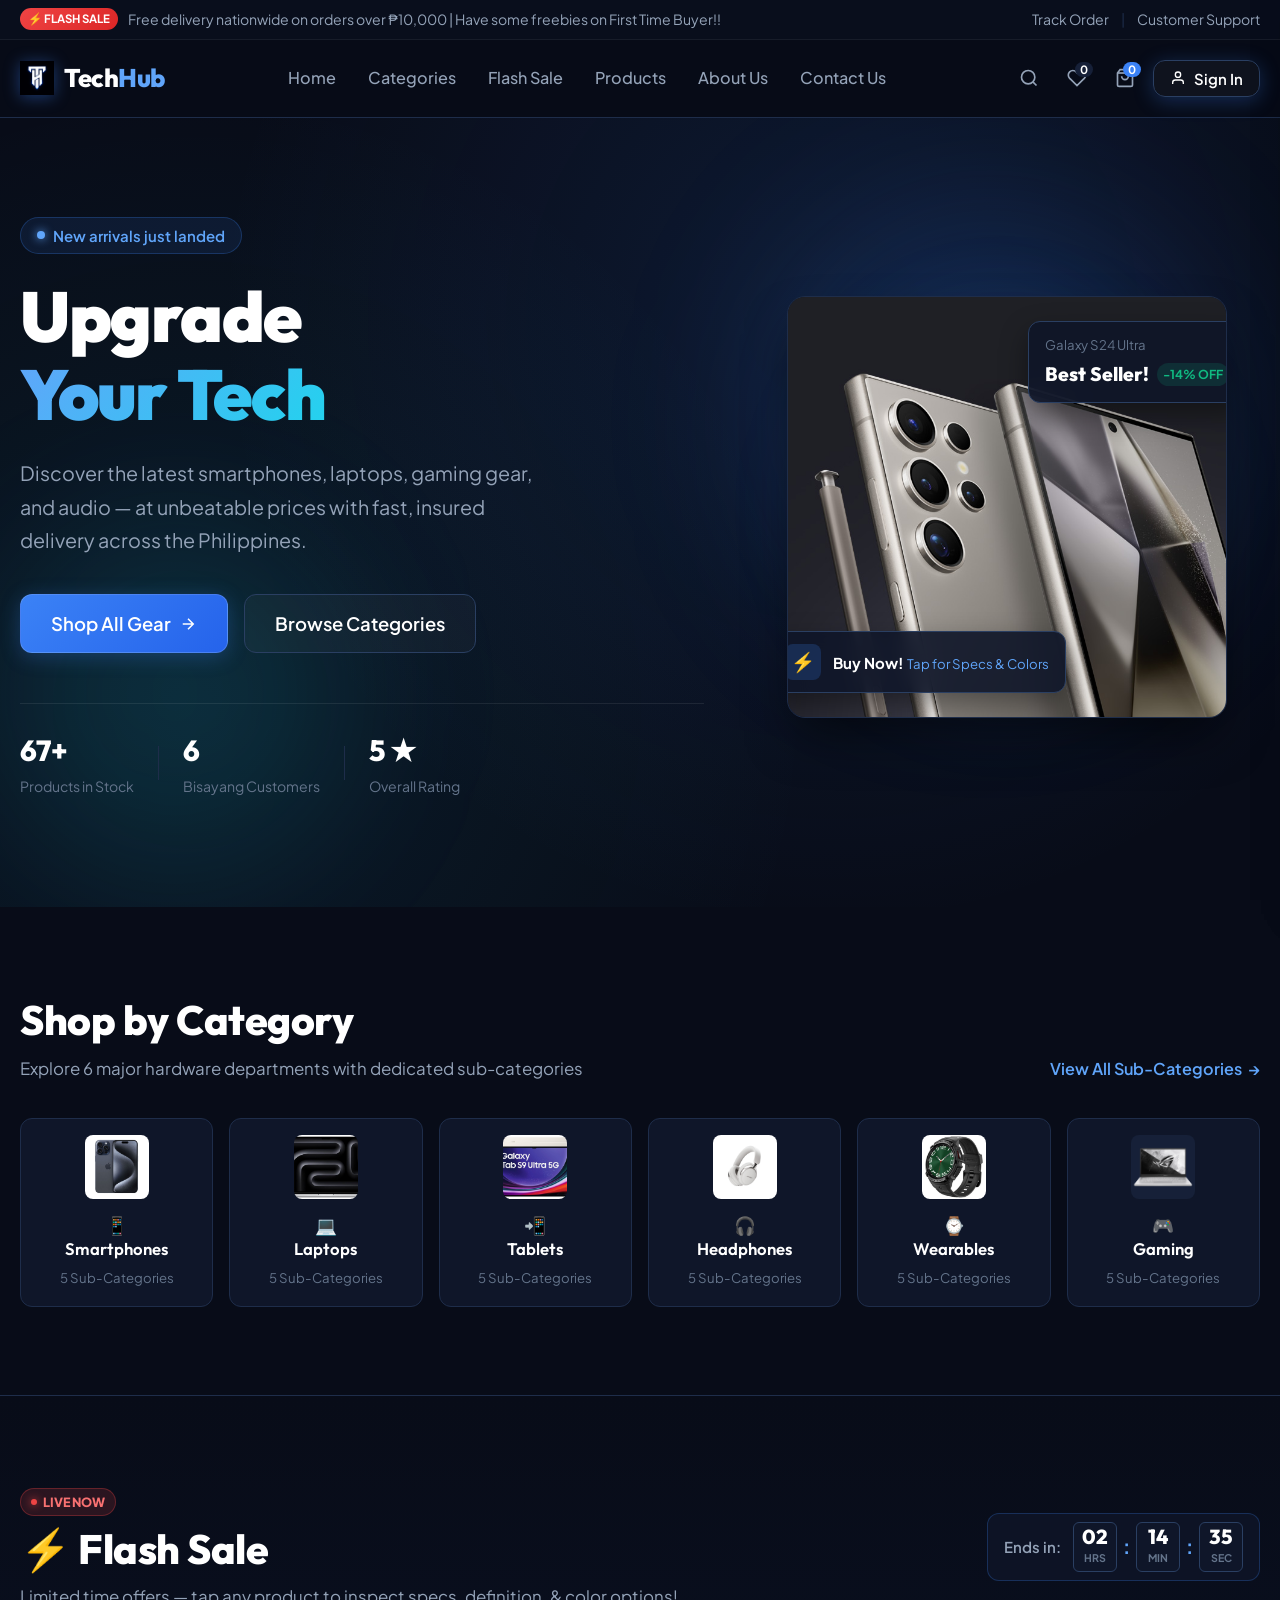
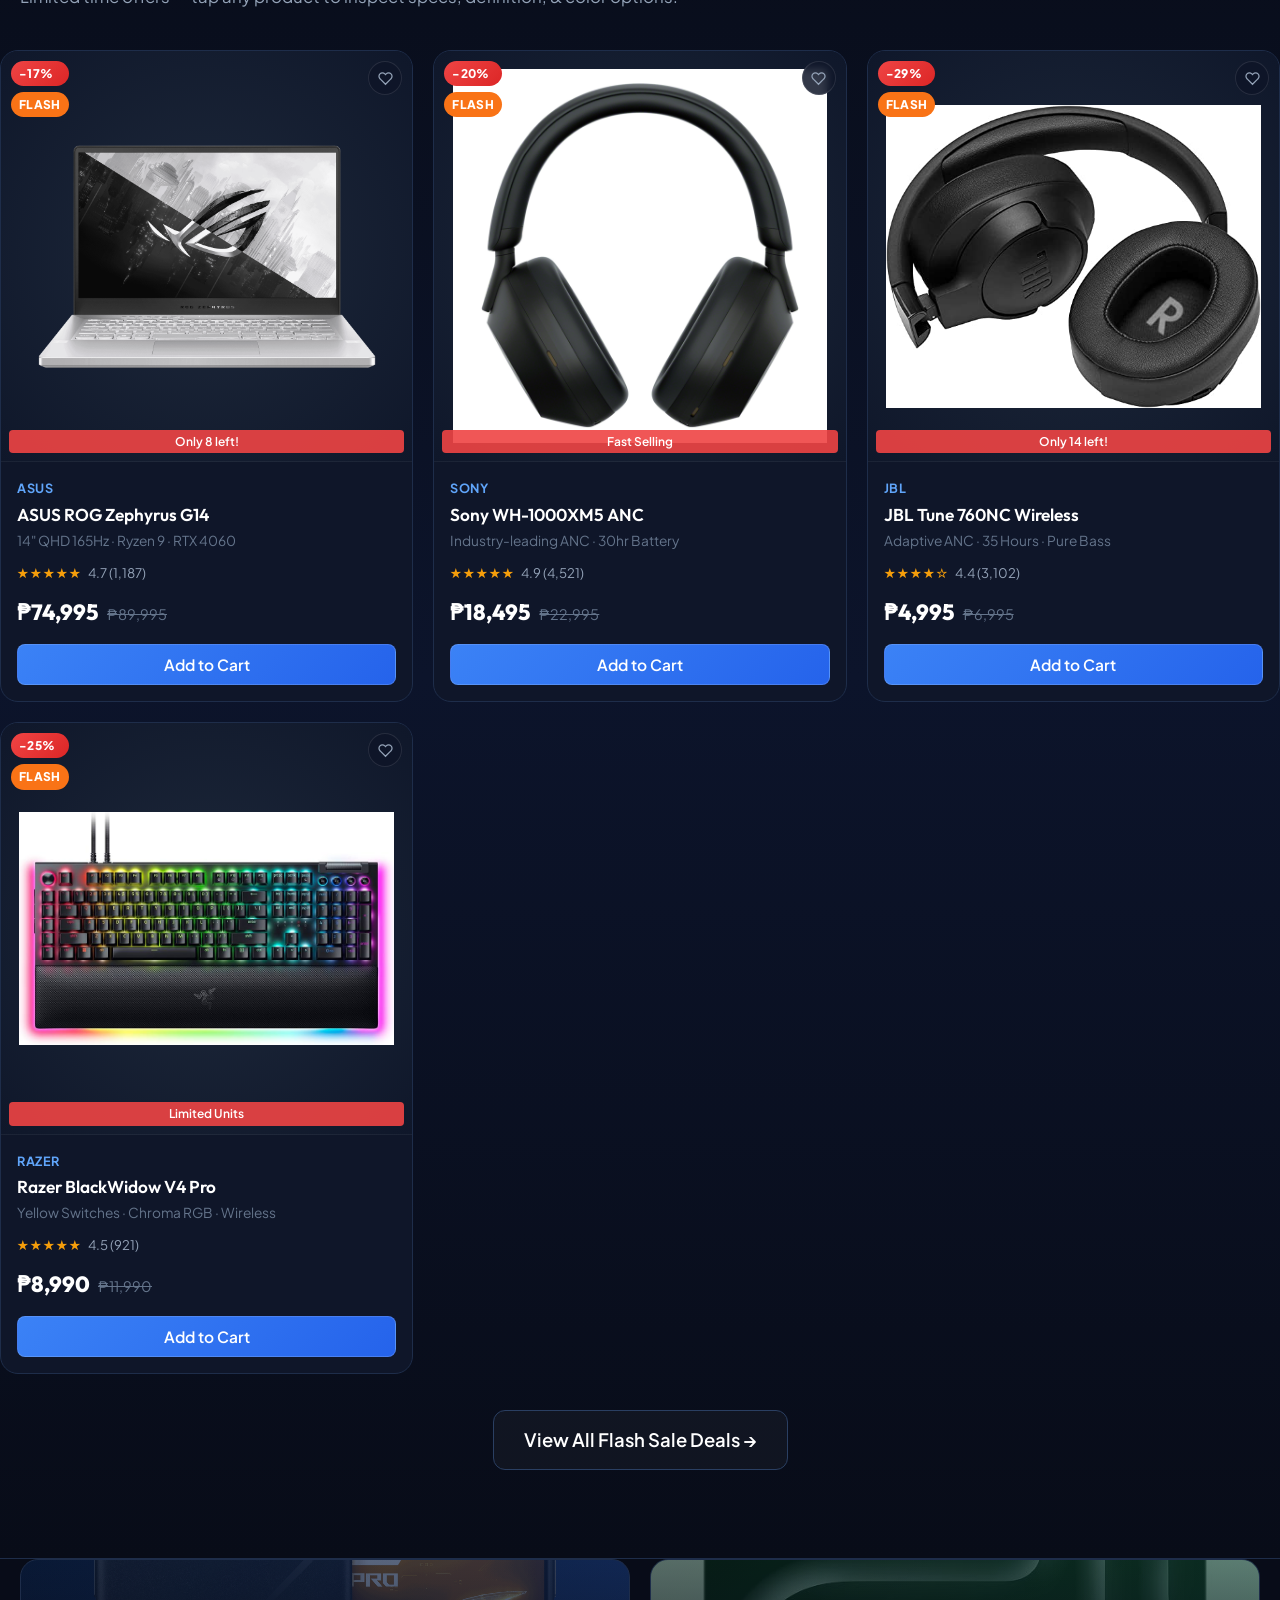
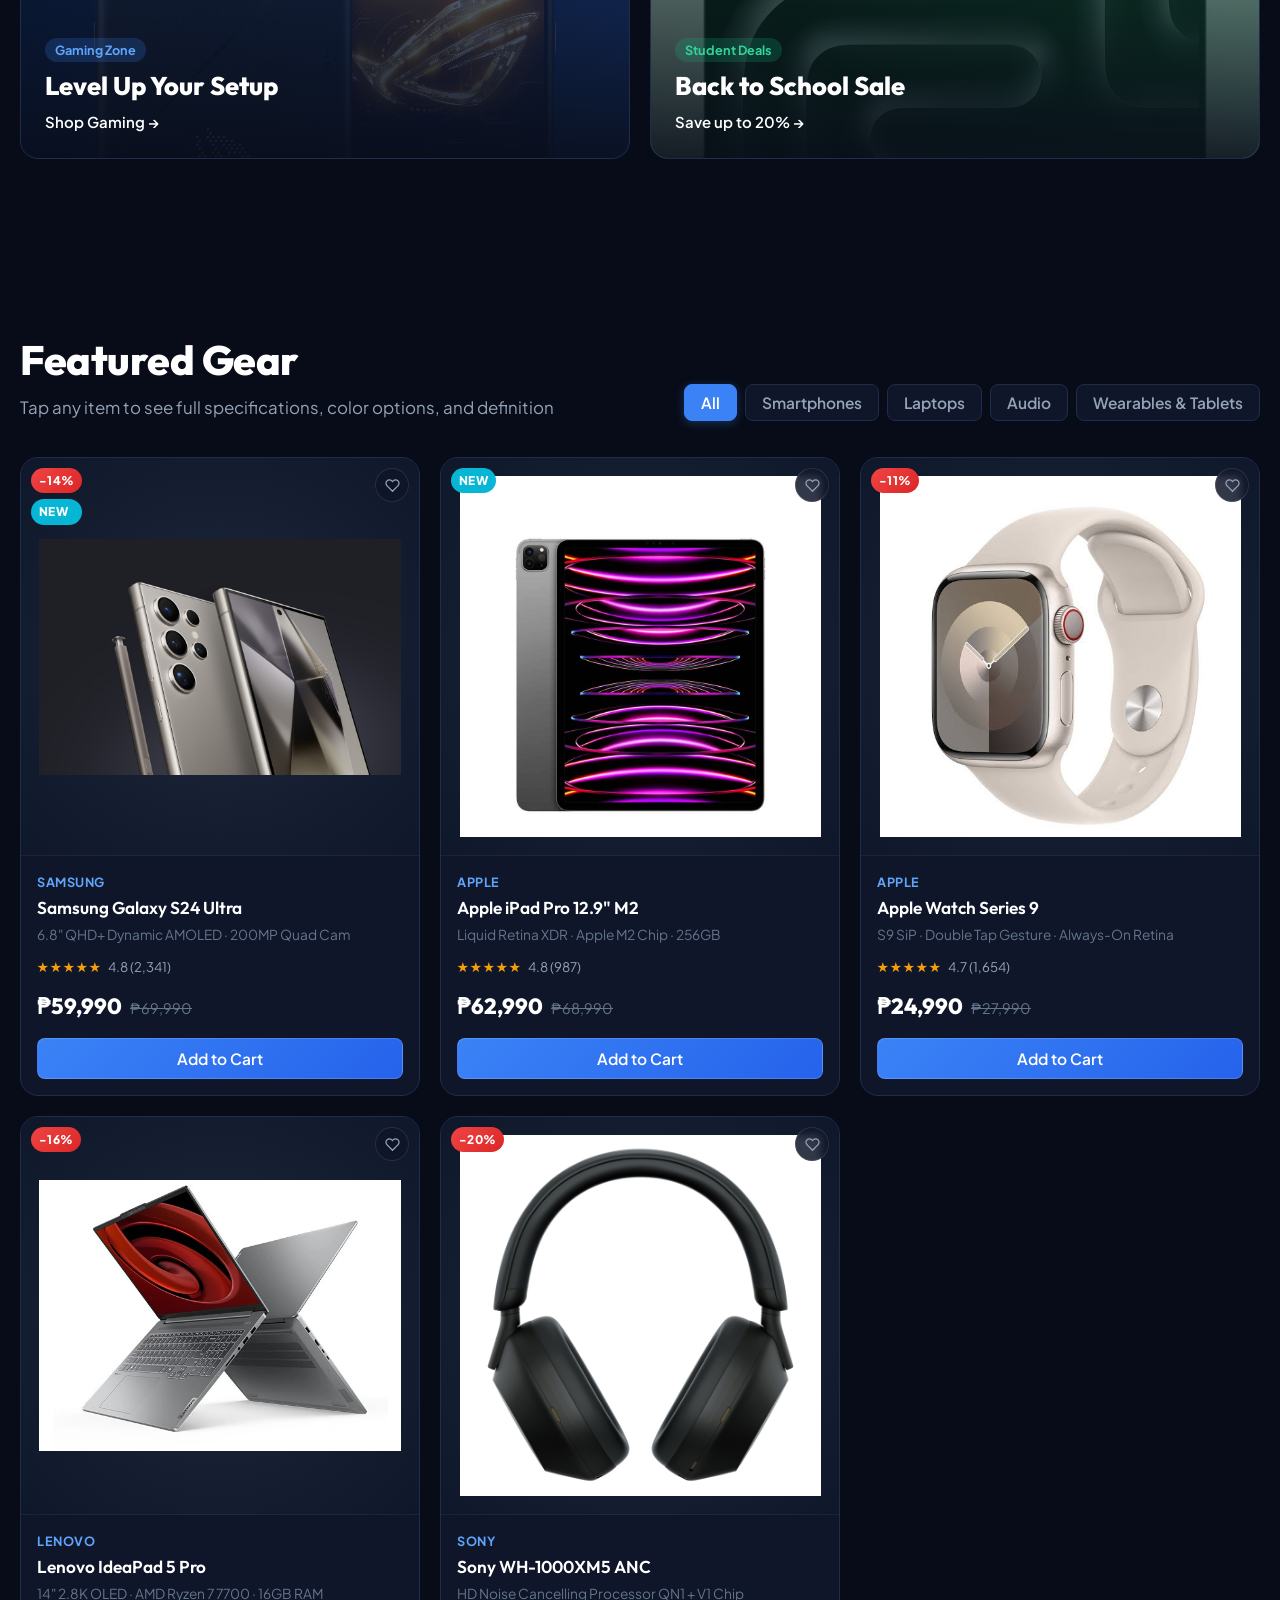
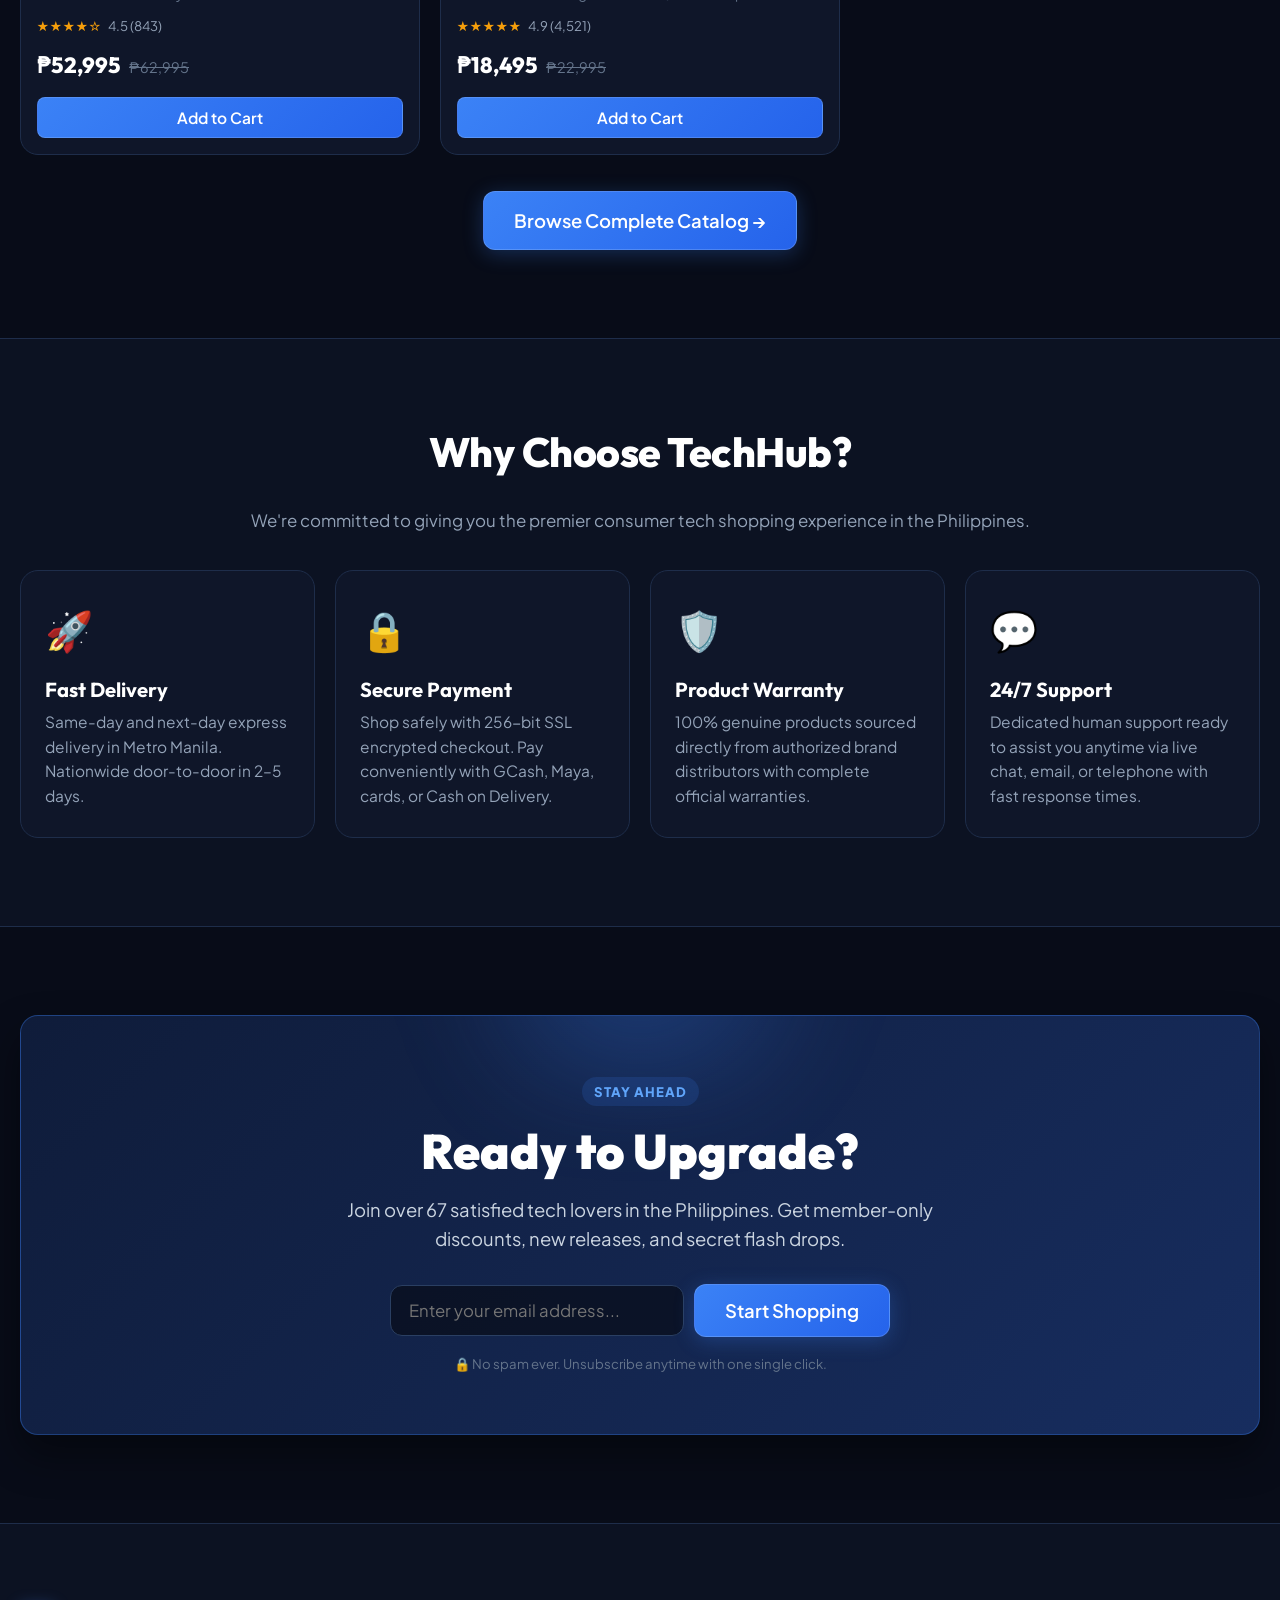
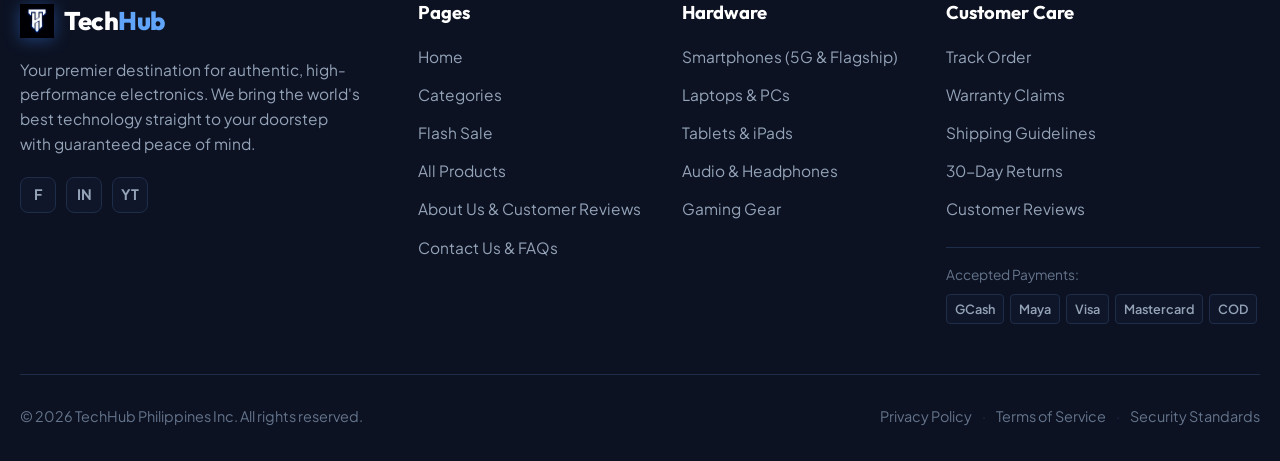
==== commit 94489e48: "index.html" ====
--- a/index.html
+++ b/index.html
@@ -473,7 +473,7 @@
             <button class="tab-btn" data-filter="smartphones">Smartphones</button>
             <button class="tab-btn" data-filter="laptops">Laptops</button>
             <button class="tab-btn" data-filter="audio">Audio</button>
-            <button class="tab-btn" data-filter="wearables">Wearables</button>
+            <button class="tab-btn" data-filter="wearables">Wearables & Tablets</button>
           </div>
         </div>
 
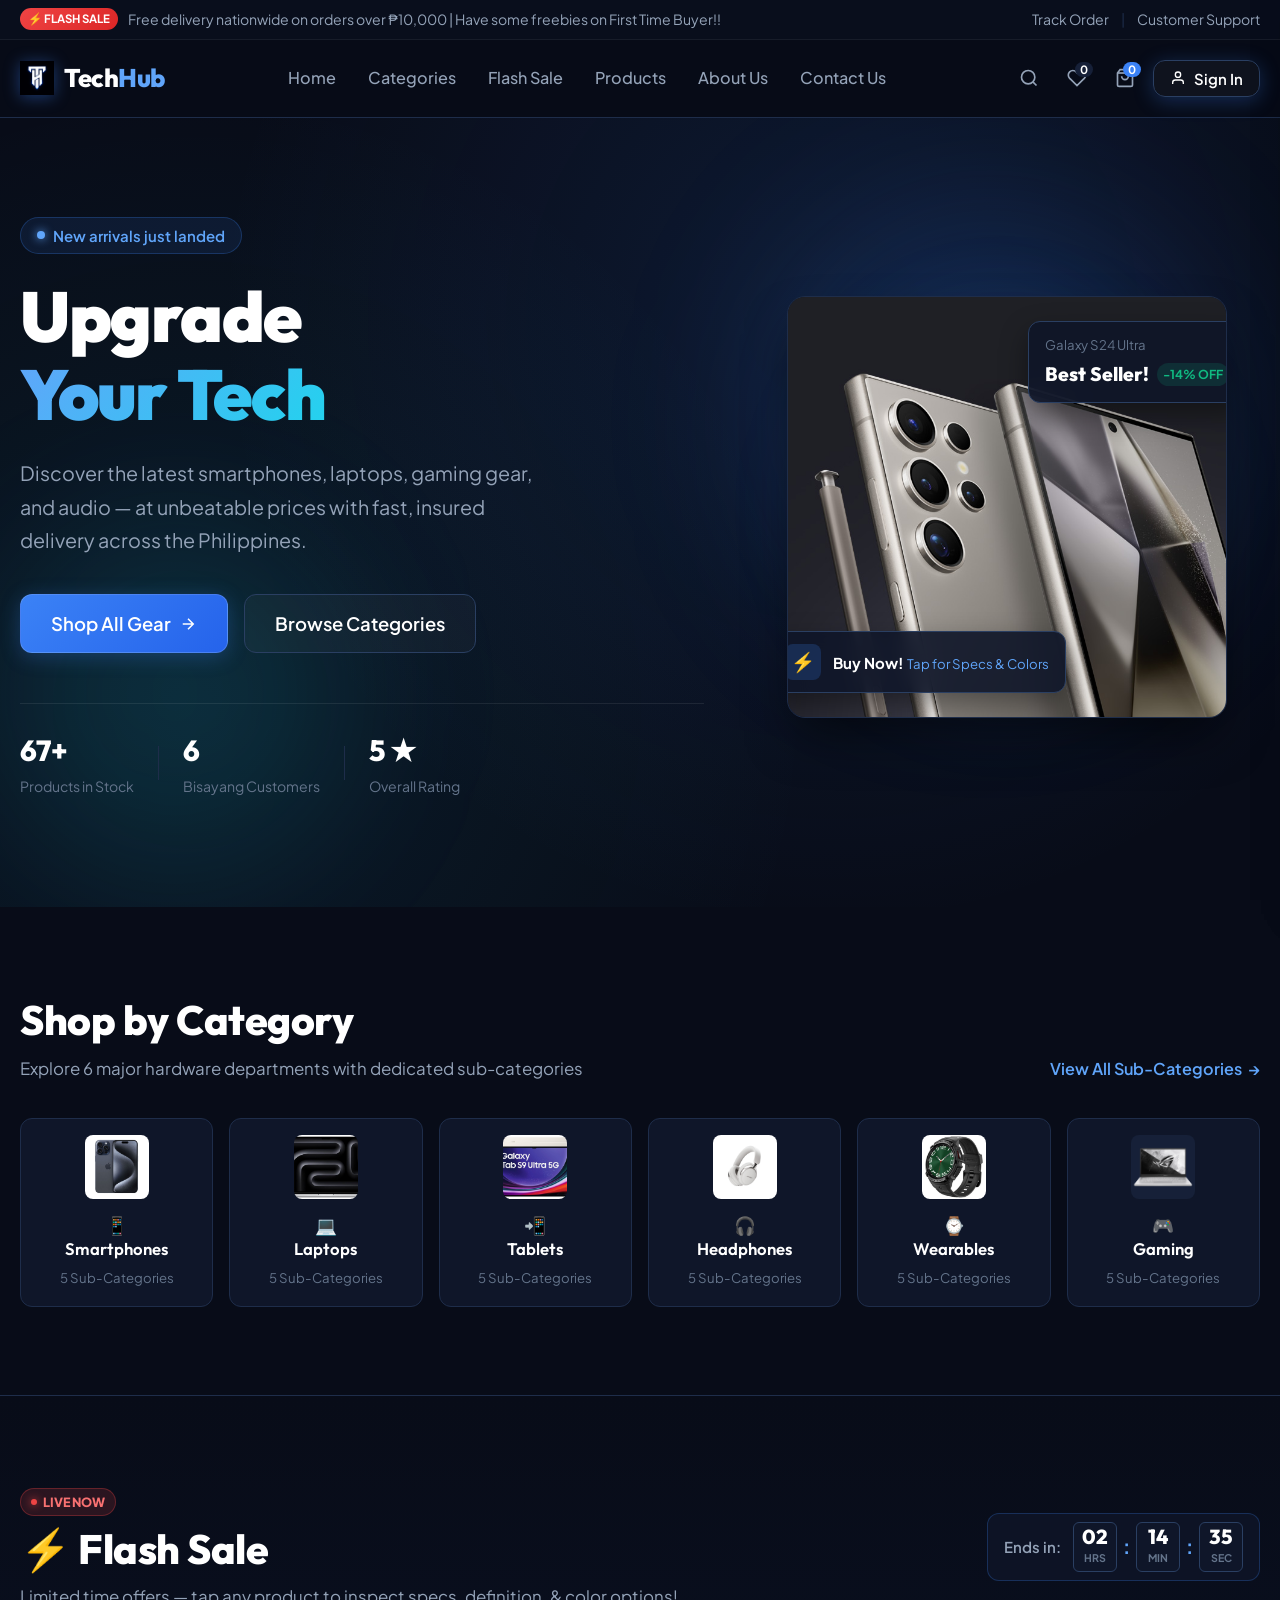
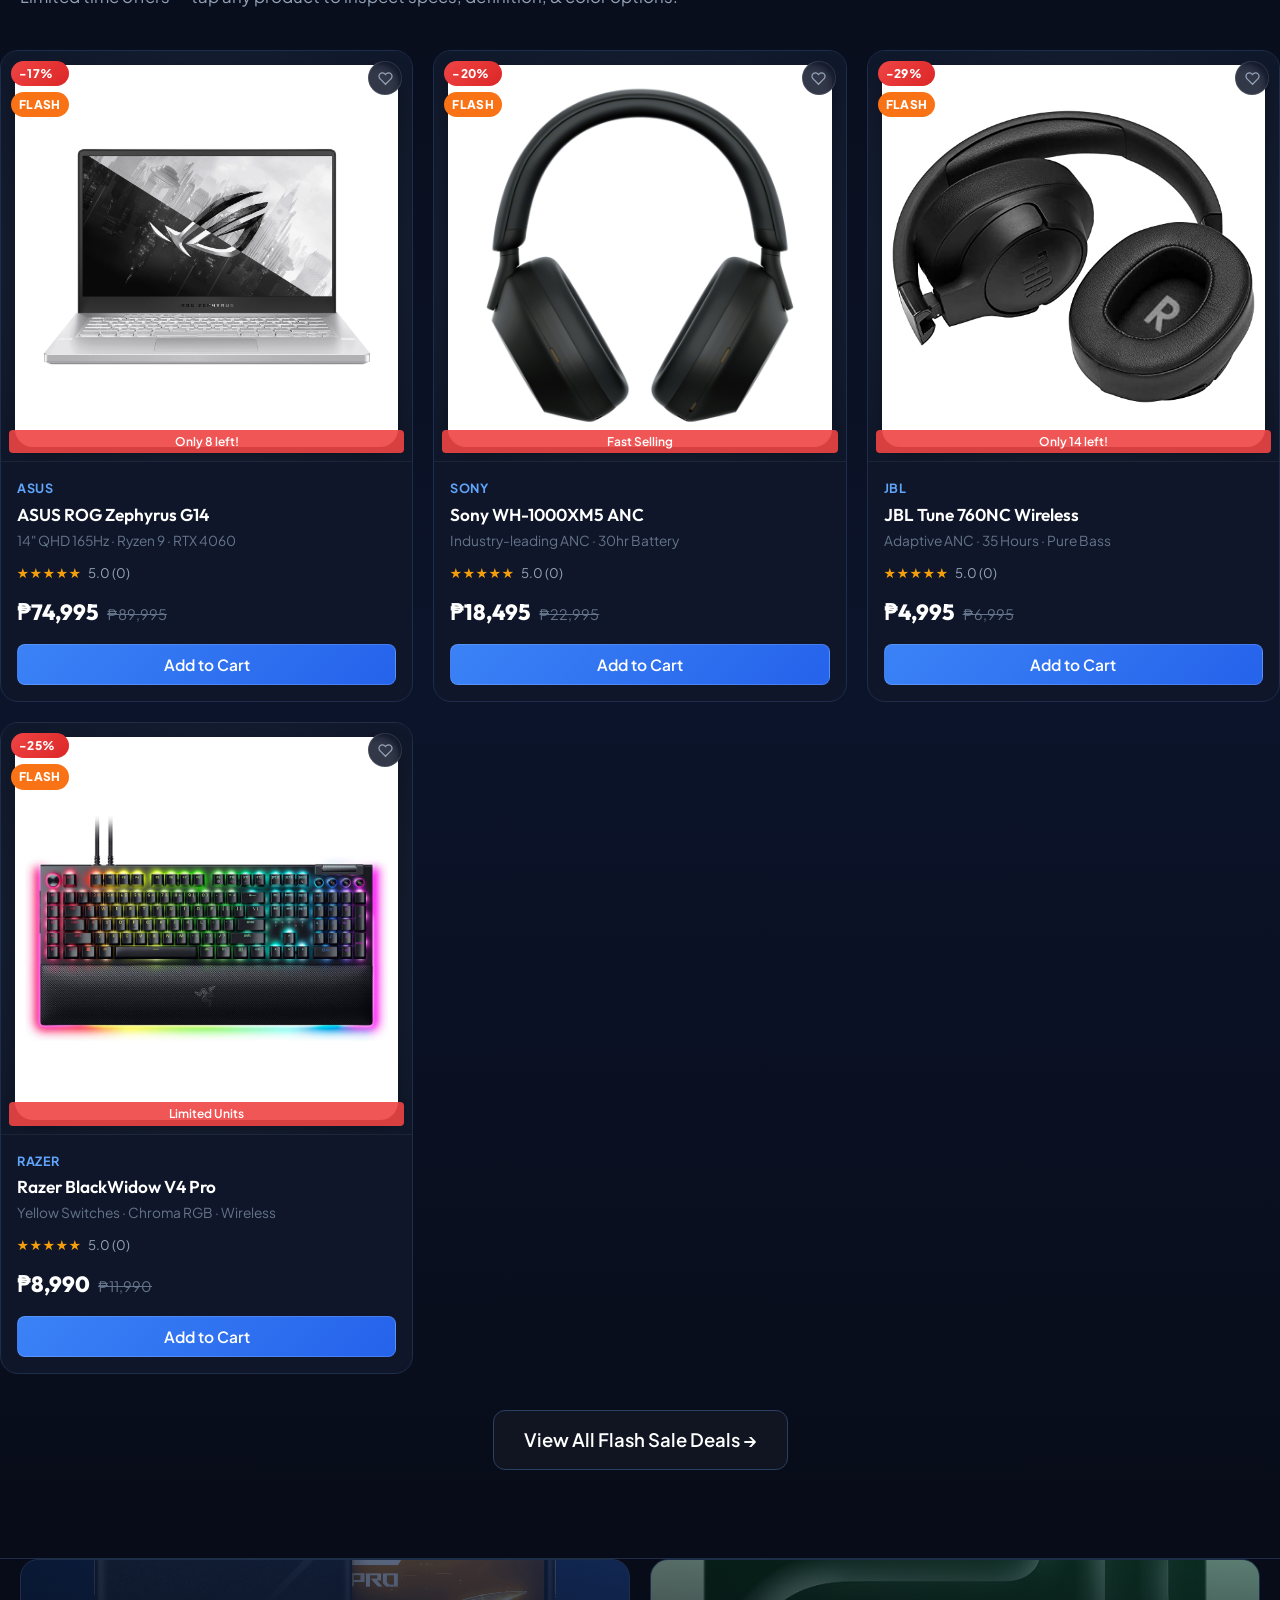
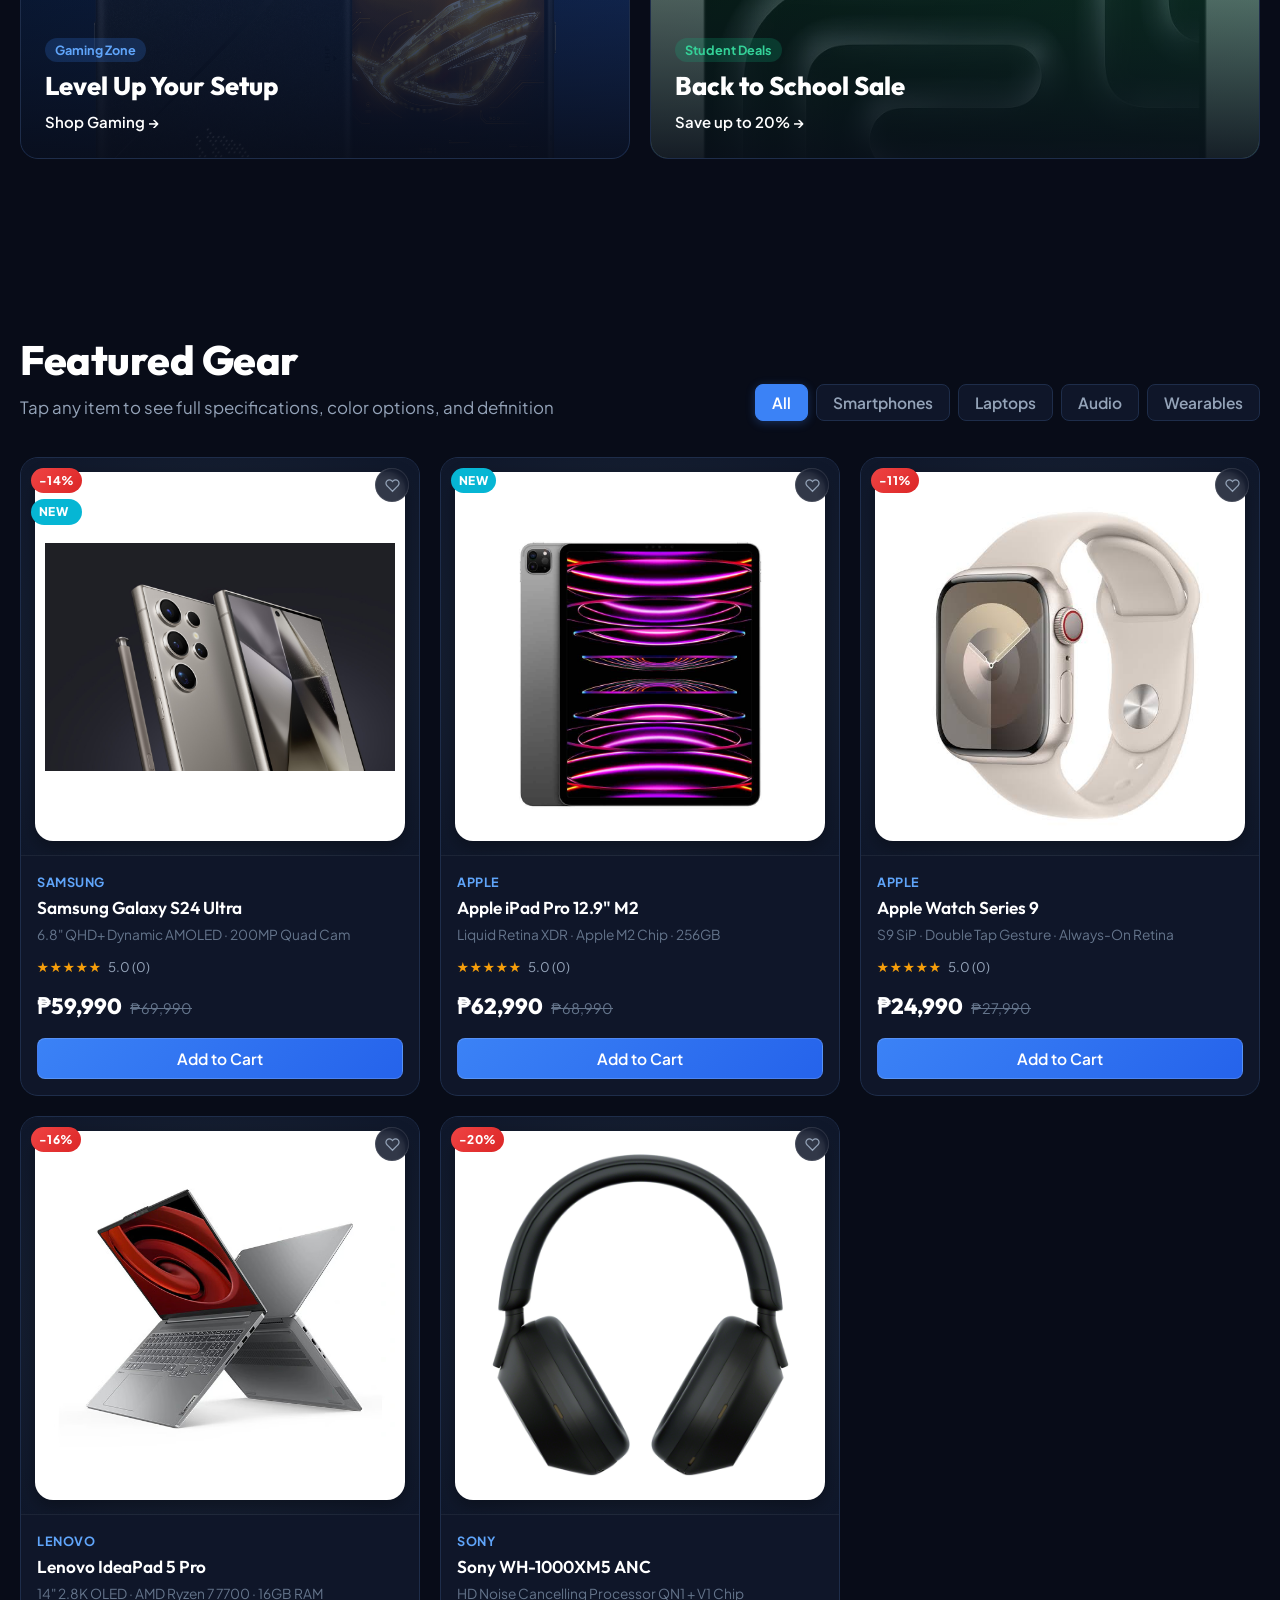
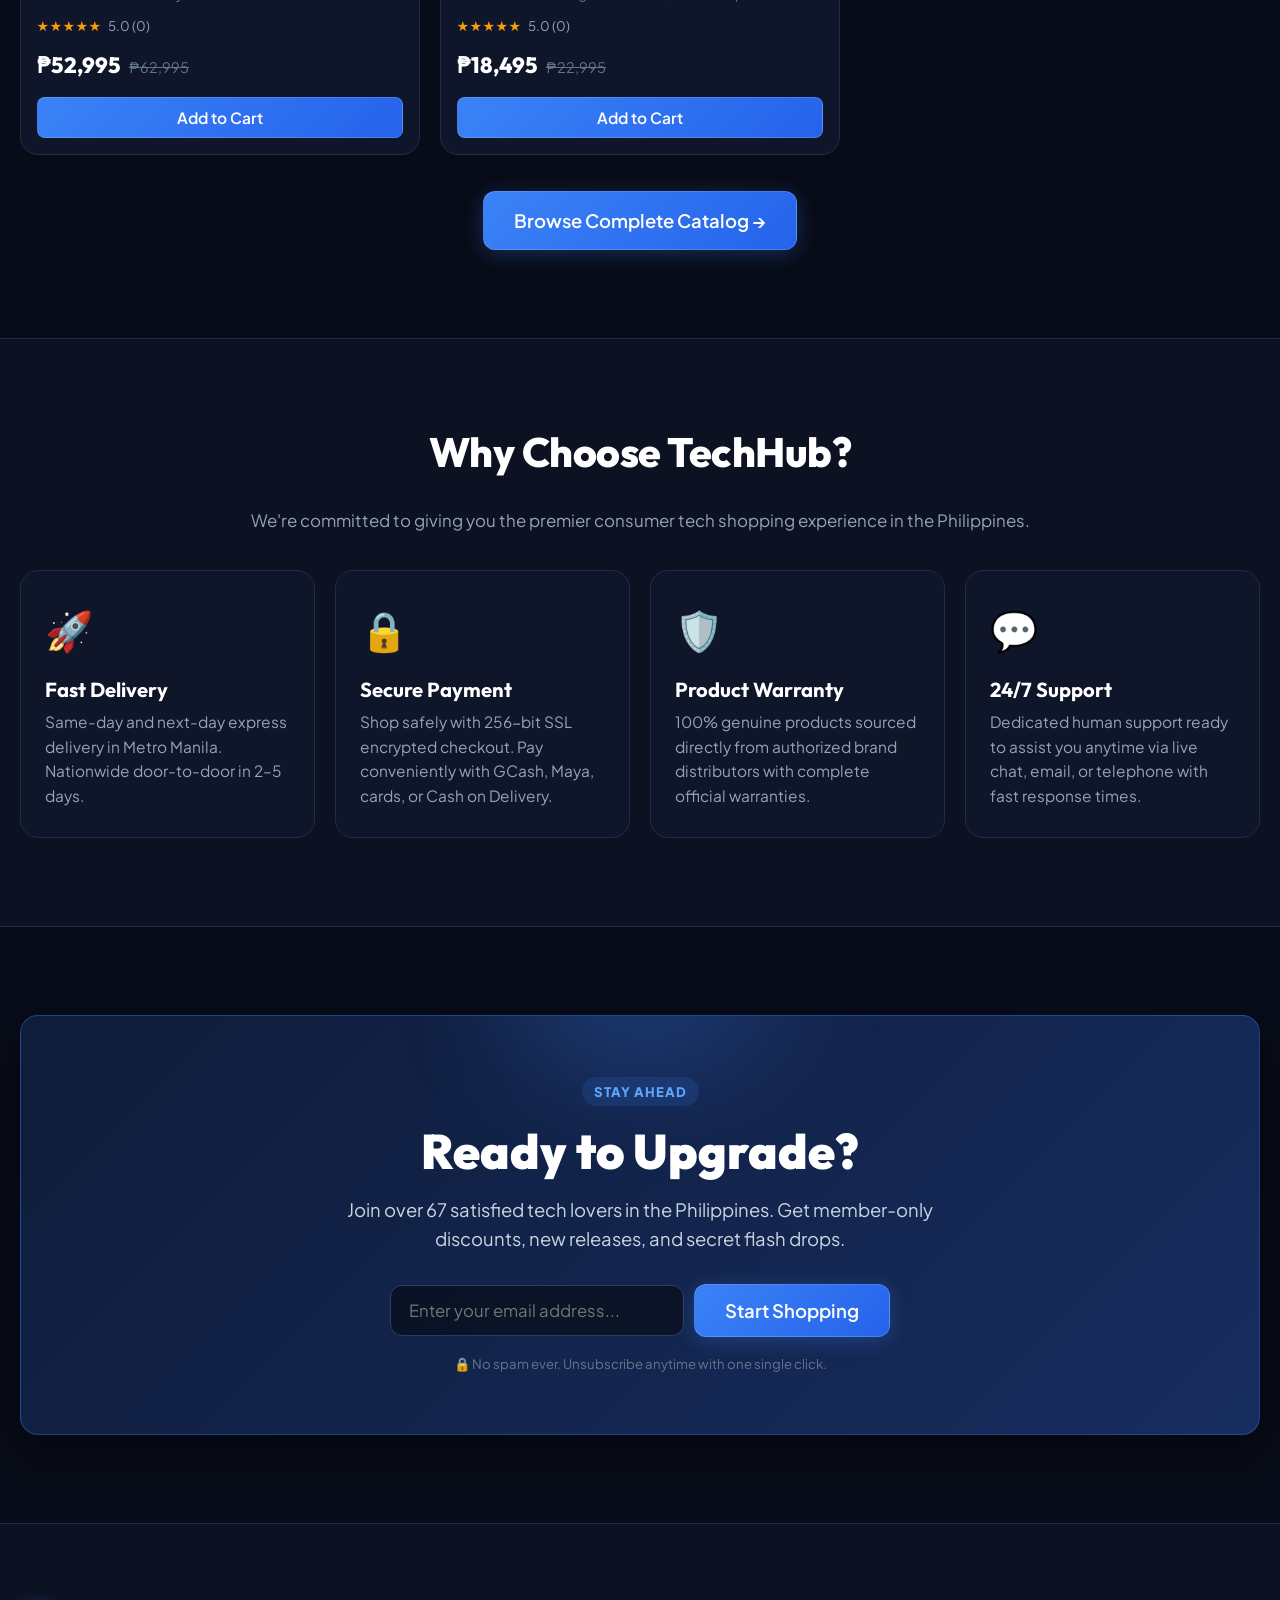
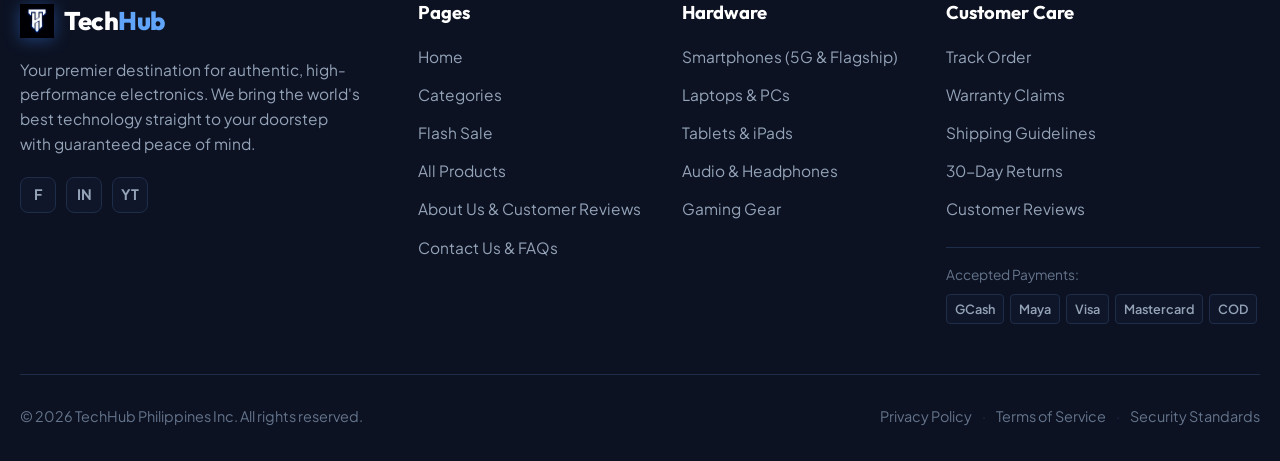
==== commit b15e61f1: "Add files via upload" ====
--- a/index.html
+++ b/index.html
@@ -313,7 +313,7 @@
               <p class="product-spec">14" QHD 165Hz · Ryzen 9 · RTX 4060</p>
               <div class="rating-row">
                 <div class="stars">★★★★★</div>
-                <span class="rating-text">4.7 (1,187)</span>
+                <span class="rating-text">5.0 (0)</span>
               </div>
               <div class="price-row">
                 <span class="current-price">₱74,995</span>
@@ -347,7 +347,7 @@
               <p class="product-spec">Industry-leading ANC · 30hr Battery</p>
               <div class="rating-row">
                 <div class="stars">★★★★★</div>
-                <span class="rating-text">4.9 (4,521)</span>
+                <span class="rating-text">5.0 (0)</span>
               </div>
               <div class="price-row">
                 <span class="current-price">₱18,495</span>
@@ -380,8 +380,8 @@
               <h3 class="product-title">JBL Tune 760NC Wireless</h3>
               <p class="product-spec">Adaptive ANC · 35 Hours · Pure Bass</p>
               <div class="rating-row">
-                <div class="stars">★★★★☆</div>
-                <span class="rating-text">4.4 (3,102)</span>
+                <div class="stars">★★★★★</div>
+                <span class="rating-text">5.0 (0)</span>
               </div>
               <div class="price-row">
                 <span class="current-price">₱4,995</span>
@@ -415,7 +415,7 @@
               <p class="product-spec">Yellow Switches · Chroma RGB · Wireless</p>
               <div class="rating-row">
                 <div class="stars">★★★★★</div>
-                <span class="rating-text">4.5 (921)</span>
+                <span class="rating-text">5.0 (0)</span>
               </div>
               <div class="price-row">
                 <span class="current-price">₱8,990</span>
@@ -473,7 +473,7 @@
             <button class="tab-btn" data-filter="smartphones">Smartphones</button>
             <button class="tab-btn" data-filter="laptops">Laptops</button>
             <button class="tab-btn" data-filter="audio">Audio</button>
-            <button class="tab-btn" data-filter="wearables">Wearables & Tablets</button>
+            <button class="tab-btn" data-filter="wearables">Wearables</button>
           </div>
         </div>
 
@@ -499,7 +499,7 @@
               <p class="product-spec">6.8" QHD+ Dynamic AMOLED · 200MP Quad Cam</p>
               <div class="rating-row">
                 <div class="stars">★★★★★</div>
-                <span class="rating-text">4.8 (2,341)</span>
+                <span class="rating-text">5.0 (0)</span>
               </div>
               <div class="price-row">
                 <span class="current-price">₱59,990</span>
@@ -531,7 +531,7 @@
               <p class="product-spec">Liquid Retina XDR · Apple M2 Chip · 256GB</p>
               <div class="rating-row">
                 <div class="stars">★★★★★</div>
-                <span class="rating-text">4.8 (987)</span>
+                <span class="rating-text">5.0 (0)</span>
               </div>
               <div class="price-row">
                 <span class="current-price">₱62,990</span>
@@ -563,7 +563,7 @@
               <p class="product-spec">S9 SiP · Double Tap Gesture · Always-On Retina</p>
               <div class="rating-row">
                 <div class="stars">★★★★★</div>
-                <span class="rating-text">4.7 (1,654)</span>
+                <span class="rating-text">5.0 (0)</span>
               </div>
               <div class="price-row">
                 <span class="current-price">₱24,990</span>
@@ -594,8 +594,8 @@
               <h3 class="product-title">Lenovo IdeaPad 5 Pro</h3>
               <p class="product-spec">14" 2.8K OLED · AMD Ryzen 7 7700 · 16GB RAM</p>
               <div class="rating-row">
-                <div class="stars">★★★★☆</div>
-                <span class="rating-text">4.5 (843)</span>
+                <div class="stars">★★★★★</div>
+                <span class="rating-text">5.0 (0)</span>
               </div>
               <div class="price-row">
                 <span class="current-price">₱52,995</span>
@@ -627,7 +627,7 @@
               <p class="product-spec">HD Noise Cancelling Processor QN1 + V1 Chip</p>
               <div class="rating-row">
                 <div class="stars">★★★★★</div>
-                <span class="rating-text">4.9 (4,521)</span>
+                <span class="rating-text">5.0 (0)</span>
               </div>
               <div class="price-row">
                 <span class="current-price">₱18,495</span>
--- a/style.css
+++ b/style.css
@@ -994,20 +994,26 @@
   display: flex;
   align-items: center;
   justify-content: center;
-  padding: 18px;
+  padding: 14px;
   overflow: hidden;
   border-bottom: 1px solid rgba(255, 255, 255, 0.05);
 }
 
+/* Every product picture sits in the same square, rounded "tile" */
 .card-thumb img {
   width: 100%;
   height: 100%;
   object-fit: contain;
+  background: #ffffff;
+  border-radius: 18px;
+  padding: 10px;
+  box-sizing: border-box;
+  box-shadow: 0 6px 18px rgba(0, 0, 0, 0.35);
   transition: transform var(--transition-smooth, 0.3s ease);
 }
 
 .product-card:hover .card-thumb img {
-  transform: scale(1.06);
+  transform: scale(1.03);
 }
 
 /* CSS Product Image Placeholder */
@@ -1981,11 +1987,18 @@
   border-right: 1px solid var(--border-color);
 }
 
+/* Quick-view picture: fixed square size, soft rounded edges */
 .modal-main-img {
   width: 100%;
-  max-height: 360px;
+  max-width: 360px;
+  aspect-ratio: 1 / 1;
+  height: auto;
   object-fit: contain;
-  border-radius: var(--radius-md);
+  background: #ffffff;
+  border-radius: 24px;
+  padding: 16px;
+  box-sizing: border-box;
+  box-shadow: 0 12px 32px rgba(0, 0, 0, 0.45);
 }
 
 .modal-info {
@@ -3212,4 +3225,8 @@
     display: none !important;
   }
 }
-
+
+/* ---- Sold-out state (set from the admin panel) ---- */
+.product-card.sold-out .card-thumb img { filter: grayscale(1) brightness(0.55); }
+.soldout-ribbon { position: absolute; top: 50%; left: 50%; transform: translate(-50%, -50%) rotate(-12deg); background: rgba(239, 68, 68, 0.94); color: #fff; font-weight: 800; letter-spacing: 0.14em; padding: 8px 20px; border-radius: 8px; z-index: 3; pointer-events: none; font-size: 0.95rem; }
+.add-cart-btn:disabled, #modal-add-btn:disabled { opacity: 0.5; cursor: not-allowed; filter: grayscale(1); box-shadow: none; }
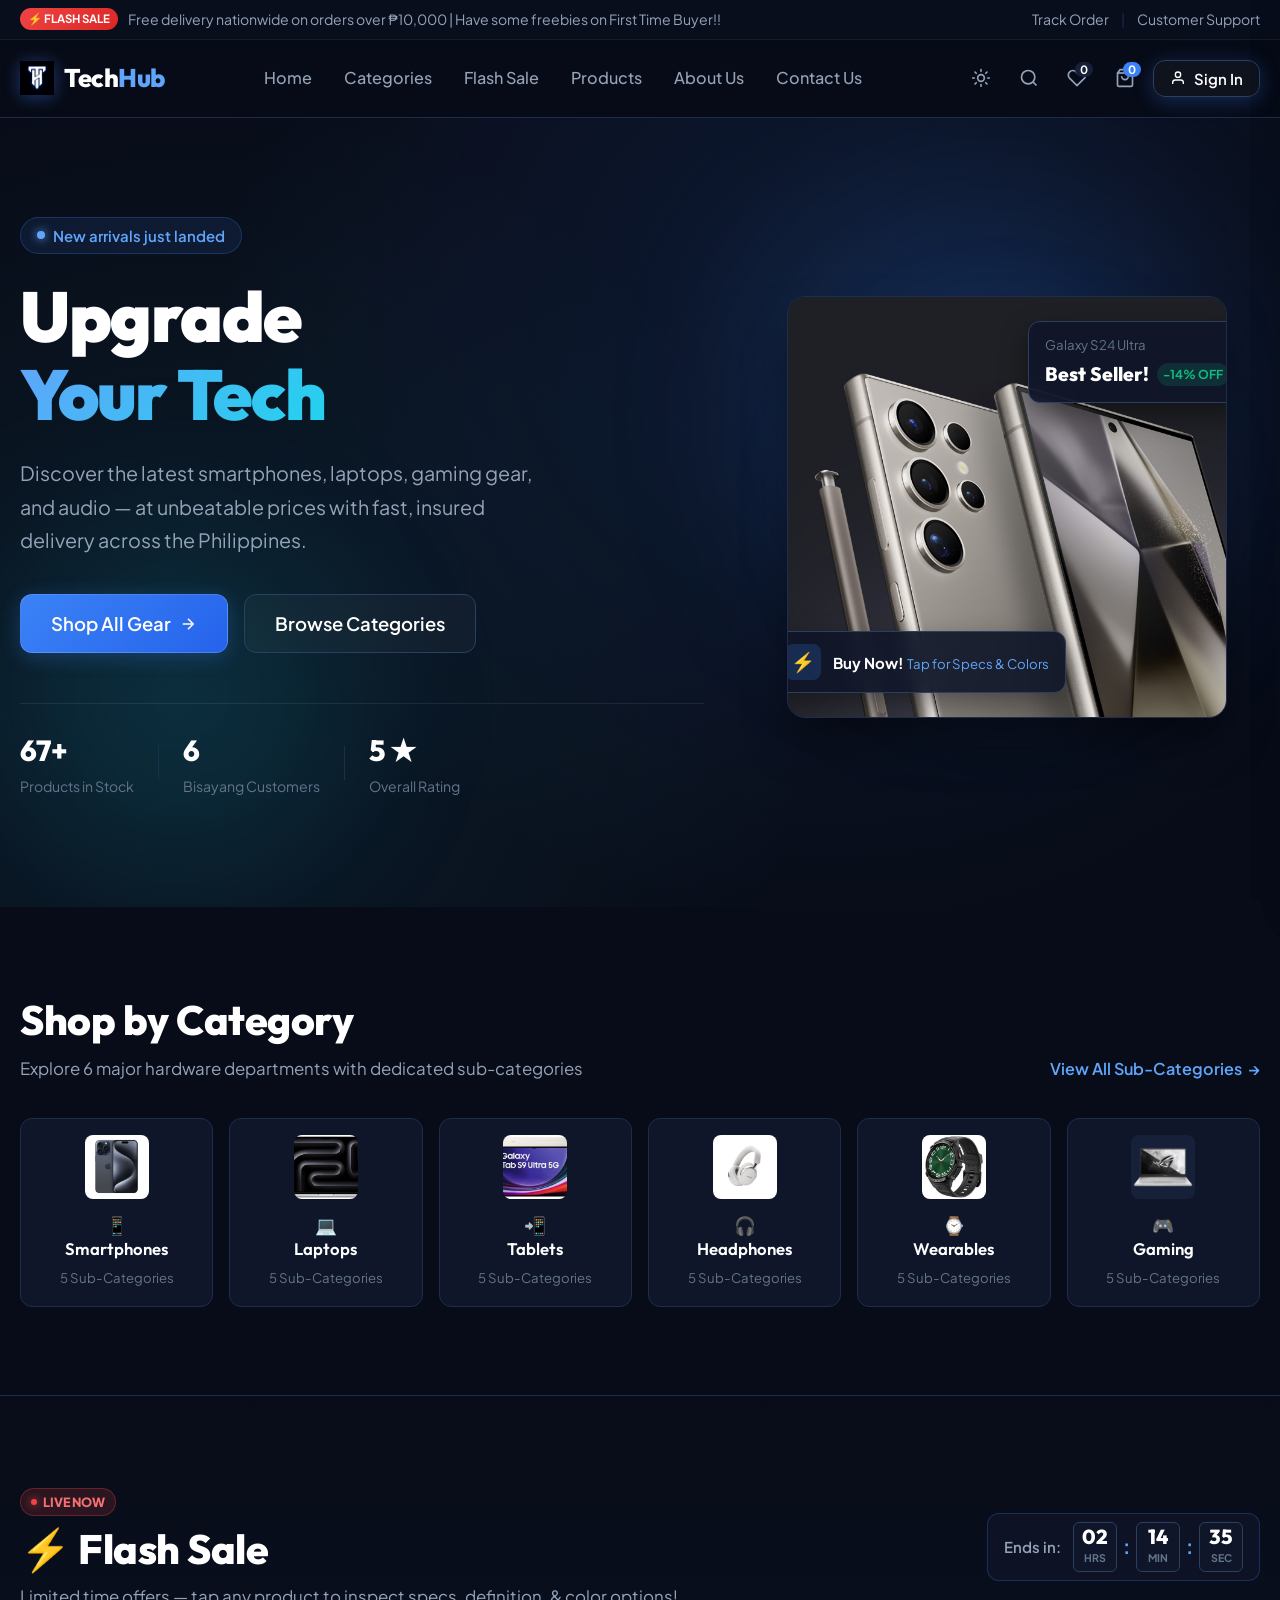
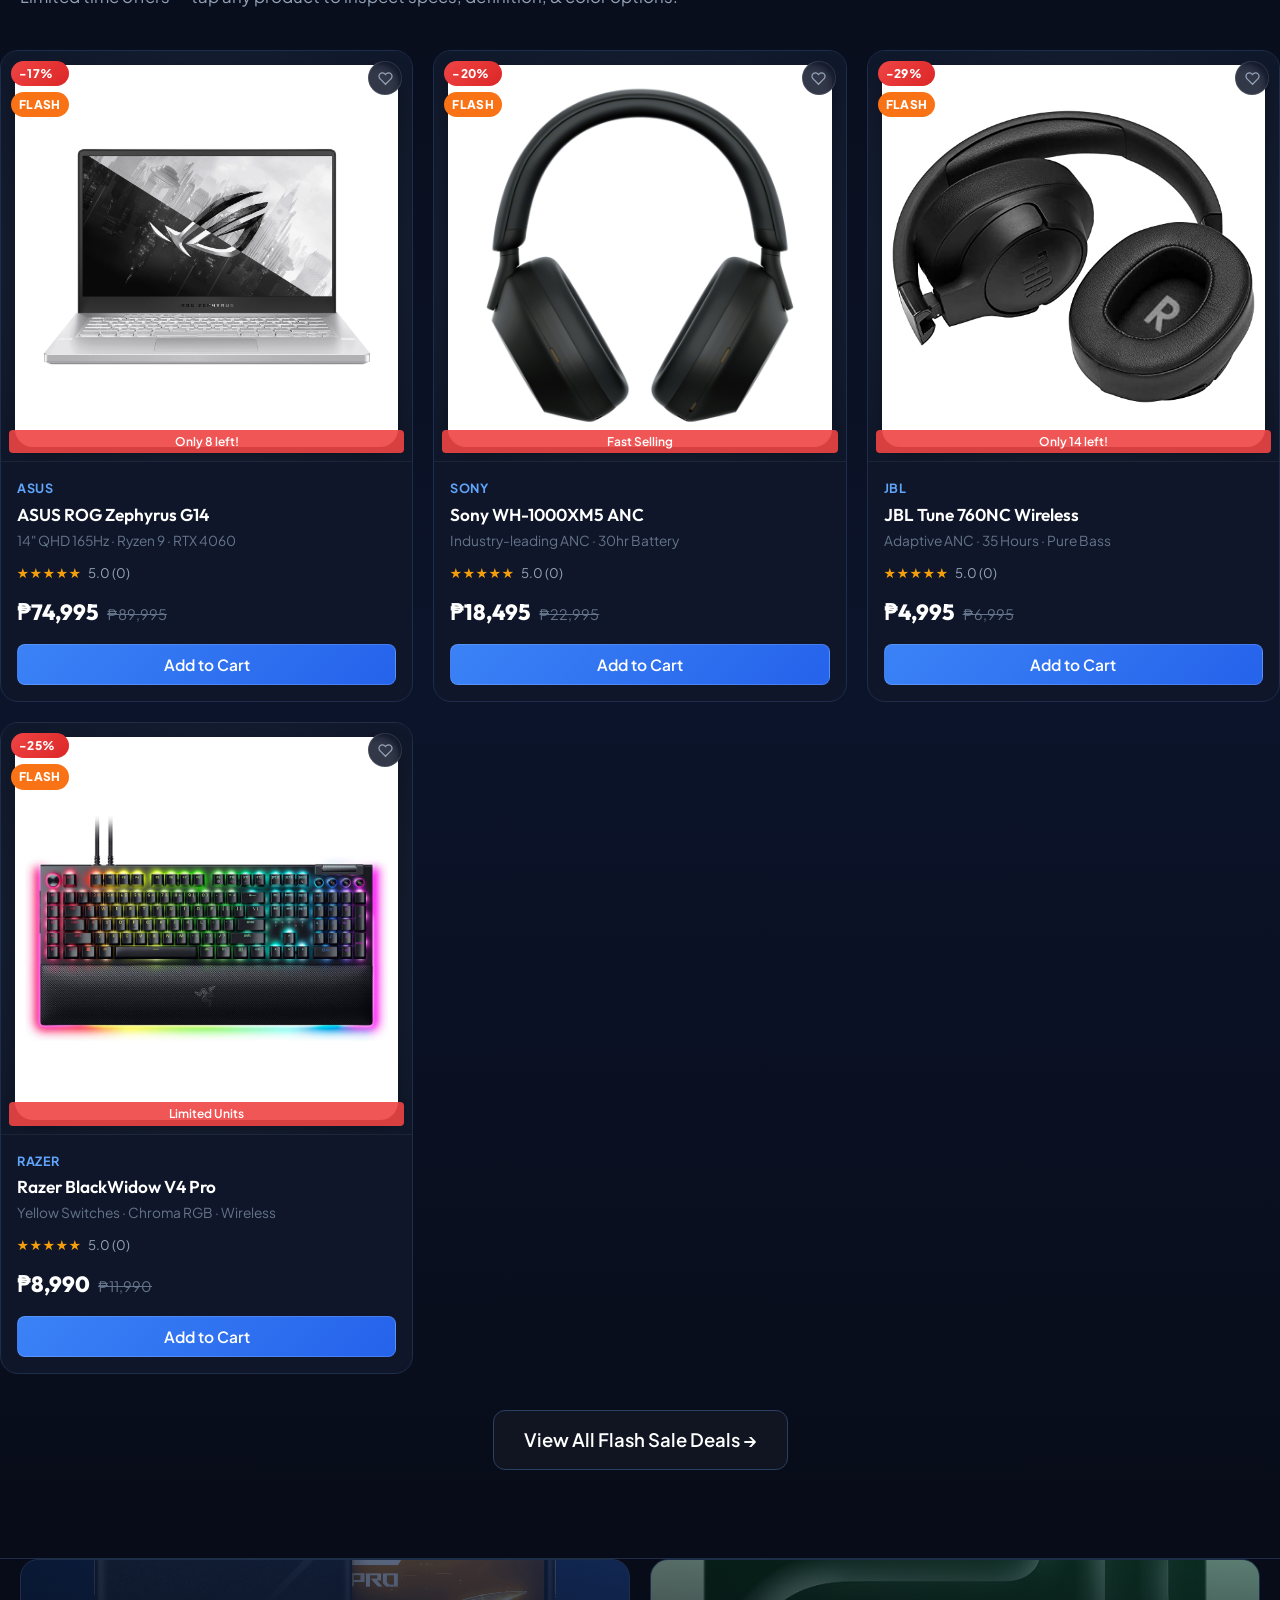
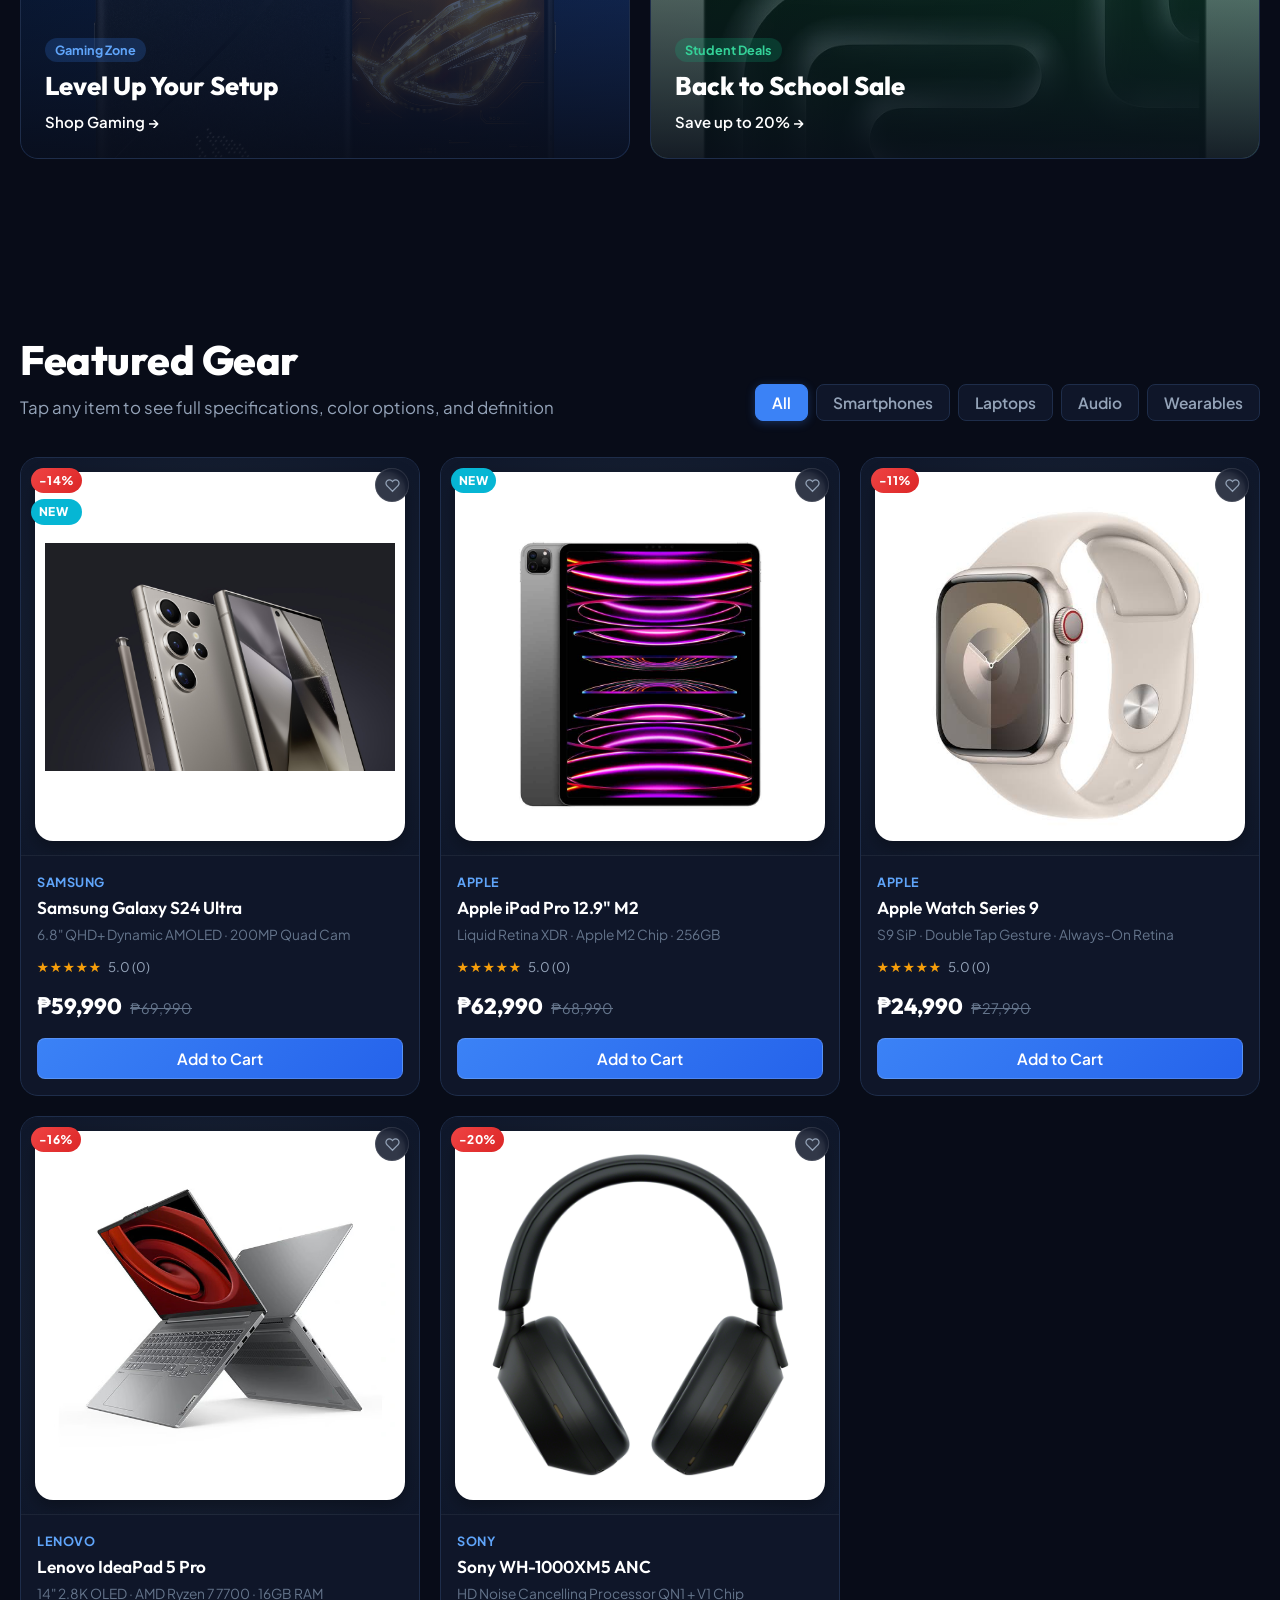
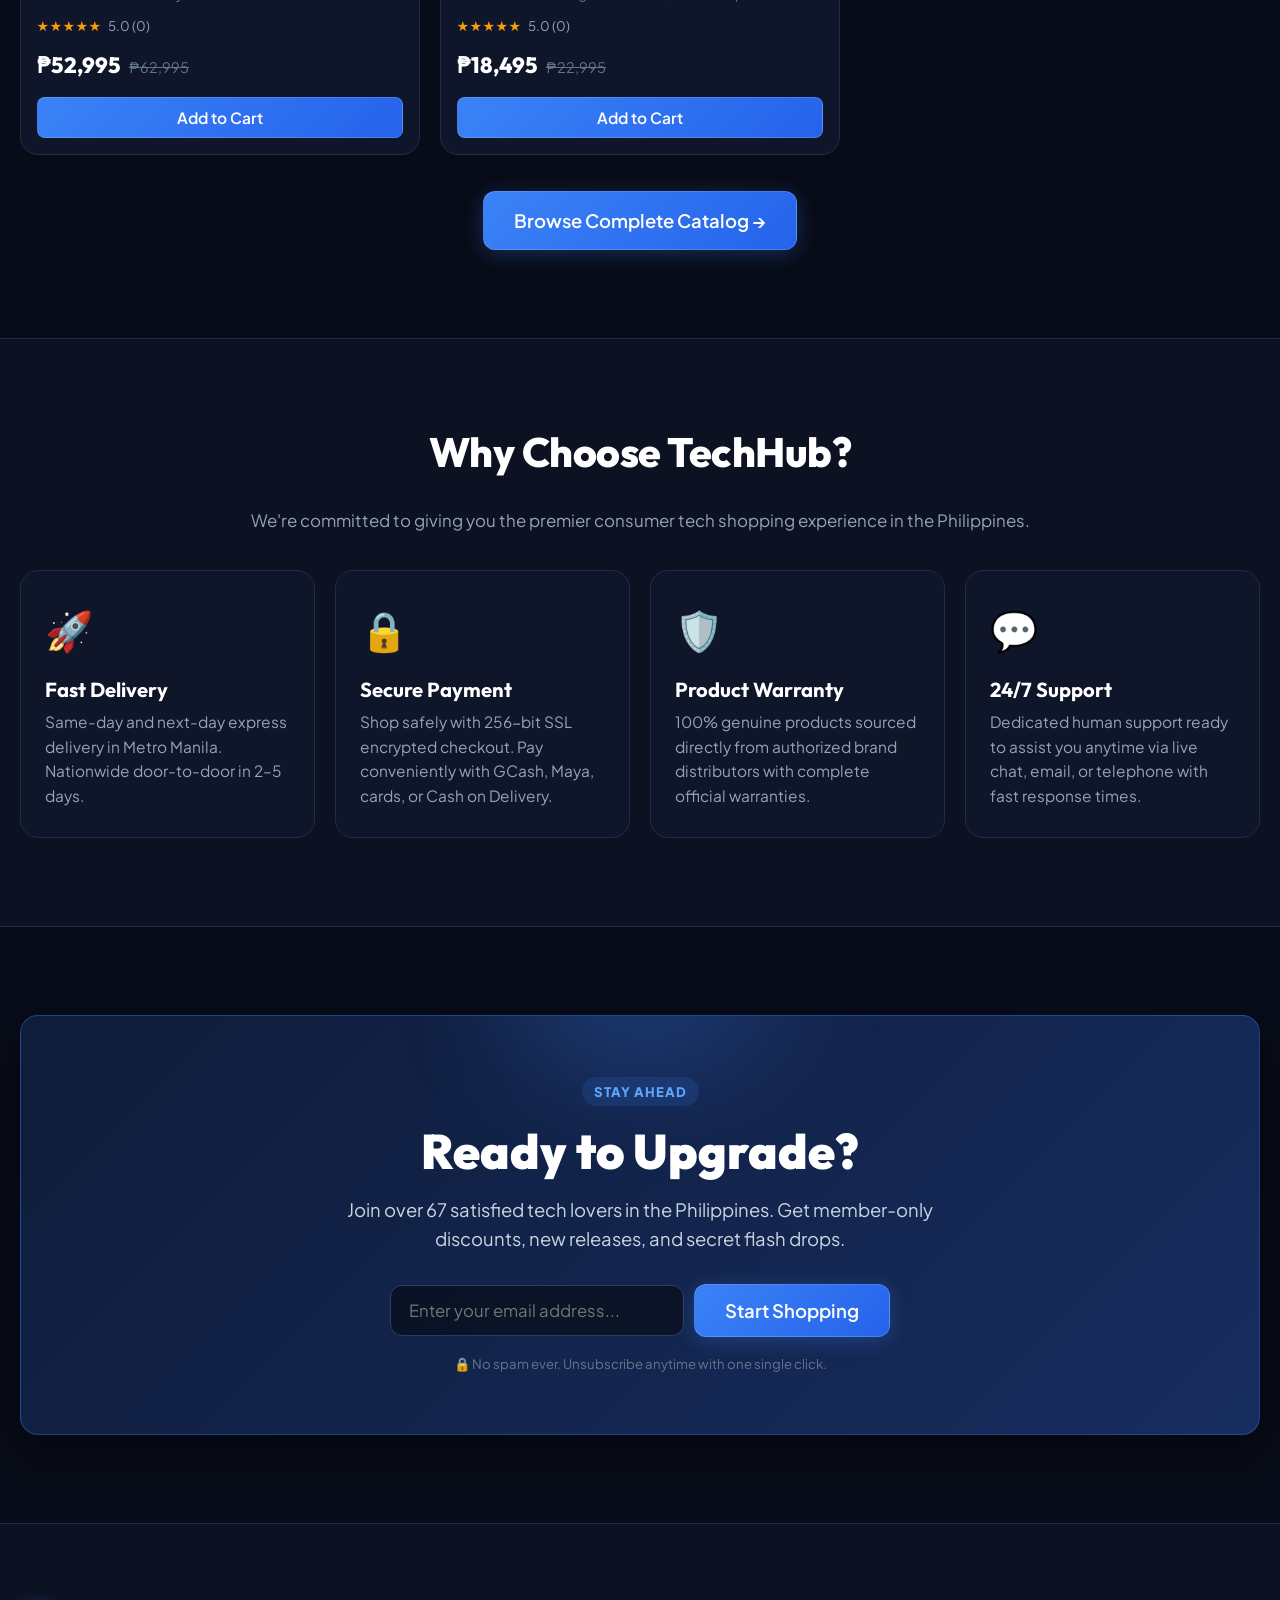
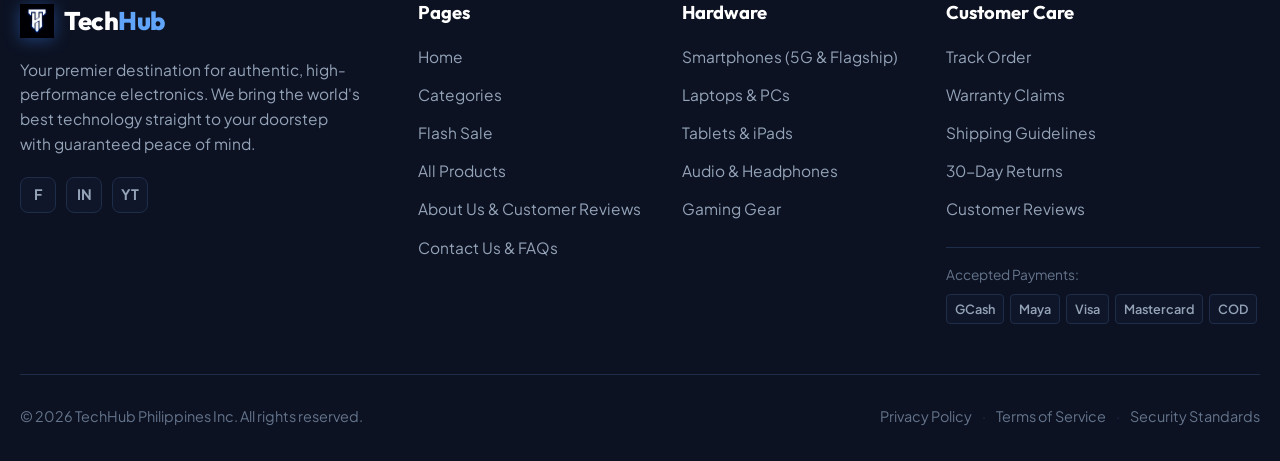
==== commit 8f1718b2: "Add files via upload" ====
--- a/index.html
+++ b/index.html
@@ -15,6 +15,7 @@
   <link rel="icon" type="image/png" href="TechHub_Logo.png" />
   <meta name="theme-color" content="#0f172a" />
 
+  <script>document.documentElement.setAttribute('data-theme', localStorage.getItem('techhub_theme') === 'light' ? 'light' : 'dark');</script>
 </head>
 <body>
 
--- a/style.css
+++ b/style.css
@@ -3230,3 +3230,38 @@
 .product-card.sold-out .card-thumb img { filter: grayscale(1) brightness(0.55); }
 .soldout-ribbon { position: absolute; top: 50%; left: 50%; transform: translate(-50%, -50%) rotate(-12deg); background: rgba(239, 68, 68, 0.94); color: #fff; font-weight: 800; letter-spacing: 0.14em; padding: 8px 20px; border-radius: 8px; z-index: 3; pointer-events: none; font-size: 0.95rem; }
 .add-cart-btn:disabled, #modal-add-btn:disabled { opacity: 0.5; cursor: not-allowed; filter: grayscale(1); box-shadow: none; }
+
+/* ---- Light mode ---- */
+html[data-theme="light"] {
+  color-scheme: light;
+  --bg-darker: #f1f5f9; --bg-dark: #e9eff6; --bg-card: #ffffff; --bg-card-hover: #f1f5f9; --bg-input: #f8fafc;
+  --border-color: #d6e0ed; --border-light: #c3d1e3;
+  --accent-blue-light: #2563eb; --accent-cyan: #0891b2;
+  --accent-glow: rgba(59, 130, 246, 0.16); --accent-glow-strong: rgba(59, 130, 246, 0.32);
+  --text-primary: #0f172a; --text-secondary: #475569; --text-muted: #64748b;
+}
+html[data-theme="light"] .site-header { background: rgba(255, 255, 255, 0.92); }
+html[data-theme="light"] .card-thumb { background: radial-gradient(circle at center, #ffffff 0%, #e2e8f0 100%); }
+html[data-theme="light"] .product-placeholder-box { background: radial-gradient(circle at center, #ffffff 0%, #e2e8f0 100%); }
+html[data-theme="light"] .cta-input { background: #ffffff; color: #0f172a; }
+html[data-theme="light"] .orders-drawer-panel, html[data-theme="light"] .orders-drawer-header, html[data-theme="light"] .orders-tabs-bar, html[data-theme="light"] .orders-search-bar { background: #f1f5f9; border-color: var(--border-color); }
+html[data-theme="light"] .orders-search-input { background: #ffffff; border-color: var(--border-color); color: #0f172a; }
+html[data-theme="light"] .order-card-box, html[data-theme="light"] .confirm-modal-card { background: #ffffff; border-color: var(--border-color); }
+html[data-theme="light"] .order-timeline-track { background: #cbd5e1; }
+html[data-theme="light"] .timeline-dot { background: #f1f5f9; border-color: #94a3b8; }
+html[data-theme="light"] .qr-sim-box { background: #f1f5f9; }
+
+/* light mode: headings and text that were hard-coded white */
+html[data-theme="light"] .product-title, html[data-theme="light"] .current-price, html[data-theme="light"] .category-name, html[data-theme="light"] .feature-title,
+html[data-theme="light"] .time-val, html[data-theme="light"] .footer-heading, html[data-theme="light"] .section-title, html[data-theme="light"] .brand-white,
+html[data-theme="light"] .drawer-subtotal-val, html[data-theme="light"] .modal-price, html[data-theme="light"] .reviewer-name, html[data-theme="light"] .pay-card-title,
+html[data-theme="light"] .checkout-section-title, html[data-theme="light"] .cart-summary-title, html[data-theme="light"] .page-hero h1,
+html[data-theme="light"] .site-footer h4, html[data-theme="light"] .stat-value { color: var(--text-primary); }
+html[data-theme="light"] .review-comment { color: var(--text-secondary); }
+html[data-theme="light"] .announcement-bar, html[data-theme="light"] .announcement-bar a, html[data-theme="light"] .announcement-bar span:not(.announcement-pill) { color: #cbd5e1; }
+html[data-theme="light"] .countdown-label, html[data-theme="light"] .badge-desc { color: #94a3b8; }
+html[data-theme="light"] .drawer-title, html[data-theme="light"] .empty-state h3, html[data-theme="light"] .cart-summary-total-row span, html[data-theme="light"] .faq-question, html[data-theme="light"] .faq-question span { color: var(--text-primary); }
+html[data-theme="light"] .pay-mini-badge:not(.gcash):not(.maya) { color: #334155; background: #e2e8f0; }
+html[data-theme="light"] .demo-banner { color: #92400e; }
+html[data-theme="light"] .cart-drawer, html[data-theme="light"] .wishlist-drawer { box-shadow: none; }
+html[data-theme="light"] .modal-definition { color: var(--text-secondary); }
